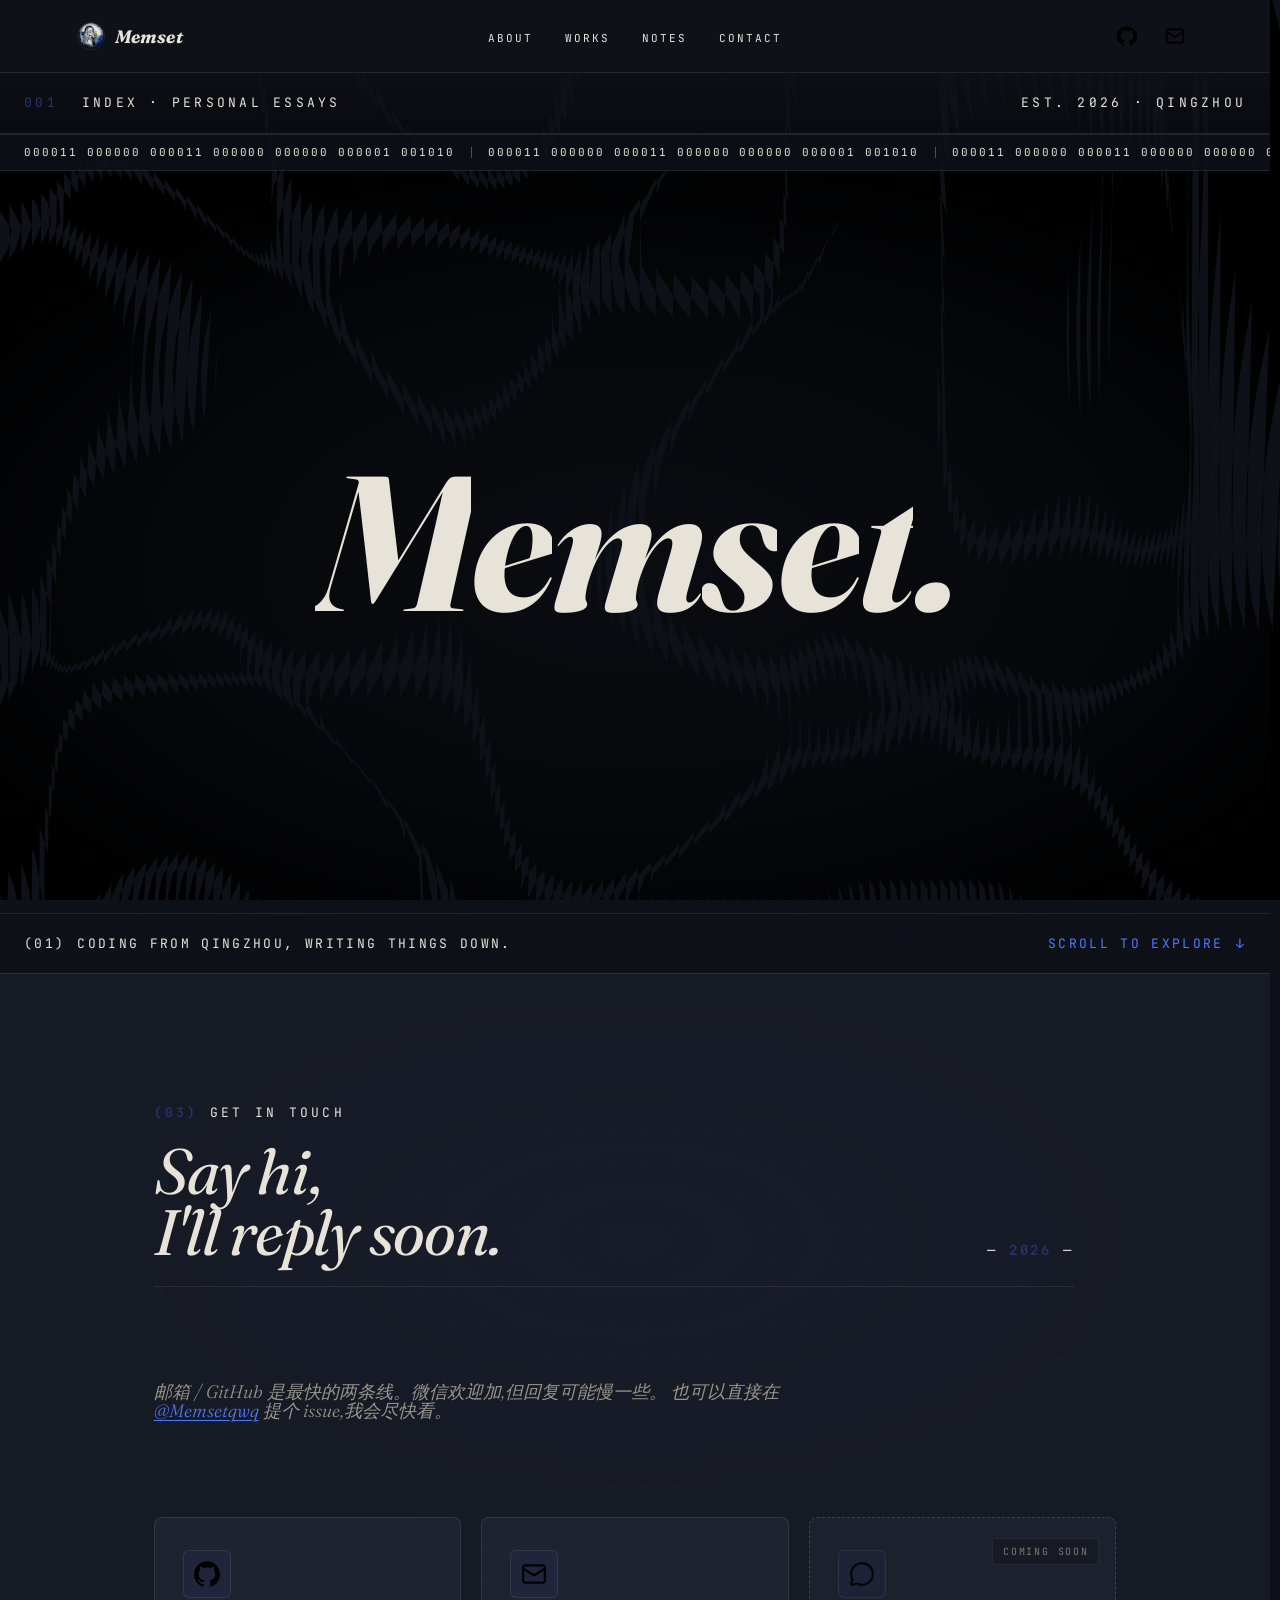
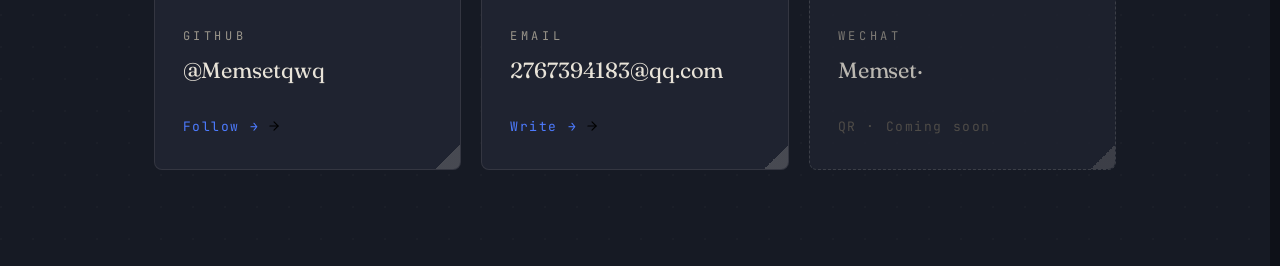
==== index.html @ d9d3acab "Deploy from blog-source: chore: 记录 v0.1.1 部署架构修复并触发 workflow Custom domain 'memset.qwq' 不是合法 TLD,临时移" ====
<!DOCTYPE html><html lang="zh-CN" data-theme="dark"> <head><meta charset="UTF-8"><meta name="viewport" content="width=device-width, initial-scale=1.0, viewport-fit=cover"><meta name="generator" content="Astro v5.18.2"><!-- 主标题 / 描述 --><title>Memset. — Coding from Qingzhou, writing things down.</title><meta name="description" content="Personal essays &#38; small experiments · Memset · est. 2026"><!-- Canonical --><link rel="canonical" href="https://memsetqwq.github.io/"><!-- Favicon --><link rel="icon" type="image/svg+xml" href="/favicon.svg"><!-- Open Graph --><meta property="og:type" content="website"><meta property="og:title" content="Memset. — Coding from Qingzhou, writing things down."><meta property="og:description" content="Personal essays &#38; small experiments · Memset · est. 2026"><meta property="og:url" content="https://memsetqwq.github.io/"><meta property="og:image" content="https://memsetqwq.github.io/og-image.png"><!-- Twitter --><meta name="twitter:card" content="summary_large_image"><meta name="twitter:title" content="Memset. — Coding from Qingzhou, writing things down."><meta name="twitter:description" content="Personal essays &#38; small experiments · Memset · est. 2026"><!-- 主题色(移动浏览器 UI)— Neo-Editorial 暖炭底 --><meta name="theme-color" content="#0E1118"><meta name="color-scheme" content="dark"><!-- View Transitions --><meta name="astro-view-transitions-enabled" content="true"><meta name="astro-view-transitions-fallback" content="animate"><script type="module" src="/_astro/ClientRouter.astro_astro_type_script_index_0_lang.CDGfc0hd.js"></script><!-- JSON-LD:个人身份 --><script type="application/ld+json">{"@context":"https://schema.org","@type":"Person","name":"Memset","url":"https://memsetqwq.github.io","sameAs":["https://github.com/Memsetqwq"]}</script><link rel="stylesheet" href="/_astro/index.C-U0Ouu6.css">
<style>.nav[data-astro-cid-dmqpwcec]{position:sticky;top:0;z-index:var(--z-nav);width:100%;background:var(--bg-deep);border-bottom:1px solid var(--line);transition:background var(--dur-base) var(--ease-out-quart)}.nav__container[data-astro-cid-dmqpwcec]{display:grid;grid-template-columns:1fr auto 1fr;align-items:center;height:4.5rem;padding:0 var(--gutter);gap:1rem}.nav__logo[data-astro-cid-dmqpwcec]{display:inline-flex;align-items:center;gap:.625rem;color:var(--text);transition:color var(--dur-fast)}.nav__logo[data-astro-cid-dmqpwcec]:hover{color:var(--accent)}.nav__logo-img[data-astro-cid-dmqpwcec]{display:block;width:1.75rem;height:1.75rem;border-radius:50%;object-fit:cover;border:1px solid var(--line);flex-shrink:0}.nav__logo-text[data-astro-cid-dmqpwcec]{font-family:var(--font-display);font-style:italic;font-weight:var(--fw-bold);font-size:1.125rem;letter-spacing:-.01em}.nav__menu[data-astro-cid-dmqpwcec]{justify-self:center}.nav__list[data-astro-cid-dmqpwcec]{display:flex;gap:2rem;list-style:none}.nav__link[data-astro-cid-dmqpwcec]{display:inline-flex;align-items:center;font-family:var(--font-mono);font-size:11px;letter-spacing:.18em;text-transform:uppercase;color:var(--text);position:relative;transition:color var(--dur-fast)}.nav__link[data-astro-cid-dmqpwcec]:after{content:"";position:absolute;bottom:-4px;left:0;width:0;height:1px;background:var(--accent);transition:width var(--dur-base) var(--ease-out-quart)}.nav__link[data-astro-cid-dmqpwcec]:hover{color:var(--accent)}.nav__link[data-astro-cid-dmqpwcec]:hover:after{width:100%}.nav__social[data-astro-cid-dmqpwcec]{justify-self:end;display:flex;gap:.75rem;align-items:center}.nav__social[data-astro-cid-dmqpwcec] a[data-astro-cid-dmqpwcec]{display:inline-flex;align-items:center;justify-content:center;width:2.25rem;height:2.25rem;border-radius:var(--radius);color:var(--text-dim);transition:color var(--dur-fast),background var(--dur-fast)}.nav__social[data-astro-cid-dmqpwcec] a[data-astro-cid-dmqpwcec]:hover{color:var(--accent);background:var(--accent-soft)}@media(max-width:720px){.nav__container[data-astro-cid-dmqpwcec]{grid-template-columns:auto 1fr auto;gap:.5rem}.nav__menu[data-astro-cid-dmqpwcec],.nav__logo-text[data-astro-cid-dmqpwcec]{display:none}}@keyframes astroFadeInOut{0%{opacity:1}to{opacity:0}}@keyframes astroFadeIn{0%{opacity:0;mix-blend-mode:plus-lighter}to{opacity:1;mix-blend-mode:plus-lighter}}@keyframes astroFadeOut{0%{opacity:1;mix-blend-mode:plus-lighter}to{opacity:0;mix-blend-mode:plus-lighter}}@keyframes astroSlideFromRight{0%{transform:translate(100%)}}@keyframes astroSlideFromLeft{0%{transform:translate(-100%)}}@keyframes astroSlideToRight{to{transform:translate(100%)}}@keyframes astroSlideToLeft{to{transform:translate(-100%)}}@media(prefers-reduced-motion){::view-transition-group(*),::view-transition-old(*),::view-transition-new(*){animation:none!important}[data-astro-transition-scope]{animation:none!important}}
</style>
<link rel="stylesheet" href="/_astro/index.shLUpzCK.css">
<style>.icon[data-astro-cid-patnjmll]{display:inline-block;vertical-align:middle;flex-shrink:0}
</style></head> <body> <div class="loader" id="loader" data-duration="3000" aria-hidden="true" data-astro-cid-7p2d43sv> <!-- 蓝色波浪盒(整块下扫,结束后 display:none) --> <div class="loader__wave-box" id="waveBox" data-astro-cid-7p2d43sv> <div class="loader__waves" data-astro-cid-7p2d43sv> <img src="/img/waves/wave-1.svg" alt="" data-astro-cid-7p2d43sv> <img src="/img/waves/wave-2.svg" alt="" data-astro-cid-7p2d43sv> <img src="/img/waves/wave-3.svg" alt="" data-astro-cid-7p2d43sv> <img src="/img/waves/wave-4.svg" alt="" data-astro-cid-7p2d43sv> <img src="/img/waves/wave-5.svg" id="shape" alt="" data-astro-cid-7p2d43sv> </div> </div> <!-- 中央文字(波浪盒之外,在视频上,2.5s 时淡出) --> <div class="loader__center" id="centerText" data-astro-cid-7p2d43sv> <h1 class="loader__brand" data-astro-cid-7p2d43sv>Memset.</h1> <p class="loader__tagline" data-astro-cid-7p2d43sv>
Personal essays & small experiments<br data-astro-cid-7p2d43sv>
Coding from Qingzhou · est 2026
</p> </div> <!-- P3RE 风格 logo(已移除) --> </div>  <script type="module">function t(){const e=document.getElementById("waveBox");if(!e)return;document.body.style.overflow="hidden";const n=()=>{e.style.display="none",document.body.style.overflow="",window.dispatchEvent(new CustomEvent("loader:wavebox-done"))};e.addEventListener("animationend",n,{once:!0}),setTimeout(()=>{e.style.display!=="none"&&n()},4e3)}document.readyState==="loading"?document.addEventListener("DOMContentLoaded",t):t();</script> <!-- 主体内容 -->  <header class="nav" data-astro-transition-persist="site-nav" data-astro-cid-dmqpwcec> <div class="nav__container" data-astro-cid-dmqpwcec> <!-- 左:头像小 Logo(替代原 M 字 SVG)— 保持原 1.75rem 尺寸 --> <a href="/" class="nav__logo" aria-label="Memset Home" data-astro-cid-dmqpwcec> <img src="/img/avatar.jpg" alt="" class="nav__logo-img" loading="eager" decoding="async" data-astro-cid-dmqpwcec> <span class="nav__logo-text" data-astro-cid-dmqpwcec>Memset</span> </a> <!-- 中:nav --> <nav class="nav__menu" aria-label="Primary" data-astro-cid-dmqpwcec> <ul class="nav__list" data-astro-cid-dmqpwcec> <li class="nav__item" data-astro-cid-dmqpwcec> <a href="/#about" class="nav__link" data-astro-cid-dmqpwcec> <span class="nav__link-text" data-astro-cid-dmqpwcec>About</span> </a> </li><li class="nav__item" data-astro-cid-dmqpwcec> <a href="/#works" class="nav__link" data-astro-cid-dmqpwcec> <span class="nav__link-text" data-astro-cid-dmqpwcec>Works</span> </a> </li><li class="nav__item" data-astro-cid-dmqpwcec> <a href="/#notes" class="nav__link" data-astro-cid-dmqpwcec> <span class="nav__link-text" data-astro-cid-dmqpwcec>Notes</span> </a> </li><li class="nav__item" data-astro-cid-dmqpwcec> <a href="/#contact" class="nav__link" data-astro-cid-dmqpwcec> <span class="nav__link-text" data-astro-cid-dmqpwcec>Contact</span> </a> </li> </ul> </nav> <!-- 右:Social --> <div class="nav__social" data-astro-cid-dmqpwcec> <a href="https://github.com/Memsetqwq" target="_blank" rel="noopener" aria-label="GitHub" data-astro-cid-dmqpwcec> <img src="/icons/brand/github.svg" width="20" height="20" alt class="icon " style="color: currentColor;" aria-hidden="true" role="presentation" data-astro-cid-patnjmll>  </a> <a href="mailto:2767394183@qq.com" aria-label="Email" data-astro-cid-dmqpwcec> <img src="/icons/brand/mail.svg" width="20" height="20" alt class="icon " style="color: currentColor;" aria-hidden="true" role="presentation" data-astro-cid-patnjmll>  </a> </div> </div> </header>  <main> <section id="home" class="hero" data-hero data-astro-cid-bbe6dxrz> <!-- 背景矢量波浪(反向版)— 固定在 z-index 0 层 --> <a-waves data-astro-cid-cmbyvb6d="true"> <svg class="js-svg" data-astro-cid-cmbyvb6d></svg> </a-waves>  <script type="module">class E{constructor(e=Math.random()){const s=new Uint8Array(256);for(let n=0;n<256;n++)s[n]=n;let t=Math.floor(e*1e9)||1;const i=()=>(t=Math.imul(t,1664525)+1013904223|0,(t>>>0)/4294967295);for(let n=255;n>0;n--){const o=Math.floor(i()*(n+1));[s[n],s[o]]=[s[o],s[n]]}this.perm=new Uint8Array(512);for(let n=0;n<512;n++)this.perm[n]=s[n&255]}perlin2(e,s){const t=Math.floor(e)&255,i=Math.floor(s)&255;e-=Math.floor(e),s-=Math.floor(s);const n=e*e*e*(e*(e*6-15)+10),o=s*s*s*(s*(s*6-15)+10),c=this.perm[t]+i,u=this.perm[t+1]+i,a=(b,x,m)=>{const y=b&7,M=y<4?x:m,f=y<4?m:x;return(y&1?-M:M)+(y&2?-2*f:2*f)},r=a(this.perm[c],e,s),h=a(this.perm[u],e-1,s),d=a(this.perm[c+1],e,s-1),l=a(this.perm[u+1],e-1,s-1),v=r+n*(h-r),w=d+n*(l-d);return v+o*(w-v)}}class L extends HTMLElement{svg;mouse;lines=[];paths=[];noise;bounding;connectedCallback(){this.svg=this.querySelector(".js-svg"),this.mouse={x:-10,y:0,lx:0,ly:0,sx:0,sy:0,v:0,vs:0,a:0,set:!1},this.lines=[],this.paths=[],this.noise=new E(Math.random()),this.setSize(),this.setLines(),this.bindEvents(),requestAnimationFrame(this.tick.bind(this))}bindEvents(){window.addEventListener("resize",this.onResize.bind(this)),window.addEventListener("mousemove",this.onMouseMove.bind(this)),this.addEventListener("touchmove",this.onTouchMove.bind(this))}onResize(){this.setSize(),this.setLines()}onMouseMove(e){this.updateMousePosition(e.clientX,e.clientY)}onTouchMove(e){e.preventDefault();const s=e.touches[0];this.updateMousePosition(s.clientX,s.clientY)}updateMousePosition(e,s){const{mouse:t}=this;t.x=e-this.bounding.left,t.y=s-this.bounding.top,t.set||(t.sx=t.x,t.sy=t.y,t.lx=t.x,t.ly=t.y,t.set=!0)}setSize(){this.bounding=this.getBoundingClientRect(),this.svg.style.width=`${this.bounding.width}px`,this.svg.style.height=`${this.bounding.height}px`}setLines(){const{width:e,height:s}=this.bounding;this.lines=[],this.paths.forEach(h=>h.remove()),this.paths=[];const t=10,i=32,n=e+200,o=s+30,c=Math.ceil(n/t),u=Math.ceil(o/i),a=(e-t*c)/2,r=(s-i*u)/2;for(let h=0;h<=c;h++){const d=[];for(let v=0;v<=u;v++)d.push({x:a+t*h,y:r+i*v,wave:{x:0,y:0},cursor:{x:0,y:0,vx:0,vy:0}});const l=document.createElementNS("http://www.w3.org/2000/svg","path");l.classList.add("a__line"),l.classList.add("js-line"),this.svg.appendChild(l),this.paths.push(l),this.lines.push(d)}}movePoints(e){const{lines:s,mouse:t,noise:i}=this;s.forEach(n=>{n.forEach(o=>{const c=i.perlin2((o.x+e*.0125)*.00133,(o.y+e*.005)*.001)*12;o.wave.x=Math.cos(c)*32,o.wave.y=Math.sin(c)*16;const u=o.x-t.sx,a=o.y-t.sy,r=Math.hypot(u,a),h=Math.max(175,t.vs);if(r<h){const d=1-r/h,l=Math.cos(r*.001)*d;o.cursor.vx+=Math.cos(t.a)*l*h*t.vs*65e-5,o.cursor.vy+=Math.sin(t.a)*l*h*t.vs*65e-5}o.cursor.vx+=(0-o.cursor.x)*.005,o.cursor.vy+=(0-o.cursor.y)*.005,o.cursor.vx*=.925,o.cursor.vy*=.925,o.cursor.x+=o.cursor.vx*2,o.cursor.y+=o.cursor.vy*2,o.cursor.x=Math.min(100,Math.max(-100,o.cursor.x)),o.cursor.y=Math.min(100,Math.max(-100,o.cursor.y))})})}moved(e,s=!0){const t={x:e.x+e.wave.x+(s?e.cursor.x:0),y:e.y+e.wave.y+(s?e.cursor.y:0)};return t.x=Math.round(t.x*10)/10,t.y=Math.round(t.y*10)/10,t}drawLines(){const{lines:e,paths:s}=this;e.forEach((t,i)=>{const n=this.moved(t[0],!1);let o=`M ${n.x} ${n.y}`;t.forEach((c,u)=>{const a=u===t.length-1,r=this.moved(c,!a);o+=` L ${r.x} ${r.y}`}),s[i].setAttribute("d",o)})}tick(e){const{mouse:s}=this;s.sx+=(s.x-s.sx)*.1,s.sy+=(s.y-s.sy)*.1;const t=s.x-s.lx,i=s.y-s.ly,n=Math.hypot(t,i);s.v=n,s.vs+=(n-s.vs)*.1,s.vs=Math.min(100,s.vs),s.lx=s.x,s.ly=s.y,s.a=Math.atan2(i,t),this.style.setProperty("--x",`${s.sx}px`),this.style.setProperty("--y",`${s.sy}px`),this.movePoints(e),this.drawLines(),requestAnimationFrame(this.tick.bind(this))}}customElements.get("a-waves")||customElements.define("a-waves",L);</script> <!-- 中央暗蒙版(可读性):从中央向外的径向渐变,中央文字区偏暗 --> <div class="hero__overlay" aria-hidden="true" data-astro-cid-bbe6dxrz></div> <!-- 顶部 hairline + 章节 eyebrow --> <div class="hero__top container" data-astro-cid-bbe6dxrz> <div class="hero__eyebrow mono" data-astro-cid-bbe6dxrz> <span class="hero__eyebrow-num" data-astro-cid-bbe6dxrz>001</span> <span class="hero__eyebrow-text" data-astro-cid-bbe6dxrz>Index · Personal essays</span> </div> <div class="hero__date mono" data-astro-cid-bbe6dxrz>est. 2026 · Qingzhou</div> </div> <!-- 莫尔斯码 marquee(横向无缝循环)— 内容宽度 ≥ 1440 viewport,避免割裂 --> <div class="hero__separator" aria-hidden="true" data-astro-cid-bbe6dxrz> <div class="hero__binaries" data-astro-cid-bbe6dxrz> <!-- 副本组 1(3 副本 × 7 字符莫尔斯码,内容宽 ≈ 1800px) --> <span class="hero__code" data-astro-cid-bbe6dxrz>000011 000000 000011 000000 000000 000001 001010</span> <span class="hero__stripes" data-astro-cid-bbe6dxrz></span> <span class="hero__code" data-astro-cid-bbe6dxrz>000011 000000 000011 000000 000000 000001 001010</span> <span class="hero__stripes" data-astro-cid-bbe6dxrz></span> <span class="hero__code" data-astro-cid-bbe6dxrz>000011 000000 000011 000000 000000 000001 001010</span> <span class="hero__stripes" data-astro-cid-bbe6dxrz></span> <!-- 副本组 2(完整重复)— translateX(-50%) 无缝循环 --> <span class="hero__code" data-astro-cid-bbe6dxrz>000011 000000 000011 000000 000000 000001 001010</span> <span class="hero__stripes" data-astro-cid-bbe6dxrz></span> <span class="hero__code" data-astro-cid-bbe6dxrz>000011 000000 000011 000000 000000 000001 001010</span> <span class="hero__stripes" data-astro-cid-bbe6dxrz></span> <span class="hero__code" data-astro-cid-bbe6dxrz>000011 000000 000011 000000 000000 000001 001010</span> </div> </div> <!-- 大标题(Fraunces italic + 字符切片入场) --> <h1 class="hero__title" data-astro-cid-bbe6dxrz> <span class="hero__word" data-astro-cid-bbe6dxrz> <span class="char" data-astro-cid-bbe6dxrz><span class="char__inner" data-astro-cid-bbe6dxrz>M</span></span> <span class="char" data-astro-cid-bbe6dxrz><span class="char__inner" data-astro-cid-bbe6dxrz>e</span></span> <span class="char" data-astro-cid-bbe6dxrz><span class="char__inner" data-astro-cid-bbe6dxrz>m</span></span> <span class="char" data-astro-cid-bbe6dxrz><span class="char__inner" data-astro-cid-bbe6dxrz>s</span></span> <span class="char" data-astro-cid-bbe6dxrz><span class="char__inner" data-astro-cid-bbe6dxrz>e</span></span> <span class="char" data-astro-cid-bbe6dxrz><span class="char__inner" data-astro-cid-bbe6dxrz>t</span></span> <span class="char" data-astro-cid-bbe6dxrz><span class="char__inner" data-astro-cid-bbe6dxrz>.</span></span> </span> </h1> <!-- 底部 hairline + meta --> <div class="hero__meta container" data-astro-cid-bbe6dxrz> <span class="hero__meta-item" data-astro-cid-bbe6dxrz> <span class="hero__meta-num" data-astro-cid-bbe6dxrz>(01)</span> <span class="hero__meta-text" data-astro-cid-bbe6dxrz>Coding from Qingzhou, writing things down.</span> </span> <span class="hero__meta-item hero__meta-item--end" data-astro-cid-bbe6dxrz>
Scroll to explore
<span class="hero__meta-arrow" aria-hidden="true" data-astro-cid-bbe6dxrz>↓</span> </span> </div> </section>  <section id="contact" class="contact section" data-astro-cid-jjagjrbk> <div class="container" data-astro-cid-jjagjrbk> <header class="contact__header" data-astro-cid-jjagjrbk> <div class="sec-title" data-astro-cid-jjagjrbk> <div class="sec-title__head" data-astro-cid-jjagjrbk> <p class="sec-title__eyebrow" data-astro-cid-jjagjrbk><em data-astro-cid-jjagjrbk>(03)</em> Get in touch</p> <h2 class="sec-title__heading" data-astro-cid-jjagjrbk>Say hi,<br data-astro-cid-jjagjrbk>I'll reply soon.</h2> </div> <p class="sec-title__no mono" data-astro-cid-jjagjrbk>— <strong data-astro-cid-jjagjrbk>2026</strong> —</p> </div> <p class="contact__lead lead" data-astro-cid-jjagjrbk>
邮箱 / GitHub 是最快的两条线。微信欢迎加,但回复可能慢一些。
        也可以直接在 <a href="https://github.com/Memsetqwq" target="_blank" rel="noopener" class="contact__inline-link" data-astro-cid-jjagjrbk>@Memsetqwq</a> 提个 issue,我会尽快看。
</p> </header> <ul class="contact__grid" role="list" data-astro-cid-jjagjrbk> <li class="contact-card " data-astro-cid-jjagjrbk> <div class="contact-card__icon" aria-hidden="true" data-astro-cid-jjagjrbk> <img src="/icons/brand/github.svg" width="26" height="26" alt class="icon " style="color: currentColor;" aria-hidden="true" role="presentation" data-astro-cid-patnjmll>  </div> <div class="contact-card__body" data-astro-cid-jjagjrbk> <p class="contact-card__label mono" data-astro-cid-jjagjrbk>GitHub</p> <p class="contact-card__value" data-astro-cid-jjagjrbk>@Memsetqwq</p> </div> <div class="contact-card__cta" data-astro-cid-jjagjrbk> <a href="https://github.com/Memsetqwq" target="_blank" rel="noopener" class="contact-card__link" data-astro-cid-jjagjrbk> <span data-astro-cid-jjagjrbk>Follow →</span> <img src="/icons/lucide/arrow-right.svg" width="14" height="14" alt class="icon " style="color: currentColor;" aria-hidden="true" role="presentation" data-astro-cid-patnjmll>  </a> </div>  <!-- 装饰:右下角小三角(角标感) --> <span class="contact-card__corner" aria-hidden="true" data-astro-cid-jjagjrbk></span> </li><li class="contact-card " data-astro-cid-jjagjrbk> <div class="contact-card__icon" aria-hidden="true" data-astro-cid-jjagjrbk> <img src="/icons/brand/mail.svg" width="26" height="26" alt class="icon " style="color: currentColor;" aria-hidden="true" role="presentation" data-astro-cid-patnjmll>  </div> <div class="contact-card__body" data-astro-cid-jjagjrbk> <p class="contact-card__label mono" data-astro-cid-jjagjrbk>Email</p> <p class="contact-card__value" data-astro-cid-jjagjrbk>2767394183@qq.com</p> </div> <div class="contact-card__cta" data-astro-cid-jjagjrbk> <a href="mailto:2767394183@qq.com" class="contact-card__link" data-astro-cid-jjagjrbk> <span data-astro-cid-jjagjrbk>Write →</span> <img src="/icons/lucide/arrow-right.svg" width="14" height="14" alt class="icon " style="color: currentColor;" aria-hidden="true" role="presentation" data-astro-cid-patnjmll>  </a> </div>  <!-- 装饰:右下角小三角(角标感) --> <span class="contact-card__corner" aria-hidden="true" data-astro-cid-jjagjrbk></span> </li><li class="contact-card contact-card--placeholder" data-astro-cid-jjagjrbk> <div class="contact-card__icon" aria-hidden="true" data-astro-cid-jjagjrbk> <img src="/icons/lucide/message-circle.svg" width="26" height="26" alt class="icon " style="color: currentColor;" aria-hidden="true" role="presentation" data-astro-cid-patnjmll>  </div> <div class="contact-card__body" data-astro-cid-jjagjrbk> <p class="contact-card__label mono" data-astro-cid-jjagjrbk>WeChat</p> <p class="contact-card__value" data-astro-cid-jjagjrbk>Memset·</p> </div> <div class="contact-card__cta" data-astro-cid-jjagjrbk> <span class="contact-card__link contact-card__link--disabled" data-astro-cid-jjagjrbk> QR · Coming soon </span> </div> <div class="contact-card__placeholder-tag mono" data-astro-cid-jjagjrbk>Coming soon</div> <!-- 装饰:右下角小三角(角标感) --> <span class="contact-card__corner" aria-hidden="true" data-astro-cid-jjagjrbk></span> </li> </ul> </div> </section>  </main>  </body></html>
---- _astro/index.C-U0Ouu6.css ----
@import"https://fonts.googleapis.com/css2?family=Fraunces:ital,opsz,wght@0,9..144,300..700;1,9..144,300..700&family=Inter:wght@300..700&family=JetBrains+Mono:wght@400;700&display=swap";:root{--bg-deep: #0E1118;--bg: #161A24;--bg-elevated: #1F2330;--bg-glass: rgba(22, 26, 36, .65);--text: #E8E3D8;--text-dim: #9A958A;--text-muted: #5F5A52;--text-invert: #0E1118;--accent: #2A3270;--accent-soft: rgba(42, 50, 112, .18);--accent-glow: rgba(42, 50, 112, .4);--accent-warm: #4D7BFF;--accent-warm-soft: rgba(77, 123, 255, .16);--line: rgba(232, 227, 216, .1);--line-strong: rgba(232, 227, 216, .2);--line-accent: rgba(42, 50, 112, .45);--state-ok: #6EE7B7;--state-warn: #4D7BFF;--state-err: #E07A7A;--font-display: "Fraunces", "Noto Serif SC", Georgia, serif;--font-body: "Inter", "Noto Sans SC", system-ui, -apple-system, "Helvetica Neue", sans-serif;--font-mono: "JetBrains Mono", ui-monospace, "Consolas", monospace;--features-display: "ss01" 1;--features-mono: "calt" 0, "zero" 1;--fs-xs: .75rem;--fs-sm: .875rem;--fs-base: 1rem;--fs-lg: 1.125rem;--fs-xl: 1.5rem;--fs-2xl: 2rem;--fs-3xl: 2.75rem;--fs-4xl: clamp(2.5rem, 5vw, 4rem);--fs-hero: clamp(4.5rem, 9vw, 9rem);--lh-tight: .85;--lh-snug: 1.05;--lh-base: 1.55;--lh-loose: 1.75;--fw-light: 300;--fw-regular: 400;--fw-medium: 500;--fw-semibold: 600;--fw-bold: 700;--fw-black: 900;--space-1: 4px;--space-2: 8px;--space-3: 16px;--space-4: 24px;--space-5: 40px;--space-6: 64px;--space-7: 96px;--space-8: 128px;--space-9: 192px;--radius-sm: 4px;--radius-md: 6px;--radius-lg: 8px;--radius: var(--radius-md);--ease-out-expo: cubic-bezier(.16, 1, .3, 1);--ease-out-quart: cubic-bezier(.25, 1, .5, 1);--ease-in-out-quart: cubic-bezier(.76, 0, .24, 1);--ease-out-back: cubic-bezier(.34, 1.56, .64, 1);--dur-fast: .18s;--dur-base: .36s;--dur-slow: .72s;--z-bg: 0;--z-noise: 1;--z-base: 2;--z-card: 10;--z-nav: 100;--z-modal: 200;--z-loader: 9999;--container-max: 1440px;--gutter: clamp(24px, 6vw, 80px);--wave-bg: #0E1118;--wave-stroke: #E8E3D8}@media(prefers-reduced-motion:reduce){:root{--dur-fast: 0ms;--dur-base: 0ms;--dur-slow: 0ms}}*,*:before,*:after{box-sizing:border-box}*{margin:0;padding:0}html{-moz-text-size-adjust:none;-webkit-text-size-adjust:none;text-size-adjust:none;scroll-behavior:auto;-webkit-font-smoothing:antialiased;-moz-osx-font-smoothing:grayscale;overflow-x:hidden;overflow-y:scroll;scrollbar-gutter:stable}body{min-height:100vh;line-height:1.5;font-family:var(--font-body);text-rendering:optimizeLegibility}img,picture,video,canvas,svg{display:block;max-width:100%;height:auto}input,button,textarea,select{font:inherit;color:inherit}button{background:none;border:none;cursor:pointer;padding:0}a{color:inherit;text-decoration:none}p,h1,h2,h3,h4,h5,h6{overflow-wrap:break-word}ul,ol{list-style:none}dl,dd{margin:0}#root,#__next{isolation:isolate}:focus-visible{outline:2px solid var(--accent);outline-offset:4px}:focus:not(:focus-visible){outline:none}h1,h2,h3,h4,h5,h6{font-family:var(--font-display);font-weight:var(--fw-regular);letter-spacing:-.02em;line-height:var(--lh-snug);text-rendering:optimizeLegibility;-webkit-font-smoothing:antialiased;font-feature-settings:"ss01" 1;color:var(--text)}h1{font-size:var(--fs-hero);font-weight:var(--fw-bold);font-style:italic;line-height:1.05;letter-spacing:-.025em}h2{font-size:var(--fs-3xl);font-weight:var(--fw-regular);letter-spacing:-.015em;line-height:var(--lh-snug)}h3{font-size:var(--fs-2xl);font-weight:var(--fw-regular)}h4{font-size:var(--fs-sm);font-family:var(--font-mono);text-transform:uppercase;letter-spacing:.15em;color:var(--text-dim);font-weight:var(--fw-regular)}p{font-family:var(--font-body);font-size:var(--fs-base);line-height:var(--lh-loose);font-weight:var(--fw-regular);color:var(--text)}.mono,code,kbd,samp{font-family:var(--font-mono);font-feature-settings:"calt" 0,"zero" 1;letter-spacing:.02em;font-variant-numeric:tabular-nums}code{font-size:.9em;background:var(--accent-soft);padding:.1em .4em;border-radius:var(--radius-sm);color:var(--accent)}.bilingual{display:inline-flex;align-items:baseline;gap:.6em;font-family:var(--font-mono);font-size:var(--fs-xs);text-transform:uppercase;letter-spacing:.2em;color:var(--text-dim)}.bilingual em{font-style:normal;color:var(--accent);font-weight:var(--fw-regular)}.tnum{font-variant-numeric:tabular-nums;font-feature-settings:"tnum" 1}.lead{font-family:var(--font-display);font-style:italic;font-weight:var(--fw-light);font-size:var(--fs-lg);line-height:var(--lh-snug);color:var(--text-dim);max-width:60ch}html{background-color:var(--bg-deep)}body{background:var(--bg-deep);color:var(--text);font-family:var(--font-body);position:relative;overflow-x:hidden;min-height:100vh}.container{width:100%;max-width:var(--container-max);margin-inline:auto;padding-inline:var(--gutter)}.section{position:relative;z-index:var(--z-base);padding-block:var(--space-8) var(--space-7);padding-inline:var(--gutter);border-top:1px solid var(--line)}.sec-title{display:grid;grid-template-columns:1fr auto;align-items:end;gap:var(--space-5);margin-bottom:var(--space-7);padding-bottom:var(--space-4);border-bottom:1px solid var(--line)}.sec-title__head{display:flex;flex-direction:column;gap:var(--space-3)}.sec-title__eyebrow{font-family:var(--font-mono);font-size:.8125rem;color:var(--text);letter-spacing:.25em;text-transform:uppercase}.sec-title__eyebrow em{font-style:normal;color:var(--accent);font-weight:var(--fw-semibold)}.sec-title__heading{font-family:var(--font-display);font-style:italic;font-weight:var(--fw-regular);font-size:clamp(2.25rem,5vw,4rem);line-height:.95;letter-spacing:-.02em;color:var(--text)}.sec-title__no{font-family:var(--font-mono);font-size:var(--fs-sm);color:var(--text);letter-spacing:.2em;white-space:nowrap;font-feature-settings:"tnum" 1,"zero" 1}.sec-title__no strong{color:var(--accent);font-weight:var(--fw-semibold)}.flex{display:flex}.flex-col{display:flex;flex-direction:column}.items-center{align-items:center}.items-end{align-items:flex-end}.justify-between{justify-content:space-between}.gap-2{gap:var(--space-2)}.gap-3{gap:var(--space-3)}.gap-4{gap:var(--space-4)}.gap-5{gap:var(--space-5)}.gap-6{gap:var(--space-6)}.text-dim{color:var(--text-dim)}.text-muted{color:var(--text-muted)}.text-accent{color:var(--accent)}.text-warm{color:var(--accent-warm)}.font-mono{font-family:var(--font-mono)}.font-display{font-family:var(--font-display)}.uppercase{text-transform:uppercase}[data-reveal]{opacity:0}@media(max-width:860px){:root{--gutter: clamp(16px, 5vw, 32px)}.section{padding-block:var(--space-6) var(--space-5)}.sec-title{grid-template-columns:1fr;gap:var(--space-3)}}*{scrollbar-width:thin;scrollbar-color:var(--accent) var(--bg-deep)}*::-webkit-scrollbar{width:6px;height:6px}*::-webkit-scrollbar-track{background:var(--bg-deep)}*::-webkit-scrollbar-thumb{background:var(--accent)}*::-webkit-scrollbar-thumb:hover{background:var(--text)}::selection{background:var(--accent);color:var(--text-invert)}.loader[data-astro-cid-7p2d43sv]{position:fixed;inset:0;z-index:var(--z-loader);pointer-events:none}.loader__wave-box[data-astro-cid-7p2d43sv]{position:absolute;inset:0;display:flex;justify-content:center;height:120vh;width:100%;background-color:var(--accent);transform:translateY(-10vh);animation:down 2s ease-out .5s forwards;z-index:2}@keyframes down{0%{transform:translateY(-10vh)}to{transform:translateY(110vh)}}.loader__waves[data-astro-cid-7p2d43sv]{display:block;position:absolute;bottom:120vh;width:100%;height:100%;pointer-events:none}.loader__waves[data-astro-cid-7p2d43sv] img[data-astro-cid-7p2d43sv]{position:absolute;left:0;width:100%;display:block}#shape[data-astro-cid-7p2d43sv]{position:absolute;left:0;bottom:-1vw}.loader__waves[data-astro-cid-7p2d43sv] img[data-astro-cid-7p2d43sv]:nth-child(1){opacity:.8;bottom:-.1vw;animation:move-1 5s infinite}.loader__waves[data-astro-cid-7p2d43sv] img[data-astro-cid-7p2d43sv]:nth-child(2){opacity:.7;bottom:.5vw;animation:move-2 4s infinite}.loader__waves[data-astro-cid-7p2d43sv] img[data-astro-cid-7p2d43sv]:nth-child(3){bottom:.3vw;opacity:.6;animation:move-3 3.5s infinite}.loader__waves[data-astro-cid-7p2d43sv] img[data-astro-cid-7p2d43sv]:nth-child(4){bottom:.1vw;opacity:.5;animation:move-4 3s infinite}@keyframes move-1{50%{transform:translateY(35px)}}@keyframes move-2{50%{transform:translateY(25px)}}@keyframes move-3{50%{transform:translateY(20px)}}@keyframes move-4{50%{transform:translateY(20px)}}.loader__center[data-astro-cid-7p2d43sv]{position:absolute;left:50%;top:50%;transform:translate(-50%,-50%);text-align:center;z-index:1;width:90%;max-width:720px;color:var(--text);animation:out 1s 2.5s forwards;pointer-events:none}.loader__brand[data-astro-cid-7p2d43sv]{font-family:var(--font-display);font-style:italic;font-size:clamp(2.5rem,8vw,6rem);font-weight:var(--fw-bold);letter-spacing:-.02em;color:var(--text);margin:0 0 var(--space-3) 0;line-height:1}.loader__tagline[data-astro-cid-7p2d43sv]{font-family:var(--font-mono);font-size:var(--fs-sm);line-height:1.7;color:var(--text);opacity:.85;margin:0;letter-spacing:.1em;text-transform:uppercase}@keyframes out{to{opacity:0;visibility:hidden}}@media(prefers-reduced-motion:reduce){.loader__wave-box[data-astro-cid-7p2d43sv]{animation:none!important;transform:translateY(110vh);display:none}.loader__center[data-astro-cid-7p2d43sv]{animation:none!important;opacity:0;visibility:hidden}}.astro-route-announcer{position:absolute;left:0;top:0;clip:rect(0 0 0 0);clip-path:inset(50%);overflow:hidden;white-space:nowrap;width:1px;height:1px}
---- _astro/index.shLUpzCK.css ----
a-waves[data-astro-cid-cmbyvb6d]{--x: -.5rem;--y: 50%;position:fixed;inset:0;margin:0;padding:0;width:100%;height:100%;overflow:hidden;z-index:0}a-waves[data-astro-cid-cmbyvb6d]:before{position:absolute;top:0;left:0;width:.5rem;height:.5rem;background:var(--text);border-radius:50%;transform:translate3d(calc(var(--x) - 50%),calc(var(--y) - 50%),0);will-change:transform;content:"";z-index:2}a-waves[data-astro-cid-cmbyvb6d] svg[data-astro-cid-cmbyvb6d]{display:block;width:100%;height:100%;position:relative;z-index:1}a-waves[data-astro-cid-cmbyvb6d] svg[data-astro-cid-cmbyvb6d] path[data-astro-cid-cmbyvb6d]{fill:none;stroke:var(--text);stroke-width:1px}@media(prefers-reduced-motion:reduce){a-waves[data-astro-cid-cmbyvb6d]:before{display:none}}.hero[data-astro-cid-bbe6dxrz]{position:relative;min-height:100svh;display:flex;flex-direction:column;overflow:hidden;color:var(--text);isolation:isolate}.hero__overlay[data-astro-cid-bbe6dxrz]{position:absolute;inset:0;z-index:1;pointer-events:none;background:radial-gradient(ellipse 85% 65% at 50% 55%,#0e1118b8,#0e111873 40%,#0e111800 75%)}.hero__top[data-astro-cid-bbe6dxrz],.hero__separator[data-astro-cid-bbe6dxrz],.hero__title[data-astro-cid-bbe6dxrz],.hero__meta[data-astro-cid-bbe6dxrz]{position:relative;z-index:2}.hero__top[data-astro-cid-bbe6dxrz]{display:flex;justify-content:space-between;align-items:center;padding:1.25rem 1.5rem;border-bottom:1px solid var(--line);background:linear-gradient(to bottom,#0e1118d9,#0e111899)}.hero__eyebrow[data-astro-cid-bbe6dxrz]{display:inline-flex;align-items:center;gap:1.5rem;font-size:.8125rem;letter-spacing:.25em;text-transform:uppercase;color:var(--text)}.hero__eyebrow-num[data-astro-cid-bbe6dxrz]{color:var(--accent);font-feature-settings:"tnum" 1}.hero__date[data-astro-cid-bbe6dxrz]{font-size:.8125rem;letter-spacing:.25em;text-transform:uppercase;color:var(--text)}.hero__separator[data-astro-cid-bbe6dxrz]{display:flex;align-items:center;width:100%;padding:.75rem 1.5rem;border-top:1px solid var(--line);border-bottom:1px solid var(--line);font-family:var(--font-mono);font-size:.6875rem;letter-spacing:.18em;line-height:1;gap:1rem;overflow:hidden;background:#0e1118e0}.hero__binaries[data-astro-cid-bbe6dxrz]{display:flex;gap:1rem;white-space:nowrap;animation:scroll-x 32s linear infinite;will-change:transform}.hero__code[data-astro-cid-bbe6dxrz]{color:var(--text);font-feature-settings:"tnum" 1}.hero__stripes[data-astro-cid-bbe6dxrz]{flex-shrink:0;width:1px;height:1em;background:var(--text-dim);opacity:.5}@keyframes scroll-x{0%{transform:translate(0)}to{transform:translate(-50%)}}.hero__title[data-astro-cid-bbe6dxrz]{flex:1;display:flex;align-items:center;justify-content:center;flex-wrap:wrap;margin:0;padding:1rem 1.5rem;cursor:default;font-family:var(--font-display);font-weight:var(--fw-bold);font-style:italic;font-size:min(15vw,16rem);line-height:1.05;letter-spacing:-.025em;color:var(--text);text-align:center}.hero__word[data-astro-cid-bbe6dxrz]{position:relative;display:inline-flex;margin:0 .05em}.hero__title[data-astro-cid-bbe6dxrz] .char[data-astro-cid-bbe6dxrz]{display:inline-block;line-height:1;overflow:hidden;will-change:transform}.hero__title[data-astro-cid-bbe6dxrz] .char__inner[data-astro-cid-bbe6dxrz]{display:inline-block;color:transparent;animation:char-in .9s cubic-bezier(.25,1,.5,1) both}@keyframes char-in{0%{transform:translateY(105%);color:transparent}to{transform:translateY(0);color:var(--text)}}.hero__meta[data-astro-cid-bbe6dxrz]{display:flex;justify-content:space-between;align-items:center;padding:1.25rem 1.5rem;border-top:1px solid var(--line);font-family:var(--font-mono);font-size:.8125rem;letter-spacing:.18em;text-transform:uppercase;color:var(--text);margin-top:auto;background:linear-gradient(to top,#0e1118d9,#0e111899)}.hero__meta-item[data-astro-cid-bbe6dxrz]{display:inline-flex;align-items:center;gap:.75rem;color:var(--text)}.hero__meta-item--end[data-astro-cid-bbe6dxrz]{color:var(--accent-warm)}.hero__meta-num[data-astro-cid-bbe6dxrz]{color:var(--text)}.hero__meta-arrow[data-astro-cid-bbe6dxrz]{display:inline-block;animation:bounce 1.4s ease-in-out infinite}@keyframes bounce{0%,to{transform:translateY(0)}50%{transform:translateY(4px)}}.hero__title[data-astro-cid-bbe6dxrz] .char__inner[data-astro-cid-bbe6dxrz]{animation-delay:.4s}.hero__title[data-astro-cid-bbe6dxrz] .char[data-astro-cid-bbe6dxrz]:nth-child(2) .char__inner[data-astro-cid-bbe6dxrz]{animation-delay:.45s}.hero__title[data-astro-cid-bbe6dxrz] .char[data-astro-cid-bbe6dxrz]:nth-child(3) .char__inner[data-astro-cid-bbe6dxrz]{animation-delay:.5s}.hero__title[data-astro-cid-bbe6dxrz] .char[data-astro-cid-bbe6dxrz]:nth-child(4) .char__inner[data-astro-cid-bbe6dxrz]{animation-delay:.55s}.hero__title[data-astro-cid-bbe6dxrz] .char[data-astro-cid-bbe6dxrz]:nth-child(5) .char__inner[data-astro-cid-bbe6dxrz]{animation-delay:.6s}.hero__title[data-astro-cid-bbe6dxrz] .char[data-astro-cid-bbe6dxrz]:nth-child(6) .char__inner[data-astro-cid-bbe6dxrz]{animation-delay:.65s}.hero__title[data-astro-cid-bbe6dxrz] .char[data-astro-cid-bbe6dxrz]:nth-child(7) .char__inner[data-astro-cid-bbe6dxrz]{animation-delay:.7s}@media(max-width:860px){.hero__title[data-astro-cid-bbe6dxrz]{font-size:calc(31vw - .75rem);padding:1rem}.hero__top[data-astro-cid-bbe6dxrz]{flex-direction:column;align-items:flex-start;gap:.5rem;padding:1rem}.hero__meta[data-astro-cid-bbe6dxrz]{padding:.75rem 1rem;flex-direction:column;align-items:flex-start;gap:.5rem}.hero__separator[data-astro-cid-bbe6dxrz]{padding:.75rem 1rem}}@media(prefers-reduced-motion:reduce){.hero__title[data-astro-cid-bbe6dxrz] .char__inner[data-astro-cid-bbe6dxrz]{animation:none;color:var(--text)}.hero__binaries[data-astro-cid-bbe6dxrz],.hero__meta-arrow[data-astro-cid-bbe6dxrz]{animation:none}}.contact[data-astro-cid-jjagjrbk]{background:radial-gradient(ellipse 70% 50% at 50% 30%,#2a327014,#2a327000 70%),var(--bg);color:var(--text);position:relative;overflow:hidden}.contact[data-astro-cid-jjagjrbk]:before{content:"";position:absolute;inset:0;background-image:radial-gradient(circle at 1px 1px,rgba(232,227,216,.04) 1px,transparent 0);background-size:32px 32px;pointer-events:none;opacity:.6}.contact[data-astro-cid-jjagjrbk]>.container[data-astro-cid-jjagjrbk]{position:relative;z-index:1}.contact__header[data-astro-cid-jjagjrbk]{margin-bottom:var(--space-7);max-width:920px}.contact__lead[data-astro-cid-jjagjrbk]{margin-top:var(--space-5);max-width:65ch}.contact__inline-link[data-astro-cid-jjagjrbk]{color:var(--accent-warm);text-decoration:underline;text-decoration-thickness:1px;text-underline-offset:3px;transition:color var(--dur-fast)}.contact__inline-link[data-astro-cid-jjagjrbk]:hover{color:var(--text)}.contact__grid[data-astro-cid-jjagjrbk]{list-style:none;display:grid;grid-template-columns:repeat(3,1fr);gap:1.25rem}@media(max-width:860px){.contact__grid[data-astro-cid-jjagjrbk]{grid-template-columns:1fr;gap:1rem}}.contact-card[data-astro-cid-jjagjrbk]{position:relative;display:flex;flex-direction:column;gap:1.75rem;padding:2rem 1.75rem;background:var(--bg-elevated);border:1px solid var(--line);border-radius:var(--radius-lg);overflow:hidden;transition:border-color var(--dur-base) var(--ease-out-quart),transform var(--dur-base) var(--ease-out-quart),box-shadow var(--dur-base) var(--ease-out-quart)}.contact-card[data-astro-cid-jjagjrbk]:before{content:"";position:absolute;top:0;left:0;right:0;height:2px;background:linear-gradient(90deg,transparent 0%,var(--accent) 50%,transparent 100%);opacity:0;transition:opacity var(--dur-base) var(--ease-out-quart)}.contact-card[data-astro-cid-jjagjrbk]:hover{border-color:var(--line-accent);transform:translateY(-4px);box-shadow:0 1px #0003,0 12px 32px -8px #2a327040,0 4px 12px -4px #0000004d}.contact-card[data-astro-cid-jjagjrbk]:hover:before{opacity:1}.contact-card--placeholder[data-astro-cid-jjagjrbk]{border-style:dashed;border-color:var(--line-strong);opacity:.78}.contact-card--placeholder[data-astro-cid-jjagjrbk]:hover{transform:none;border-color:var(--line-accent);box-shadow:none}.contact-card--placeholder[data-astro-cid-jjagjrbk]:before{display:none}.contact-card__icon[data-astro-cid-jjagjrbk]{display:inline-flex;align-items:center;justify-content:center;width:3rem;height:3rem;background:var(--accent-soft);border:1px solid var(--line);border-radius:var(--radius);color:var(--accent);transition:transform var(--dur-base) var(--ease-out-back),background var(--dur-fast)}.contact-card[data-astro-cid-jjagjrbk]:hover .contact-card__icon[data-astro-cid-jjagjrbk]{transform:rotate(-3deg) scale(1.05);background:#2a327047}.contact-card__body[data-astro-cid-jjagjrbk]{display:flex;flex-direction:column;gap:.625rem;flex:1}.contact-card__label[data-astro-cid-jjagjrbk]{font-size:.75rem;letter-spacing:.3em;text-transform:uppercase;color:var(--text-dim)}.contact-card__value[data-astro-cid-jjagjrbk]{font-family:var(--font-display);font-size:1.375rem;font-weight:var(--fw-regular);color:var(--text);line-height:1.25;letter-spacing:-.005em;word-break:break-all}.contact-card__cta[data-astro-cid-jjagjrbk]{margin-top:auto}.contact-card__link[data-astro-cid-jjagjrbk]{display:inline-flex;align-items:center;gap:.5rem;font-family:var(--font-mono);font-size:.8125rem;letter-spacing:.12em;color:var(--accent-warm);transition:gap var(--dur-fast)}.contact-card__link[data-astro-cid-jjagjrbk]:hover{gap:.75rem}.contact-card__link--disabled[data-astro-cid-jjagjrbk]{color:var(--text-muted);cursor:not-allowed}.contact-card__placeholder-tag[data-astro-cid-jjagjrbk]{position:absolute;top:1.25rem;right:1rem;padding:.3rem .6rem;background:var(--bg);border:1px solid var(--line);border-radius:var(--radius-sm);color:var(--text-dim);font-size:10px;letter-spacing:.18em;text-transform:uppercase}.contact-card__corner[data-astro-cid-jjagjrbk]{position:absolute;bottom:0;right:0;width:24px;height:24px;background:linear-gradient(135deg,transparent 50%,var(--line-strong) 50%)}@media(prefers-reduced-motion:reduce){.contact-card[data-astro-cid-jjagjrbk],.contact-card[data-astro-cid-jjagjrbk]:hover,.contact-card__icon[data-astro-cid-jjagjrbk],.contact-card[data-astro-cid-jjagjrbk]:hover .contact-card__icon[data-astro-cid-jjagjrbk]{transition:none;transform:none}}
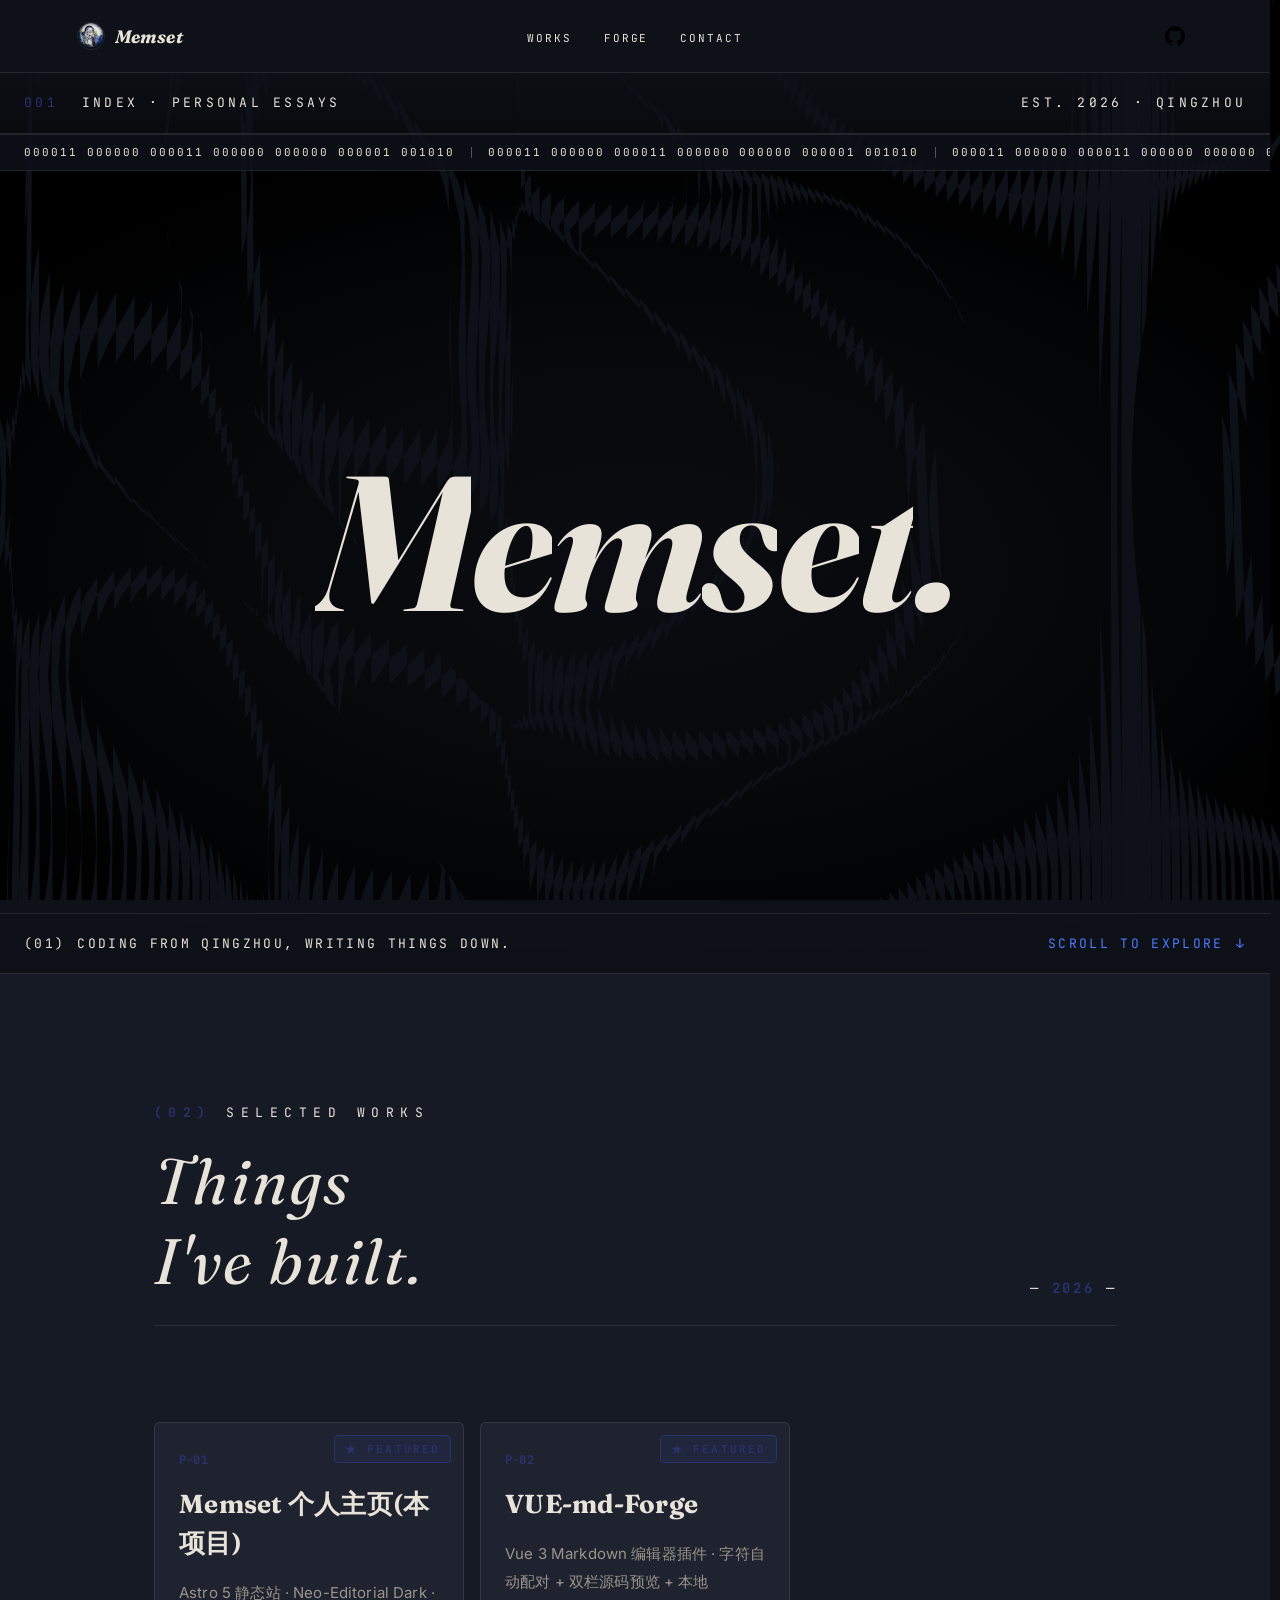
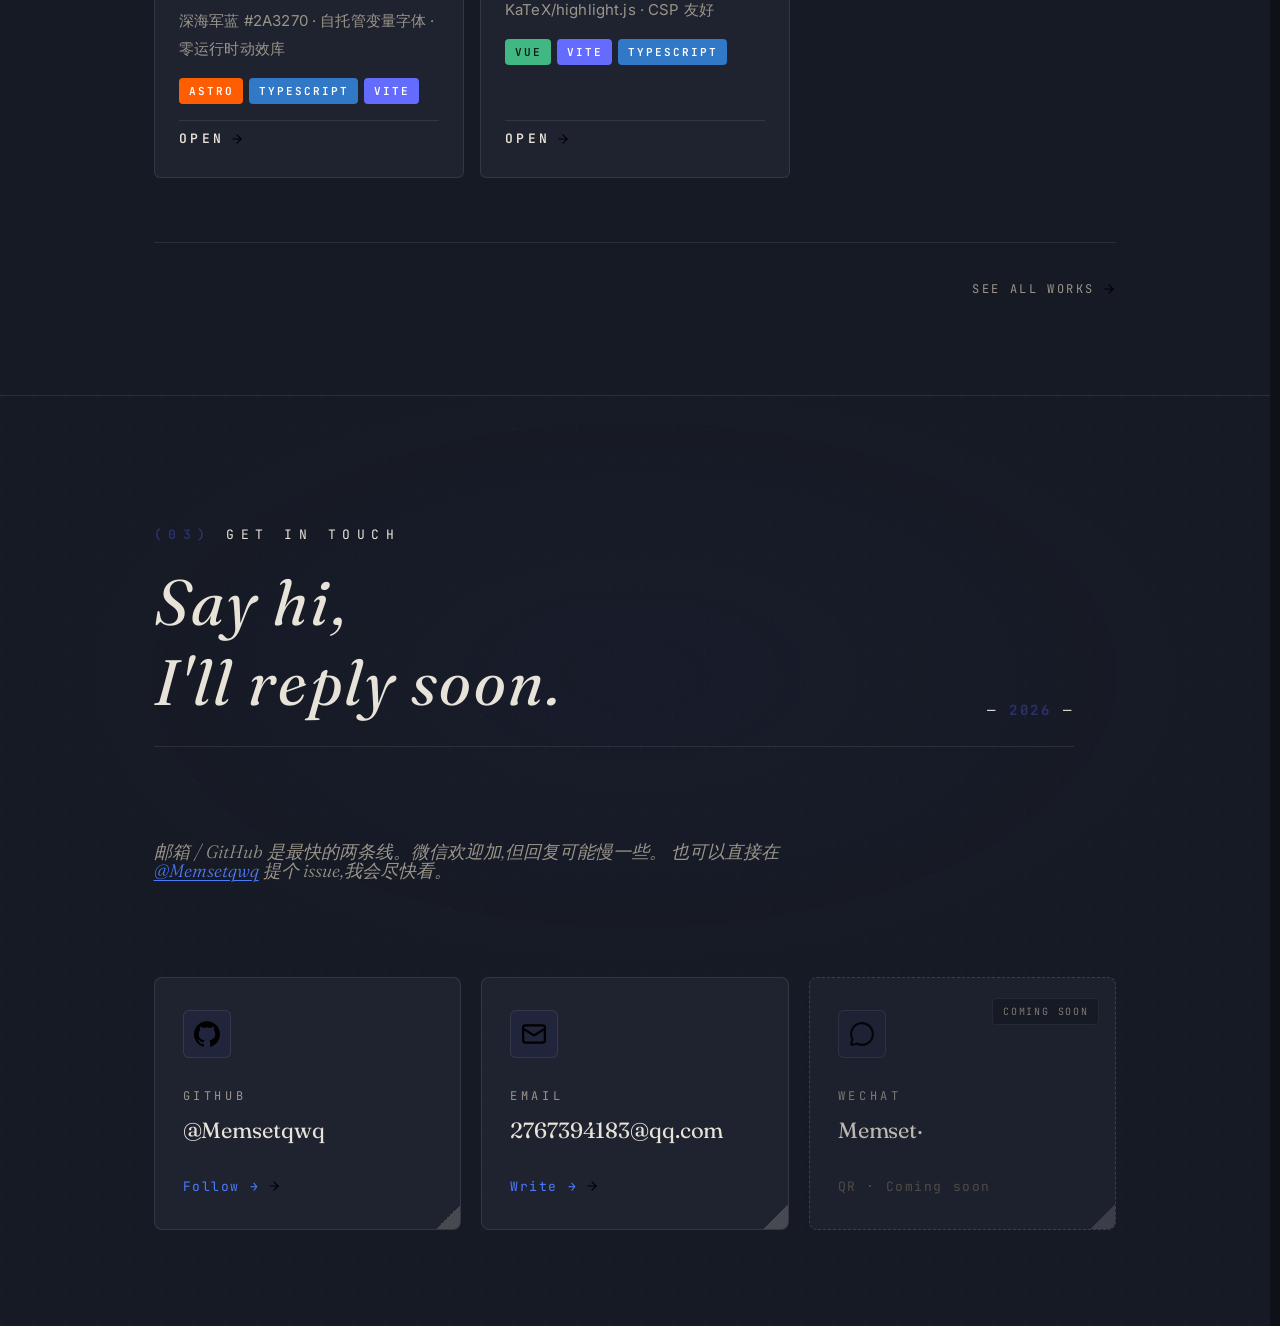
==== commit d6676c4c: "Deploy from blog-source: ci: 显式 npm run build:lib — npm 不自动触发 file: 依赖的 prepare hook 之前依赖 vue-md-for" ====
--- a/index.html
+++ b/index.html
@@ -1,14 +1,32 @@
-<!DOCTYPE html><html lang="zh-CN" data-theme="dark"> <head><meta charset="UTF-8"><meta name="viewport" content="width=device-width, initial-scale=1.0, viewport-fit=cover"><meta name="generator" content="Astro v5.18.2"><!-- 主标题 / 描述 --><title>Memset. — Coding from Qingzhou, writing things down.</title><meta name="description" content="Personal essays &#38; small experiments · Memset · est. 2026"><!-- Canonical --><link rel="canonical" href="https://memsetqwq.github.io/"><!-- Favicon --><link rel="icon" type="image/svg+xml" href="/favicon.svg"><!-- Open Graph --><meta property="og:type" content="website"><meta property="og:title" content="Memset. — Coding from Qingzhou, writing things down."><meta property="og:description" content="Personal essays &#38; small experiments · Memset · est. 2026"><meta property="og:url" content="https://memsetqwq.github.io/"><meta property="og:image" content="https://memsetqwq.github.io/og-image.png"><!-- Twitter --><meta name="twitter:card" content="summary_large_image"><meta name="twitter:title" content="Memset. — Coding from Qingzhou, writing things down."><meta name="twitter:description" content="Personal essays &#38; small experiments · Memset · est. 2026"><!-- 主题色(移动浏览器 UI)— Neo-Editorial 暖炭底 --><meta name="theme-color" content="#0E1118"><meta name="color-scheme" content="dark"><!-- View Transitions --><meta name="astro-view-transitions-enabled" content="true"><meta name="astro-view-transitions-fallback" content="animate"><script type="module" src="/_astro/ClientRouter.astro_astro_type_script_index_0_lang.CDGfc0hd.js"></script><!-- JSON-LD:个人身份 --><script type="application/ld+json">{"@context":"https://schema.org","@type":"Person","name":"Memset","url":"https://memsetqwq.github.io","sameAs":["https://github.com/Memsetqwq"]}</script><link rel="stylesheet" href="/_astro/index.C-U0Ouu6.css">
-<style>.nav[data-astro-cid-dmqpwcec]{position:sticky;top:0;z-index:var(--z-nav);width:100%;background:var(--bg-deep);border-bottom:1px solid var(--line);transition:background var(--dur-base) var(--ease-out-quart)}.nav__container[data-astro-cid-dmqpwcec]{display:grid;grid-template-columns:1fr auto 1fr;align-items:center;height:4.5rem;padding:0 var(--gutter);gap:1rem}.nav__logo[data-astro-cid-dmqpwcec]{display:inline-flex;align-items:center;gap:.625rem;color:var(--text);transition:color var(--dur-fast)}.nav__logo[data-astro-cid-dmqpwcec]:hover{color:var(--accent)}.nav__logo-img[data-astro-cid-dmqpwcec]{display:block;width:1.75rem;height:1.75rem;border-radius:50%;object-fit:cover;border:1px solid var(--line);flex-shrink:0}.nav__logo-text[data-astro-cid-dmqpwcec]{font-family:var(--font-display);font-style:italic;font-weight:var(--fw-bold);font-size:1.125rem;letter-spacing:-.01em}.nav__menu[data-astro-cid-dmqpwcec]{justify-self:center}.nav__list[data-astro-cid-dmqpwcec]{display:flex;gap:2rem;list-style:none}.nav__link[data-astro-cid-dmqpwcec]{display:inline-flex;align-items:center;font-family:var(--font-mono);font-size:11px;letter-spacing:.18em;text-transform:uppercase;color:var(--text);position:relative;transition:color var(--dur-fast)}.nav__link[data-astro-cid-dmqpwcec]:after{content:"";position:absolute;bottom:-4px;left:0;width:0;height:1px;background:var(--accent);transition:width var(--dur-base) var(--ease-out-quart)}.nav__link[data-astro-cid-dmqpwcec]:hover{color:var(--accent)}.nav__link[data-astro-cid-dmqpwcec]:hover:after{width:100%}.nav__social[data-astro-cid-dmqpwcec]{justify-self:end;display:flex;gap:.75rem;align-items:center}.nav__social[data-astro-cid-dmqpwcec] a[data-astro-cid-dmqpwcec]{display:inline-flex;align-items:center;justify-content:center;width:2.25rem;height:2.25rem;border-radius:var(--radius);color:var(--text-dim);transition:color var(--dur-fast),background var(--dur-fast)}.nav__social[data-astro-cid-dmqpwcec] a[data-astro-cid-dmqpwcec]:hover{color:var(--accent);background:var(--accent-soft)}@media(max-width:720px){.nav__container[data-astro-cid-dmqpwcec]{grid-template-columns:auto 1fr auto;gap:.5rem}.nav__menu[data-astro-cid-dmqpwcec],.nav__logo-text[data-astro-cid-dmqpwcec]{display:none}}@keyframes astroFadeInOut{0%{opacity:1}to{opacity:0}}@keyframes astroFadeIn{0%{opacity:0;mix-blend-mode:plus-lighter}to{opacity:1;mix-blend-mode:plus-lighter}}@keyframes astroFadeOut{0%{opacity:1;mix-blend-mode:plus-lighter}to{opacity:0;mix-blend-mode:plus-lighter}}@keyframes astroSlideFromRight{0%{transform:translate(100%)}}@keyframes astroSlideFromLeft{0%{transform:translate(-100%)}}@keyframes astroSlideToRight{to{transform:translate(100%)}}@keyframes astroSlideToLeft{to{transform:translate(-100%)}}@media(prefers-reduced-motion){::view-transition-group(*),::view-transition-old(*),::view-transition-new(*){animation:none!important}[data-astro-transition-scope]{animation:none!important}}
+<!DOCTYPE html><html lang="zh-CN" data-theme="dark"> <head><meta charset="UTF-8"><meta name="viewport" content="width=device-width, initial-scale=1.0, viewport-fit=cover"><meta name="generator" content="Astro v5.18.2"><!-- 重新加载时强制回到顶部(覆盖浏览器 scroll restoration)
+         is:inline:同步执行,必须在内容渲染前完成,避免滚动位置闪烁
+         - scrollRestoration = 'manual':禁用浏览器自动恢复滚动位置
+         - window.scrollTo(top:0):同步滚到顶部(在 HTML 解析前执行,避免 FOUC)
+         - 'instant' behavior:立即滚,不被 CSS scroll-behavior: smooth 干扰
+         - pageshow 兜底:处理 bfcache + 普通刷新 / 浏览器后退 --><script>
+      if ('scrollRestoration' in history) history.scrollRestoration = 'manual';
+      window.scrollTo({ top: 0, left: 0, behavior: 'instant' });
+
+      // 兜底:处理 bfcache(从缓存恢复时也会触发 pageshow)
+      // + 浏览器后退 / 刷新等所有"恢复页面"的场景
+      window.addEventListener('pageshow', function () {
+        window.scrollTo({ top: 0, left: 0, behavior: 'instant' });
+      });
+    </script><!-- 主标题 / 描述 --><title>Memset. — Coding from Qingzhou, writing things down.</title><meta name="description" content="Personal essays &#38; small experiments · Memset · est. 2026"><!-- Canonical --><link rel="canonical" href="https://memsetqwq.github.io/"><!-- Favicon — 头像 PNG 多尺寸 --><link rel="icon" type="image/png" sizes="32x32" href="/favicon-32.png"><link rel="icon" type="image/png" sizes="16x16" href="/favicon-16.png"><link rel="apple-touch-icon" sizes="180x180" href="/apple-touch-icon.png"><!-- Open Graph --><meta property="og:type" content="website"><meta property="og:title" content="Memset. — Coding from Qingzhou, writing things down."><meta property="og:description" content="Personal essays &#38; small experiments · Memset · est. 2026"><meta property="og:url" content="https://memsetqwq.github.io/"><meta property="og:image" content="https://memsetqwq.github.io/og-image.png"><!-- Twitter --><meta name="twitter:card" content="summary_large_image"><meta name="twitter:title" content="Memset. — Coding from Qingzhou, writing things down."><meta name="twitter:description" content="Personal essays &#38; small experiments · Memset · est. 2026"><!-- 主题色(移动浏览器 UI)— Neo-Editorial 暖炭底 --><meta name="theme-color" content="#0E1118"><meta name="color-scheme" content="dark"><!-- View Transitions --><meta name="astro-view-transitions-enabled" content="true"><meta name="astro-view-transitions-fallback" content="animate"><script type="module" src="/_astro/ClientRouter.astro_astro_type_script_index_0_lang.CDGfc0hd.js"></script><!-- JSON-LD:个人身份 --><script type="application/ld+json">{"@context":"https://schema.org","@type":"Person","name":"Memset","url":"https://memsetqwq.github.io","sameAs":["https://github.com/Memsetqwq"]}</script><link rel="stylesheet" href="/_astro/forge.COxvXy3U.css">
+<style>.nav[data-astro-cid-dmqpwcec]{position:sticky;top:0;z-index:var(--z-nav);width:100%;background:var(--bg-deep);border-bottom:1px solid var(--line);transition:background var(--dur-base) var(--ease-out-quart)}.nav__container[data-astro-cid-dmqpwcec]{display:grid;grid-template-columns:1fr auto 1fr;align-items:center;height:4.5rem;padding:0 var(--gutter);gap:1rem}.nav__logo[data-astro-cid-dmqpwcec]{display:inline-flex;align-items:center;gap:.625rem;color:var(--text);transition:color var(--dur-fast)}.nav__logo[data-astro-cid-dmqpwcec]:hover{color:var(--accent)}.nav__logo-img[data-astro-cid-dmqpwcec]{display:block;width:1.75rem;height:1.75rem;border-radius:50%;object-fit:cover;border:1px solid var(--line);flex-shrink:0}.nav__logo-text[data-astro-cid-dmqpwcec]{font-family:var(--font-display);font-style:italic;font-weight:var(--fw-bold);font-size:1.125rem;letter-spacing:-.01em}.nav__menu[data-astro-cid-dmqpwcec]{justify-self:center}.nav__list[data-astro-cid-dmqpwcec]{display:flex;gap:2rem;list-style:none}.nav__link[data-astro-cid-dmqpwcec]{display:inline-flex;align-items:center;font-family:var(--font-mono);font-size:11px;letter-spacing:.18em;text-transform:uppercase;color:var(--text);position:relative;transition:color var(--dur-fast)}.nav__link[data-astro-cid-dmqpwcec]:after{content:"";position:absolute;bottom:-4px;left:0;width:0;height:1px;background:var(--accent);transition:width var(--dur-base) var(--ease-out-quart)}.nav__link[data-astro-cid-dmqpwcec]:hover{color:var(--accent)}.nav__link[data-astro-cid-dmqpwcec]:hover:after{width:100%}.nav__social[data-astro-cid-dmqpwcec]{justify-self:end;display:flex;gap:.75rem;align-items:center}.nav__social-link[data-astro-cid-dmqpwcec]{display:inline-flex;align-items:center;justify-content:center;width:2.25rem;height:2.25rem;border-radius:var(--radius);color:#fff;transition:color var(--dur-fast),background var(--dur-fast),border-color var(--dur-fast);border:1px solid transparent}.nav__social-link[data-astro-cid-dmqpwcec]:hover{color:var(--accent);background:var(--accent-soft);border-color:var(--accent)}@media(max-width:720px){.nav__container[data-astro-cid-dmqpwcec]{grid-template-columns:auto 1fr auto;gap:.5rem}.nav__menu[data-astro-cid-dmqpwcec],.nav__logo-text[data-astro-cid-dmqpwcec]{display:none}}@keyframes astroFadeInOut{0%{opacity:1}to{opacity:0}}@keyframes astroFadeIn{0%{opacity:0;mix-blend-mode:plus-lighter}to{opacity:1;mix-blend-mode:plus-lighter}}@keyframes astroFadeOut{0%{opacity:1;mix-blend-mode:plus-lighter}to{opacity:0;mix-blend-mode:plus-lighter}}@keyframes astroSlideFromRight{0%{transform:translate(100%)}}@keyframes astroSlideFromLeft{0%{transform:translate(-100%)}}@keyframes astroSlideToRight{to{transform:translate(100%)}}@keyframes astroSlideToLeft{to{transform:translate(-100%)}}@media(prefers-reduced-motion){::view-transition-group(*),::view-transition-old(*),::view-transition-new(*){animation:none!important}[data-astro-transition-scope]{animation:none!important}}
 </style>
-<link rel="stylesheet" href="/_astro/index.shLUpzCK.css">
+<link rel="stylesheet" href="/_astro/index.BjcgtY5N.css">
 <style>.icon[data-astro-cid-patnjmll]{display:inline-block;vertical-align:middle;flex-shrink:0}
 </style></head> <body> <div class="loader" id="loader" data-duration="3000" aria-hidden="true" data-astro-cid-7p2d43sv> <!-- 蓝色波浪盒(整块下扫,结束后 display:none) --> <div class="loader__wave-box" id="waveBox" data-astro-cid-7p2d43sv> <div class="loader__waves" data-astro-cid-7p2d43sv> <img src="/img/waves/wave-1.svg" alt="" data-astro-cid-7p2d43sv> <img src="/img/waves/wave-2.svg" alt="" data-astro-cid-7p2d43sv> <img src="/img/waves/wave-3.svg" alt="" data-astro-cid-7p2d43sv> <img src="/img/waves/wave-4.svg" alt="" data-astro-cid-7p2d43sv> <img src="/img/waves/wave-5.svg" id="shape" alt="" data-astro-cid-7p2d43sv> </div> </div> <!-- 中央文字(波浪盒之外,在视频上,2.5s 时淡出) --> <div class="loader__center" id="centerText" data-astro-cid-7p2d43sv> <h1 class="loader__brand" data-astro-cid-7p2d43sv>Memset.</h1> <p class="loader__tagline" data-astro-cid-7p2d43sv>
 Personal essays & small experiments<br data-astro-cid-7p2d43sv>
 Coding from Qingzhou · est 2026
-</p> </div> <!-- P3RE 风格 logo(已移除) --> </div>  <script type="module">function t(){const e=document.getElementById("waveBox");if(!e)return;document.body.style.overflow="hidden";const n=()=>{e.style.display="none",document.body.style.overflow="",window.dispatchEvent(new CustomEvent("loader:wavebox-done"))};e.addEventListener("animationend",n,{once:!0}),setTimeout(()=>{e.style.display!=="none"&&n()},4e3)}document.readyState==="loading"?document.addEventListener("DOMContentLoaded",t):t();</script> <!-- 主体内容 -->  <header class="nav" data-astro-transition-persist="site-nav" data-astro-cid-dmqpwcec> <div class="nav__container" data-astro-cid-dmqpwcec> <!-- 左:头像小 Logo(替代原 M 字 SVG)— 保持原 1.75rem 尺寸 --> <a href="/" class="nav__logo" aria-label="Memset Home" data-astro-cid-dmqpwcec> <img src="/img/avatar.jpg" alt="" class="nav__logo-img" loading="eager" decoding="async" data-astro-cid-dmqpwcec> <span class="nav__logo-text" data-astro-cid-dmqpwcec>Memset</span> </a> <!-- 中:nav --> <nav class="nav__menu" aria-label="Primary" data-astro-cid-dmqpwcec> <ul class="nav__list" data-astro-cid-dmqpwcec> <li class="nav__item" data-astro-cid-dmqpwcec> <a href="/#about" class="nav__link" data-astro-cid-dmqpwcec> <span class="nav__link-text" data-astro-cid-dmqpwcec>About</span> </a> </li><li class="nav__item" data-astro-cid-dmqpwcec> <a href="/#works" class="nav__link" data-astro-cid-dmqpwcec> <span class="nav__link-text" data-astro-cid-dmqpwcec>Works</span> </a> </li><li class="nav__item" data-astro-cid-dmqpwcec> <a href="/#notes" class="nav__link" data-astro-cid-dmqpwcec> <span class="nav__link-text" data-astro-cid-dmqpwcec>Notes</span> </a> </li><li class="nav__item" data-astro-cid-dmqpwcec> <a href="/#contact" class="nav__link" data-astro-cid-dmqpwcec> <span class="nav__link-text" data-astro-cid-dmqpwcec>Contact</span> </a> </li> </ul> </nav> <!-- 右:Social --> <div class="nav__social" data-astro-cid-dmqpwcec> <a href="https://github.com/Memsetqwq" target="_blank" rel="noopener" aria-label="GitHub" data-astro-cid-dmqpwcec> <img src="/icons/brand/github.svg" width="20" height="20" alt class="icon " style="color: currentColor;" aria-hidden="true" role="presentation" data-astro-cid-patnjmll>  </a> <a href="mailto:2767394183@qq.com" aria-label="Email" data-astro-cid-dmqpwcec> <img src="/icons/brand/mail.svg" width="20" height="20" alt class="icon " style="color: currentColor;" aria-hidden="true" role="presentation" data-astro-cid-patnjmll>  </a> </div> </div> </header>  <main> <section id="home" class="hero" data-hero data-astro-cid-bbe6dxrz> <!-- 背景矢量波浪(反向版)— 固定在 z-index 0 层 --> <a-waves data-astro-cid-cmbyvb6d="true"> <svg class="js-svg" data-astro-cid-cmbyvb6d></svg> </a-waves>  <script type="module">class E{constructor(e=Math.random()){const s=new Uint8Array(256);for(let n=0;n<256;n++)s[n]=n;let t=Math.floor(e*1e9)||1;const i=()=>(t=Math.imul(t,1664525)+1013904223|0,(t>>>0)/4294967295);for(let n=255;n>0;n--){const o=Math.floor(i()*(n+1));[s[n],s[o]]=[s[o],s[n]]}this.perm=new Uint8Array(512);for(let n=0;n<512;n++)this.perm[n]=s[n&255]}perlin2(e,s){const t=Math.floor(e)&255,i=Math.floor(s)&255;e-=Math.floor(e),s-=Math.floor(s);const n=e*e*e*(e*(e*6-15)+10),o=s*s*s*(s*(s*6-15)+10),c=this.perm[t]+i,u=this.perm[t+1]+i,a=(b,x,m)=>{const y=b&7,M=y<4?x:m,f=y<4?m:x;return(y&1?-M:M)+(y&2?-2*f:2*f)},r=a(this.perm[c],e,s),h=a(this.perm[u],e-1,s),d=a(this.perm[c+1],e,s-1),l=a(this.perm[u+1],e-1,s-1),v=r+n*(h-r),w=d+n*(l-d);return v+o*(w-v)}}class L extends HTMLElement{svg;mouse;lines=[];paths=[];noise;bounding;connectedCallback(){this.svg=this.querySelector(".js-svg"),this.mouse={x:-10,y:0,lx:0,ly:0,sx:0,sy:0,v:0,vs:0,a:0,set:!1},this.lines=[],this.paths=[],this.noise=new E(Math.random()),this.setSize(),this.setLines(),this.bindEvents(),requestAnimationFrame(this.tick.bind(this))}bindEvents(){window.addEventListener("resize",this.onResize.bind(this)),window.addEventListener("mousemove",this.onMouseMove.bind(this)),this.addEventListener("touchmove",this.onTouchMove.bind(this))}onResize(){this.setSize(),this.setLines()}onMouseMove(e){this.updateMousePosition(e.clientX,e.clientY)}onTouchMove(e){e.preventDefault();const s=e.touches[0];this.updateMousePosition(s.clientX,s.clientY)}updateMousePosition(e,s){const{mouse:t}=this;t.x=e-this.bounding.left,t.y=s-this.bounding.top,t.set||(t.sx=t.x,t.sy=t.y,t.lx=t.x,t.ly=t.y,t.set=!0)}setSize(){this.bounding=this.getBoundingClientRect(),this.svg.style.width=`${this.bounding.width}px`,this.svg.style.height=`${this.bounding.height}px`}setLines(){const{width:e,height:s}=this.bounding;this.lines=[],this.paths.forEach(h=>h.remove()),this.paths=[];const t=10,i=32,n=e+200,o=s+30,c=Math.ceil(n/t),u=Math.ceil(o/i),a=(e-t*c)/2,r=(s-i*u)/2;for(let h=0;h<=c;h++){const d=[];for(let v=0;v<=u;v++)d.push({x:a+t*h,y:r+i*v,wave:{x:0,y:0},cursor:{x:0,y:0,vx:0,vy:0}});const l=document.createElementNS("http://www.w3.org/2000/svg","path");l.classList.add("a__line"),l.classList.add("js-line"),this.svg.appendChild(l),this.paths.push(l),this.lines.push(d)}}movePoints(e){const{lines:s,mouse:t,noise:i}=this;s.forEach(n=>{n.forEach(o=>{const c=i.perlin2((o.x+e*.0125)*.00133,(o.y+e*.005)*.001)*12;o.wave.x=Math.cos(c)*32,o.wave.y=Math.sin(c)*16;const u=o.x-t.sx,a=o.y-t.sy,r=Math.hypot(u,a),h=Math.max(175,t.vs);if(r<h){const d=1-r/h,l=Math.cos(r*.001)*d;o.cursor.vx+=Math.cos(t.a)*l*h*t.vs*65e-5,o.cursor.vy+=Math.sin(t.a)*l*h*t.vs*65e-5}o.cursor.vx+=(0-o.cursor.x)*.005,o.cursor.vy+=(0-o.cursor.y)*.005,o.cursor.vx*=.925,o.cursor.vy*=.925,o.cursor.x+=o.cursor.vx*2,o.cursor.y+=o.cursor.vy*2,o.cursor.x=Math.min(100,Math.max(-100,o.cursor.x)),o.cursor.y=Math.min(100,Math.max(-100,o.cursor.y))})})}moved(e,s=!0){const t={x:e.x+e.wave.x+(s?e.cursor.x:0),y:e.y+e.wave.y+(s?e.cursor.y:0)};return t.x=Math.round(t.x*10)/10,t.y=Math.round(t.y*10)/10,t}drawLines(){const{lines:e,paths:s}=this;e.forEach((t,i)=>{const n=this.moved(t[0],!1);let o=`M ${n.x} ${n.y}`;t.forEach((c,u)=>{const a=u===t.length-1,r=this.moved(c,!a);o+=` L ${r.x} ${r.y}`}),s[i].setAttribute("d",o)})}tick(e){const{mouse:s}=this;s.sx+=(s.x-s.sx)*.1,s.sy+=(s.y-s.sy)*.1;const t=s.x-s.lx,i=s.y-s.ly,n=Math.hypot(t,i);s.v=n,s.vs+=(n-s.vs)*.1,s.vs=Math.min(100,s.vs),s.lx=s.x,s.ly=s.y,s.a=Math.atan2(i,t),this.style.setProperty("--x",`${s.sx}px`),this.style.setProperty("--y",`${s.sy}px`),this.movePoints(e),this.drawLines(),requestAnimationFrame(this.tick.bind(this))}}customElements.get("a-waves")||customElements.define("a-waves",L);</script> <!-- 中央暗蒙版(可读性):从中央向外的径向渐变,中央文字区偏暗 --> <div class="hero__overlay" aria-hidden="true" data-astro-cid-bbe6dxrz></div> <!-- 顶部 hairline + 章节 eyebrow --> <div class="hero__top container" data-astro-cid-bbe6dxrz> <div class="hero__eyebrow mono" data-astro-cid-bbe6dxrz> <span class="hero__eyebrow-num" data-astro-cid-bbe6dxrz>001</span> <span class="hero__eyebrow-text" data-astro-cid-bbe6dxrz>Index · Personal essays</span> </div> <div class="hero__date mono" data-astro-cid-bbe6dxrz>est. 2026 · Qingzhou</div> </div> <!-- 莫尔斯码 marquee(横向无缝循环)— 内容宽度 ≥ 1440 viewport,避免割裂 --> <div class="hero__separator" aria-hidden="true" data-astro-cid-bbe6dxrz> <div class="hero__binaries" data-astro-cid-bbe6dxrz> <!-- 副本组 1(3 副本 × 7 字符莫尔斯码,内容宽 ≈ 1800px) --> <span class="hero__code" data-astro-cid-bbe6dxrz>000011 000000 000011 000000 000000 000001 001010</span> <span class="hero__stripes" data-astro-cid-bbe6dxrz></span> <span class="hero__code" data-astro-cid-bbe6dxrz>000011 000000 000011 000000 000000 000001 001010</span> <span class="hero__stripes" data-astro-cid-bbe6dxrz></span> <span class="hero__code" data-astro-cid-bbe6dxrz>000011 000000 000011 000000 000000 000001 001010</span> <span class="hero__stripes" data-astro-cid-bbe6dxrz></span> <!-- 副本组 2(完整重复)— translateX(-50%) 无缝循环 --> <span class="hero__code" data-astro-cid-bbe6dxrz>000011 000000 000011 000000 000000 000001 001010</span> <span class="hero__stripes" data-astro-cid-bbe6dxrz></span> <span class="hero__code" data-astro-cid-bbe6dxrz>000011 000000 000011 000000 000000 000001 001010</span> <span class="hero__stripes" data-astro-cid-bbe6dxrz></span> <span class="hero__code" data-astro-cid-bbe6dxrz>000011 000000 000011 000000 000000 000001 001010</span> </div> </div> <!-- 大标题(Fraunces italic + 字符切片入场) --> <h1 class="hero__title" data-astro-cid-bbe6dxrz> <span class="hero__word" data-astro-cid-bbe6dxrz> <span class="char" data-astro-cid-bbe6dxrz><span class="char__inner" data-astro-cid-bbe6dxrz>M</span></span> <span class="char" data-astro-cid-bbe6dxrz><span class="char__inner" data-astro-cid-bbe6dxrz>e</span></span> <span class="char" data-astro-cid-bbe6dxrz><span class="char__inner" data-astro-cid-bbe6dxrz>m</span></span> <span class="char" data-astro-cid-bbe6dxrz><span class="char__inner" data-astro-cid-bbe6dxrz>s</span></span> <span class="char" data-astro-cid-bbe6dxrz><span class="char__inner" data-astro-cid-bbe6dxrz>e</span></span> <span class="char" data-astro-cid-bbe6dxrz><span class="char__inner" data-astro-cid-bbe6dxrz>t</span></span> <span class="char" data-astro-cid-bbe6dxrz><span class="char__inner" data-astro-cid-bbe6dxrz>.</span></span> </span> </h1> <!-- 底部 hairline + meta --> <div class="hero__meta container" data-astro-cid-bbe6dxrz> <span class="hero__meta-item" data-astro-cid-bbe6dxrz> <span class="hero__meta-num" data-astro-cid-bbe6dxrz>(01)</span> <span class="hero__meta-text" data-astro-cid-bbe6dxrz>Coding from Qingzhou, writing things down.</span> </span> <span class="hero__meta-item hero__meta-item--end" data-astro-cid-bbe6dxrz>
+</p> </div> <!-- P3RE 风格 logo(已移除) --> </div>  <script type="module">function o(){const e=document.getElementById("waveBox"),t=document.getElementById("centerText");if(!e||!t)return;document.body.style.overflow="hidden",e.addEventListener("animationend",()=>{e.style.display="none"},{once:!0});const n=()=>{document.body.style.overflow!==""&&(document.body.style.overflow=""),window.dispatchEvent(new CustomEvent("loader:done"))};t.addEventListener("animationend",n,{once:!0}),setTimeout(()=>{document.body.style.overflow==="hidden"&&n()},4200)}document.readyState==="loading"?document.addEventListener("DOMContentLoaded",o):o();</script> <!-- 主体内容 -->  <header class="nav" data-astro-transition-persist="site-nav" data-astro-cid-dmqpwcec> <div class="nav__container" data-astro-cid-dmqpwcec> <!-- 左:头像小 Logo(替代原 M 字 SVG)— 保持原 1.75rem 尺寸 --> <a href="/" class="nav__logo" aria-label="Memset Home" data-astro-cid-dmqpwcec> <img src="/img/avatar.jpg" alt="" class="nav__logo-img" loading="eager" decoding="async" data-astro-cid-dmqpwcec> <span class="nav__logo-text" data-astro-cid-dmqpwcec>Memset</span> </a> <!-- 中:nav --> <nav class="nav__menu" aria-label="Primary" data-astro-cid-dmqpwcec> <ul class="nav__list" data-astro-cid-dmqpwcec> <li class="nav__item" data-astro-cid-dmqpwcec> <a href="/projects" class="nav__link" data-astro-cid-dmqpwcec> <span class="nav__link-text" data-astro-cid-dmqpwcec>Works</span> </a> </li><li class="nav__item" data-astro-cid-dmqpwcec> <a href="/forge" class="nav__link" data-astro-cid-dmqpwcec> <span class="nav__link-text" data-astro-cid-dmqpwcec>Forge</span> </a> </li><li class="nav__item" data-astro-cid-dmqpwcec> <a href="/#contact" class="nav__link" data-astro-cid-dmqpwcec> <span class="nav__link-text" data-astro-cid-dmqpwcec>Contact</span> </a> </li> </ul> </nav> <!-- 右:Social(只剩 GitHub,删除 Email)— GitHub 配色白色 --> <div class="nav__social" data-astro-cid-dmqpwcec> <a href="https://github.com/Memsetqwq" target="_blank" rel="noopener" aria-label="GitHub" class="nav__social-link" data-astro-cid-dmqpwcec> <img src="/icons/brand/github.svg" width="20" height="20" alt class="icon " style="color: currentColor;" aria-hidden="true" role="presentation" data-astro-cid-patnjmll>  </a> </div> </div> </header>  <main data-astro-cid-j7pv25f6> <section id="home" class="hero" data-hero data-astro-cid-bbe6dxrz> <!-- 背景矢量波浪(反向版)— 固定在 z-index 0 层 --> <a-waves data-astro-cid-cmbyvb6d="true"> <svg class="js-svg" data-astro-cid-cmbyvb6d></svg> </a-waves>  <script type="module">class E{constructor(e=Math.random()){const s=new Uint8Array(256);for(let n=0;n<256;n++)s[n]=n;let t=Math.floor(e*1e9)||1;const i=()=>(t=Math.imul(t,1664525)+1013904223|0,(t>>>0)/4294967295);for(let n=255;n>0;n--){const o=Math.floor(i()*(n+1));[s[n],s[o]]=[s[o],s[n]]}this.perm=new Uint8Array(512);for(let n=0;n<512;n++)this.perm[n]=s[n&255]}perlin2(e,s){const t=Math.floor(e)&255,i=Math.floor(s)&255;e-=Math.floor(e),s-=Math.floor(s);const n=e*e*e*(e*(e*6-15)+10),o=s*s*s*(s*(s*6-15)+10),c=this.perm[t]+i,u=this.perm[t+1]+i,a=(b,x,m)=>{const y=b&7,M=y<4?x:m,f=y<4?m:x;return(y&1?-M:M)+(y&2?-2*f:2*f)},r=a(this.perm[c],e,s),h=a(this.perm[u],e-1,s),d=a(this.perm[c+1],e,s-1),l=a(this.perm[u+1],e-1,s-1),v=r+n*(h-r),w=d+n*(l-d);return v+o*(w-v)}}class L extends HTMLElement{svg;mouse;lines=[];paths=[];noise;bounding;connectedCallback(){this.svg=this.querySelector(".js-svg"),this.mouse={x:-10,y:0,lx:0,ly:0,sx:0,sy:0,v:0,vs:0,a:0,set:!1},this.lines=[],this.paths=[],this.noise=new E(Math.random()),this.setSize(),this.setLines(),this.bindEvents(),requestAnimationFrame(this.tick.bind(this))}bindEvents(){window.addEventListener("resize",this.onResize.bind(this)),window.addEventListener("mousemove",this.onMouseMove.bind(this)),this.addEventListener("touchmove",this.onTouchMove.bind(this))}onResize(){this.setSize(),this.setLines()}onMouseMove(e){this.updateMousePosition(e.clientX,e.clientY)}onTouchMove(e){e.preventDefault();const s=e.touches[0];this.updateMousePosition(s.clientX,s.clientY)}updateMousePosition(e,s){const{mouse:t}=this;t.x=e-this.bounding.left,t.y=s-this.bounding.top,t.set||(t.sx=t.x,t.sy=t.y,t.lx=t.x,t.ly=t.y,t.set=!0)}setSize(){this.bounding=this.getBoundingClientRect(),this.svg.style.width=`${this.bounding.width}px`,this.svg.style.height=`${this.bounding.height}px`}setLines(){const{width:e,height:s}=this.bounding;this.lines=[],this.paths.forEach(h=>h.remove()),this.paths=[];const t=10,i=32,n=e+200,o=s+30,c=Math.ceil(n/t),u=Math.ceil(o/i),a=(e-t*c)/2,r=(s-i*u)/2;for(let h=0;h<=c;h++){const d=[];for(let v=0;v<=u;v++)d.push({x:a+t*h,y:r+i*v,wave:{x:0,y:0},cursor:{x:0,y:0,vx:0,vy:0}});const l=document.createElementNS("http://www.w3.org/2000/svg","path");l.classList.add("a__line"),l.classList.add("js-line"),this.svg.appendChild(l),this.paths.push(l),this.lines.push(d)}}movePoints(e){const{lines:s,mouse:t,noise:i}=this;s.forEach(n=>{n.forEach(o=>{const c=i.perlin2((o.x+e*.0125)*.00133,(o.y+e*.005)*.001)*12;o.wave.x=Math.cos(c)*32,o.wave.y=Math.sin(c)*16;const u=o.x-t.sx,a=o.y-t.sy,r=Math.hypot(u,a),h=Math.max(175,t.vs);if(r<h){const d=1-r/h,l=Math.cos(r*.001)*d;o.cursor.vx+=Math.cos(t.a)*l*h*t.vs*65e-5,o.cursor.vy+=Math.sin(t.a)*l*h*t.vs*65e-5}o.cursor.vx+=(0-o.cursor.x)*.005,o.cursor.vy+=(0-o.cursor.y)*.005,o.cursor.vx*=.925,o.cursor.vy*=.925,o.cursor.x+=o.cursor.vx*2,o.cursor.y+=o.cursor.vy*2,o.cursor.x=Math.min(100,Math.max(-100,o.cursor.x)),o.cursor.y=Math.min(100,Math.max(-100,o.cursor.y))})})}moved(e,s=!0){const t={x:e.x+e.wave.x+(s?e.cursor.x:0),y:e.y+e.wave.y+(s?e.cursor.y:0)};return t.x=Math.round(t.x*10)/10,t.y=Math.round(t.y*10)/10,t}drawLines(){const{lines:e,paths:s}=this;e.forEach((t,i)=>{const n=this.moved(t[0],!1);let o=`M ${n.x} ${n.y}`;t.forEach((c,u)=>{const a=u===t.length-1,r=this.moved(c,!a);o+=` L ${r.x} ${r.y}`}),s[i].setAttribute("d",o)})}tick(e){const{mouse:s}=this;s.sx+=(s.x-s.sx)*.1,s.sy+=(s.y-s.sy)*.1;const t=s.x-s.lx,i=s.y-s.ly,n=Math.hypot(t,i);s.v=n,s.vs+=(n-s.vs)*.1,s.vs=Math.min(100,s.vs),s.lx=s.x,s.ly=s.y,s.a=Math.atan2(i,t),this.style.setProperty("--x",`${s.sx}px`),this.style.setProperty("--y",`${s.sy}px`),this.movePoints(e),this.drawLines(),requestAnimationFrame(this.tick.bind(this))}}customElements.get("a-waves")||customElements.define("a-waves",L);</script> <!-- 中央暗蒙版(可读性):从中央向外的径向渐变,中央文字区偏暗 --> <div class="hero__overlay" aria-hidden="true" data-astro-cid-bbe6dxrz></div> <!-- 顶部 hairline + 章节 eyebrow --> <div class="hero__top container" data-astro-cid-bbe6dxrz> <div class="hero__eyebrow mono" data-astro-cid-bbe6dxrz> <span class="hero__eyebrow-num" data-astro-cid-bbe6dxrz>001</span> <span class="hero__eyebrow-text" data-astro-cid-bbe6dxrz>Index · Personal essays</span> </div> <div class="hero__date mono" data-astro-cid-bbe6dxrz>est. 2026 · Qingzhou</div> </div> <!-- 莫尔斯码 marquee(横向无缝循环)— 内容宽度 ≥ 1440 viewport,避免割裂 --> <div class="hero__separator" aria-hidden="true" data-astro-cid-bbe6dxrz> <div class="hero__binaries" data-astro-cid-bbe6dxrz> <!-- 副本组 1(3 副本 × 7 字符莫尔斯码,内容宽 ≈ 1800px) --> <span class="hero__code" data-astro-cid-bbe6dxrz>000011 000000 000011 000000 000000 000001 001010</span> <span class="hero__stripes" data-astro-cid-bbe6dxrz></span> <span class="hero__code" data-astro-cid-bbe6dxrz>000011 000000 000011 000000 000000 000001 001010</span> <span class="hero__stripes" data-astro-cid-bbe6dxrz></span> <span class="hero__code" data-astro-cid-bbe6dxrz>000011 000000 000011 000000 000000 000001 001010</span> <span class="hero__stripes" data-astro-cid-bbe6dxrz></span> <!-- 副本组 2(完整重复)— translateX(-50%) 无缝循环 --> <span class="hero__code" data-astro-cid-bbe6dxrz>000011 000000 000011 000000 000000 000001 001010</span> <span class="hero__stripes" data-astro-cid-bbe6dxrz></span> <span class="hero__code" data-astro-cid-bbe6dxrz>000011 000000 000011 000000 000000 000001 001010</span> <span class="hero__stripes" data-astro-cid-bbe6dxrz></span> <span class="hero__code" data-astro-cid-bbe6dxrz>000011 000000 000011 000000 000000 000001 001010</span> </div> </div> <!-- 大标题(Fraunces italic + 字符切片入场) --> <h1 class="hero__title" data-astro-cid-bbe6dxrz> <span class="hero__word" data-astro-cid-bbe6dxrz> <span class="char" data-astro-cid-bbe6dxrz><span class="char__inner" data-astro-cid-bbe6dxrz>M</span></span> <span class="char" data-astro-cid-bbe6dxrz><span class="char__inner" data-astro-cid-bbe6dxrz>e</span></span> <span class="char" data-astro-cid-bbe6dxrz><span class="char__inner" data-astro-cid-bbe6dxrz>m</span></span> <span class="char" data-astro-cid-bbe6dxrz><span class="char__inner" data-astro-cid-bbe6dxrz>s</span></span> <span class="char" data-astro-cid-bbe6dxrz><span class="char__inner" data-astro-cid-bbe6dxrz>e</span></span> <span class="char" data-astro-cid-bbe6dxrz><span class="char__inner" data-astro-cid-bbe6dxrz>t</span></span> <span class="char" data-astro-cid-bbe6dxrz><span class="char__inner" data-astro-cid-bbe6dxrz>.</span></span> </span> </h1> <!-- 底部 hairline + meta --> <div class="hero__meta container" data-astro-cid-bbe6dxrz> <span class="hero__meta-item" data-astro-cid-bbe6dxrz> <span class="hero__meta-num" data-astro-cid-bbe6dxrz>(01)</span> <span class="hero__meta-text" data-astro-cid-bbe6dxrz>Coding from Qingzhou, writing things down.</span> </span> <span class="hero__meta-item hero__meta-item--end" data-astro-cid-bbe6dxrz>
 Scroll to explore
-<span class="hero__meta-arrow" aria-hidden="true" data-astro-cid-bbe6dxrz>↓</span> </span> </div> </section>  <section id="contact" class="contact section" data-astro-cid-jjagjrbk> <div class="container" data-astro-cid-jjagjrbk> <header class="contact__header" data-astro-cid-jjagjrbk> <div class="sec-title" data-astro-cid-jjagjrbk> <div class="sec-title__head" data-astro-cid-jjagjrbk> <p class="sec-title__eyebrow" data-astro-cid-jjagjrbk><em data-astro-cid-jjagjrbk>(03)</em> Get in touch</p> <h2 class="sec-title__heading" data-astro-cid-jjagjrbk>Say hi,<br data-astro-cid-jjagjrbk>I'll reply soon.</h2> </div> <p class="sec-title__no mono" data-astro-cid-jjagjrbk>— <strong data-astro-cid-jjagjrbk>2026</strong> —</p> </div> <p class="contact__lead lead" data-astro-cid-jjagjrbk>
+<span class="hero__meta-arrow" aria-hidden="true" data-astro-cid-bbe6dxrz>↓</span> </span> </div> </section>  <script type="module">function t(){const e=document.querySelector(".hero[data-hero]");!e||e.dataset.revealed==="true"||(e.dataset.revealed="true")}function r(){const e=document.querySelector(".hero[data-hero]");if(e){if(window.matchMedia("(prefers-reduced-motion: reduce)").matches){t();return}window.addEventListener("loader:done",t,{once:!0}),setTimeout(()=>{e.dataset.revealed!=="true"&&t()},5e3)}}document.readyState==="loading"?document.addEventListener("DOMContentLoaded",r):r();document.addEventListener("astro:page-load",r);</script> <!-- v0.2:Works 预览 — 复用 /projects 页的 .archive__card 样式 --> <section class="works-preview section" id="works" data-astro-cid-j7pv25f6> <div class="container" data-astro-cid-j7pv25f6> <header class="sec-title" data-astro-cid-j7pv25f6> <div class="sec-title__head" data-astro-cid-j7pv25f6> <p class="sec-title__eyebrow" data-astro-cid-j7pv25f6><em data-astro-cid-j7pv25f6>(02)</em> Selected works</p> <h2 class="sec-title__heading" data-astro-cid-j7pv25f6>Things<br data-astro-cid-j7pv25f6>I've <em data-astro-cid-j7pv25f6>built.</em></h2> </div> <p class="sec-title__no mono" data-astro-cid-j7pv25f6>— <strong data-astro-cid-j7pv25f6>2026</strong> —</p> </header> <ul class="works-preview__grid" role="list" data-astro-cid-j7pv25f6> <li data-astro-cid-j7pv25f6> <a class="archive__card" href="/projects/p-03-this-site" data-tags="Astro,TypeScript,Vite" data-astro-cid-j7pv25f6> <div class="archive__meta-head" data-astro-cid-j7pv25f6> <span class="archive__no mono" data-astro-cid-j7pv25f6>P-01</span> </div> <h3 class="archive__card-title" data-astro-cid-j7pv25f6>Memset 个人主页(本项目)</h3> <p class="archive__summary" data-astro-cid-j7pv25f6>Astro 5 静态站 · Neo-Editorial Dark · 深海军蓝 #2A3270 · 自托管变量字体 · 零运行时动效库</p> <ul class="archive__tags-list" data-astro-cid-j7pv25f6> <li class="archive__tag-chip mono" data-tag="astro" data-astro-cid-j7pv25f6>Astro</li><li class="archive__tag-chip mono" data-tag="typescript" data-astro-cid-j7pv25f6>TypeScript</li><li class="archive__tag-chip mono" data-tag="vite" data-astro-cid-j7pv25f6>Vite</li> </ul> <div class="archive__card-foot mono" data-astro-cid-j7pv25f6> <span class="archive__card-link" data-astro-cid-j7pv25f6>
+Open
+<img src="/icons/lucide/arrow-right.svg" width="14" height="14" alt class="icon " style="color: currentColor;" aria-hidden="true" role="presentation" data-astro-cid-patnjmll>  </span> </div> <span class="archive__badge mono" data-astro-cid-j7pv25f6>★ Featured</span> </a> </li><li data-astro-cid-j7pv25f6> <a class="archive__card" href="/projects/p-04-vue-md-forge" data-tags="Vue,Vite,TypeScript,Markdown,KaTeX,highlight.js" data-astro-cid-j7pv25f6> <div class="archive__meta-head" data-astro-cid-j7pv25f6> <span class="archive__no mono" data-astro-cid-j7pv25f6>P-02</span> </div> <h3 class="archive__card-title" data-astro-cid-j7pv25f6>VUE-md-Forge</h3> <p class="archive__summary" data-astro-cid-j7pv25f6>Vue 3 Markdown 编辑器插件 · 字符自动配对 + 双栏源码预览 + 本地 KaTeX/highlight.js · CSP 友好</p> <ul class="archive__tags-list" data-astro-cid-j7pv25f6> <li class="archive__tag-chip mono" data-tag="vue" data-astro-cid-j7pv25f6>Vue</li><li class="archive__tag-chip mono" data-tag="vite" data-astro-cid-j7pv25f6>Vite</li><li class="archive__tag-chip mono" data-tag="typescript" data-astro-cid-j7pv25f6>TypeScript</li> </ul> <div class="archive__card-foot mono" data-astro-cid-j7pv25f6> <span class="archive__card-link" data-astro-cid-j7pv25f6>
+Open
+<img src="/icons/lucide/arrow-right.svg" width="14" height="14" alt class="icon " style="color: currentColor;" aria-hidden="true" role="presentation" data-astro-cid-patnjmll>  </span> </div> <span class="archive__badge mono" data-astro-cid-j7pv25f6>★ Featured</span> </a> </li> </ul> <footer class="works-preview__foot" data-astro-cid-j7pv25f6> <a href="/projects" class="works-preview__link mono" data-astro-cid-j7pv25f6> <span data-astro-cid-j7pv25f6>See all works</span> <img src="/icons/lucide/arrow-right.svg" width="14" height="14" alt class="icon " style="color: currentColor;" aria-hidden="true" role="presentation" data-astro-cid-patnjmll>  </a> </footer> </div> </section> <section id="contact" class="contact section" data-astro-cid-jjagjrbk> <div class="container" data-astro-cid-jjagjrbk> <header class="contact__header" data-astro-cid-jjagjrbk> <div class="sec-title" data-astro-cid-jjagjrbk> <div class="sec-title__head" data-astro-cid-jjagjrbk> <p class="sec-title__eyebrow" data-astro-cid-jjagjrbk><em data-astro-cid-jjagjrbk>(03)</em> Get in touch</p> <h2 class="sec-title__heading" data-astro-cid-jjagjrbk>Say hi,<br data-astro-cid-jjagjrbk>I'll reply soon.</h2> </div> <p class="sec-title__no mono" data-astro-cid-jjagjrbk>— <strong data-astro-cid-jjagjrbk>2026</strong> —</p> </div> <p class="contact__lead lead" data-astro-cid-jjagjrbk>
 邮箱 / GitHub 是最快的两条线。微信欢迎加,但回复可能慢一些。
         也可以直接在 <a href="https://github.com/Memsetqwq" target="_blank" rel="noopener" class="contact__inline-link" data-astro-cid-jjagjrbk>@Memsetqwq</a> 提个 issue,我会尽快看。
-</p> </header> <ul class="contact__grid" role="list" data-astro-cid-jjagjrbk> <li class="contact-card " data-astro-cid-jjagjrbk> <div class="contact-card__icon" aria-hidden="true" data-astro-cid-jjagjrbk> <img src="/icons/brand/github.svg" width="26" height="26" alt class="icon " style="color: currentColor;" aria-hidden="true" role="presentation" data-astro-cid-patnjmll>  </div> <div class="contact-card__body" data-astro-cid-jjagjrbk> <p class="contact-card__label mono" data-astro-cid-jjagjrbk>GitHub</p> <p class="contact-card__value" data-astro-cid-jjagjrbk>@Memsetqwq</p> </div> <div class="contact-card__cta" data-astro-cid-jjagjrbk> <a href="https://github.com/Memsetqwq" target="_blank" rel="noopener" class="contact-card__link" data-astro-cid-jjagjrbk> <span data-astro-cid-jjagjrbk>Follow →</span> <img src="/icons/lucide/arrow-right.svg" width="14" height="14" alt class="icon " style="color: currentColor;" aria-hidden="true" role="presentation" data-astro-cid-patnjmll>  </a> </div>  <!-- 装饰:右下角小三角(角标感) --> <span class="contact-card__corner" aria-hidden="true" data-astro-cid-jjagjrbk></span> </li><li class="contact-card " data-astro-cid-jjagjrbk> <div class="contact-card__icon" aria-hidden="true" data-astro-cid-jjagjrbk> <img src="/icons/brand/mail.svg" width="26" height="26" alt class="icon " style="color: currentColor;" aria-hidden="true" role="presentation" data-astro-cid-patnjmll>  </div> <div class="contact-card__body" data-astro-cid-jjagjrbk> <p class="contact-card__label mono" data-astro-cid-jjagjrbk>Email</p> <p class="contact-card__value" data-astro-cid-jjagjrbk>2767394183@qq.com</p> </div> <div class="contact-card__cta" data-astro-cid-jjagjrbk> <a href="mailto:2767394183@qq.com" class="contact-card__link" data-astro-cid-jjagjrbk> <span data-astro-cid-jjagjrbk>Write →</span> <img src="/icons/lucide/arrow-right.svg" width="14" height="14" alt class="icon " style="color: currentColor;" aria-hidden="true" role="presentation" data-astro-cid-patnjmll>  </a> </div>  <!-- 装饰:右下角小三角(角标感) --> <span class="contact-card__corner" aria-hidden="true" data-astro-cid-jjagjrbk></span> </li><li class="contact-card contact-card--placeholder" data-astro-cid-jjagjrbk> <div class="contact-card__icon" aria-hidden="true" data-astro-cid-jjagjrbk> <img src="/icons/lucide/message-circle.svg" width="26" height="26" alt class="icon " style="color: currentColor;" aria-hidden="true" role="presentation" data-astro-cid-patnjmll>  </div> <div class="contact-card__body" data-astro-cid-jjagjrbk> <p class="contact-card__label mono" data-astro-cid-jjagjrbk>WeChat</p> <p class="contact-card__value" data-astro-cid-jjagjrbk>Memset·</p> </div> <div class="contact-card__cta" data-astro-cid-jjagjrbk> <span class="contact-card__link contact-card__link--disabled" data-astro-cid-jjagjrbk> QR · Coming soon </span> </div> <div class="contact-card__placeholder-tag mono" data-astro-cid-jjagjrbk>Coming soon</div> <!-- 装饰:右下角小三角(角标感) --> <span class="contact-card__corner" aria-hidden="true" data-astro-cid-jjagjrbk></span> </li> </ul> </div> </section>  </main>  </body></html>+</p> </header> <ul class="contact__grid" role="list" data-astro-cid-jjagjrbk> <li class="contact-card " data-astro-cid-jjagjrbk> <div class="contact-card__icon" aria-hidden="true" data-astro-cid-jjagjrbk> <img src="/icons/brand/github.svg" width="26" height="26" alt class="icon " style="color: currentColor;" aria-hidden="true" role="presentation" data-astro-cid-patnjmll>  </div> <div class="contact-card__body" data-astro-cid-jjagjrbk> <p class="contact-card__label mono" data-astro-cid-jjagjrbk>GitHub</p> <p class="contact-card__value" data-astro-cid-jjagjrbk>@Memsetqwq</p> </div> <div class="contact-card__cta" data-astro-cid-jjagjrbk> <a href="https://github.com/Memsetqwq" target="_blank" rel="noopener" class="contact-card__link" data-astro-cid-jjagjrbk> <span data-astro-cid-jjagjrbk>Follow →</span> <img src="/icons/lucide/arrow-right.svg" width="14" height="14" alt class="icon " style="color: currentColor;" aria-hidden="true" role="presentation" data-astro-cid-patnjmll>  </a> </div>  <!-- 装饰:右下角小三角(角标感) --> <span class="contact-card__corner" aria-hidden="true" data-astro-cid-jjagjrbk></span> </li><li class="contact-card " data-astro-cid-jjagjrbk> <div class="contact-card__icon" aria-hidden="true" data-astro-cid-jjagjrbk> <img src="/icons/brand/mail.svg" width="26" height="26" alt class="icon " style="color: currentColor;" aria-hidden="true" role="presentation" data-astro-cid-patnjmll>  </div> <div class="contact-card__body" data-astro-cid-jjagjrbk> <p class="contact-card__label mono" data-astro-cid-jjagjrbk>Email</p> <p class="contact-card__value" data-astro-cid-jjagjrbk>2767394183@qq.com</p> </div> <div class="contact-card__cta" data-astro-cid-jjagjrbk> <a href="mailto:2767394183@qq.com" class="contact-card__link" data-astro-cid-jjagjrbk> <span data-astro-cid-jjagjrbk>Write →</span> <img src="/icons/lucide/arrow-right.svg" width="14" height="14" alt class="icon " style="color: currentColor;" aria-hidden="true" role="presentation" data-astro-cid-patnjmll>  </a> </div>  <!-- 装饰:右下角小三角(角标感) --> <span class="contact-card__corner" aria-hidden="true" data-astro-cid-jjagjrbk></span> </li><li class="contact-card contact-card--placeholder" data-astro-cid-jjagjrbk> <div class="contact-card__icon" aria-hidden="true" data-astro-cid-jjagjrbk> <img src="/icons/lucide/message-circle.svg" width="26" height="26" alt class="icon " style="color: currentColor;" aria-hidden="true" role="presentation" data-astro-cid-patnjmll>  </div> <div class="contact-card__body" data-astro-cid-jjagjrbk> <p class="contact-card__label mono" data-astro-cid-jjagjrbk>WeChat</p> <p class="contact-card__value" data-astro-cid-jjagjrbk>Memset·</p> </div> <div class="contact-card__cta" data-astro-cid-jjagjrbk> <span class="contact-card__link contact-card__link--disabled" data-astro-cid-jjagjrbk> QR · Coming soon </span> </div> <div class="contact-card__placeholder-tag mono" data-astro-cid-jjagjrbk>Coming soon</div> <!-- 装饰:右下角小三角(角标感) --> <span class="contact-card__corner" aria-hidden="true" data-astro-cid-jjagjrbk></span> </li> </ul> </div> </section>  </main>  </body></html>  <script type="module">function o(){const r=document.querySelectorAll(".works-preview .archive__card");r.length===0||window.matchMedia("(prefers-reduced-motion: reduce)").matches||r.forEach(e=>{if(e._tiltBound)return;e._tiltBound=!0;let t=0;e.addEventListener("mousemove",i=>{t&&cancelAnimationFrame(t),t=requestAnimationFrame(()=>{const n=e.getBoundingClientRect(),s=(i.clientX-n.left)/n.width,a=(i.clientY-n.top)/n.height,d=(s-.5)*12,l=(.5-a)*10;e.style.transform=`perspective(1200px) rotateX(${l.toFixed(2)}deg) rotateY(${d.toFixed(2)}deg) translateY(-4px) translateZ(8px)`,e.style.setProperty("--mx",`${(s*100).toFixed(1)}%`),e.style.setProperty("--my",`${(a*100).toFixed(1)}%`)})}),e.addEventListener("mouseleave",()=>{t&&cancelAnimationFrame(t),e.style.transform="",e.style.removeProperty("--mx"),e.style.removeProperty("--my")})})}document.readyState==="loading"?document.addEventListener("DOMContentLoaded",o):o();document.addEventListener("astro:page-load",o);</script>
--- a/_astro/forge.COxvXy3U.css
+++ b/_astro/forge.COxvXy3U.css
@@ -0,0 +1 @@
+@import"https://fonts.googleapis.com/css2?family=Fraunces:ital,opsz,wght@0,9..144,300..700;1,9..144,300..700&family=Inter:wght@300..700&family=JetBrains+Mono:wght@400;700&display=swap";:root{--bg-deep: #0E1118;--bg: #161A24;--bg-elevated: #1F2330;--bg-glass: rgba(22, 26, 36, .65);--text: #E8E3D8;--text-dim: #9A958A;--text-muted: #5F5A52;--text-invert: #0E1118;--accent: #2A3270;--accent-soft: rgba(42, 50, 112, .18);--accent-glow: rgba(42, 50, 112, .4);--accent-warm: #4D7BFF;--accent-warm-soft: rgba(77, 123, 255, .16);--line: rgba(232, 227, 216, .1);--line-strong: rgba(232, 227, 216, .2);--line-accent: rgba(42, 50, 112, .45);--state-ok: #6EE7B7;--state-warn: #4D7BFF;--state-err: #E07A7A;--font-display: "Fraunces", "Noto Serif SC", Georgia, serif;--font-body: "Inter", "Noto Sans SC", system-ui, -apple-system, "Helvetica Neue", sans-serif;--font-mono: "JetBrains Mono", ui-monospace, "Consolas", monospace;--features-display: "ss01" 1;--features-mono: "calt" 0, "zero" 1;--fs-xs: .75rem;--fs-sm: .875rem;--fs-base: 1rem;--fs-lg: 1.125rem;--fs-xl: 1.5rem;--fs-2xl: 2rem;--fs-3xl: 2.75rem;--fs-4xl: clamp(2.5rem, 5vw, 4rem);--fs-hero: clamp(4.5rem, 9vw, 9rem);--lh-tight: .85;--lh-snug: 1.05;--lh-base: 1.55;--lh-loose: 1.75;--fw-light: 300;--fw-regular: 400;--fw-medium: 500;--fw-semibold: 600;--fw-bold: 700;--fw-black: 900;--space-1: 4px;--space-2: 8px;--space-3: 16px;--space-4: 24px;--space-5: 40px;--space-6: 64px;--space-7: 96px;--space-8: 128px;--space-9: 192px;--radius-sm: 4px;--radius-md: 6px;--radius-lg: 8px;--radius: var(--radius-md);--ease-out-expo: cubic-bezier(.16, 1, .3, 1);--ease-out-quart: cubic-bezier(.25, 1, .5, 1);--ease-in-out-quart: cubic-bezier(.76, 0, .24, 1);--ease-out-back: cubic-bezier(.34, 1.56, .64, 1);--dur-fast: .18s;--dur-base: .36s;--dur-slow: .72s;--z-bg: 0;--z-noise: 1;--z-base: 2;--z-card: 10;--z-nav: 100;--z-modal: 200;--z-loader: 9999;--container-max: 1440px;--gutter: clamp(24px, 6vw, 80px);--wave-bg: #0E1118;--wave-stroke: #E8E3D8}@media(prefers-reduced-motion:reduce){:root{--dur-fast: 0ms;--dur-base: 0ms;--dur-slow: 0ms}}*,*:before,*:after{box-sizing:border-box}*{margin:0;padding:0}html{-moz-text-size-adjust:none;-webkit-text-size-adjust:none;text-size-adjust:none;scroll-behavior:auto;-webkit-font-smoothing:antialiased;-moz-osx-font-smoothing:grayscale;overflow-x:hidden;overflow-y:scroll;scrollbar-gutter:stable}body{min-height:100vh;line-height:1.5;font-family:var(--font-body);text-rendering:optimizeLegibility}img,picture,video,canvas,svg{display:block;max-width:100%;height:auto}input,button,textarea,select{font:inherit;color:inherit}button{background:none;border:none;cursor:pointer;padding:0}a{color:inherit;text-decoration:none}p,h1,h2,h3,h4,h5,h6{overflow-wrap:break-word}ul,ol{list-style:none}dl,dd{margin:0}#root,#__next{isolation:isolate}:focus-visible{outline:2px solid var(--accent);outline-offset:4px}:focus:not(:focus-visible){outline:none}h1,h2,h3,h4,h5,h6{font-family:var(--font-display);font-weight:var(--fw-regular);letter-spacing:-.02em;line-height:var(--lh-snug);text-rendering:optimizeLegibility;-webkit-font-smoothing:antialiased;font-feature-settings:"ss01" 1;color:var(--text)}h1{font-size:var(--fs-hero);font-weight:var(--fw-bold);font-style:italic;line-height:1.05;letter-spacing:-.025em}h2{font-size:var(--fs-3xl);font-weight:var(--fw-regular);letter-spacing:-.015em;line-height:var(--lh-snug)}h3{font-size:var(--fs-2xl);font-weight:var(--fw-regular)}h4{font-size:var(--fs-sm);font-family:var(--font-mono);text-transform:uppercase;letter-spacing:.15em;color:var(--text-dim);font-weight:var(--fw-regular)}p{font-family:var(--font-body);font-size:var(--fs-base);line-height:var(--lh-loose);font-weight:var(--fw-regular);color:var(--text)}.mono,code,kbd,samp{font-family:var(--font-mono);font-feature-settings:"calt" 0,"zero" 1;letter-spacing:.02em;font-variant-numeric:tabular-nums}code{font-size:.9em;background:var(--accent-soft);padding:.1em .4em;border-radius:var(--radius-sm);color:var(--accent)}.bilingual{display:inline-flex;align-items:baseline;gap:.6em;font-family:var(--font-mono);font-size:var(--fs-xs);text-transform:uppercase;letter-spacing:.2em;color:var(--text-dim)}.bilingual em{font-style:normal;color:var(--accent);font-weight:var(--fw-regular)}.tnum{font-variant-numeric:tabular-nums;font-feature-settings:"tnum" 1}.lead{font-family:var(--font-display);font-style:italic;font-weight:var(--fw-light);font-size:var(--fs-lg);line-height:var(--lh-snug);color:var(--text-dim);max-width:60ch}html{background-color:var(--bg-deep)}body{background:var(--bg-deep);color:var(--text);font-family:var(--font-body);position:relative;overflow-x:hidden;min-height:100vh}.container{width:100%;max-width:var(--container-max);margin-inline:auto;padding-inline:var(--gutter)}.section{position:relative;z-index:var(--z-base);padding-block:var(--space-8) var(--space-7);padding-inline:var(--gutter);border-top:1px solid var(--line)}.sec-title{display:grid;grid-template-columns:1fr auto;align-items:end;gap:var(--space-5);margin-bottom:var(--space-7);padding-bottom:var(--space-4);border-bottom:1px solid var(--line)}.sec-title__head{display:flex;flex-direction:column;gap:var(--space-3)}.sec-title__eyebrow{font-family:var(--font-mono);font-size:.8125rem;color:var(--text);letter-spacing:.5em;text-transform:uppercase}.sec-title__eyebrow em{font-style:normal;color:var(--accent);font-weight:var(--fw-semibold)}.sec-title__heading{font-family:var(--font-display);font-style:italic;font-weight:var(--fw-regular);font-size:clamp(2.25rem,5vw,4rem);line-height:1.25;letter-spacing:.04em;color:var(--text)}.sec-title__no{font-family:var(--font-mono);font-size:var(--fs-sm);color:var(--text);letter-spacing:.2em;white-space:nowrap;font-feature-settings:"tnum" 1,"zero" 1}.sec-title__no strong{color:var(--accent);font-weight:var(--fw-semibold)}.flex{display:flex}.flex-col{display:flex;flex-direction:column}.items-center{align-items:center}.items-end{align-items:flex-end}.justify-between{justify-content:space-between}.gap-2{gap:var(--space-2)}.gap-3{gap:var(--space-3)}.gap-4{gap:var(--space-4)}.gap-5{gap:var(--space-5)}.gap-6{gap:var(--space-6)}.text-dim{color:var(--text-dim)}.text-muted{color:var(--text-muted)}.text-accent{color:var(--accent)}.text-warm{color:var(--accent-warm)}.font-mono{font-family:var(--font-mono)}.font-display{font-family:var(--font-display)}.uppercase{text-transform:uppercase}[data-reveal]{opacity:0}@media(max-width:860px){:root{--gutter: clamp(16px, 5vw, 32px)}.section{padding-block:var(--space-6) var(--space-5)}.sec-title{grid-template-columns:1fr;gap:var(--space-3)}}*{scrollbar-width:thin;scrollbar-color:var(--accent) var(--bg-deep)}*::-webkit-scrollbar{width:6px;height:6px}*::-webkit-scrollbar-track{background:var(--bg-deep)}*::-webkit-scrollbar-thumb{background:var(--accent)}*::-webkit-scrollbar-thumb:hover{background:var(--text)}::selection{background:var(--accent);color:var(--text-invert)}.loader[data-astro-cid-7p2d43sv]{position:fixed;inset:0;z-index:var(--z-loader);pointer-events:none}.loader__wave-box[data-astro-cid-7p2d43sv]{position:absolute;inset:0;display:flex;justify-content:center;height:120vh;width:100%;background-color:var(--accent);transform:translateY(-10vh);animation:down 2s ease-out .5s forwards;z-index:2}@keyframes down{0%{transform:translateY(-10vh)}to{transform:translateY(110vh)}}.loader__waves[data-astro-cid-7p2d43sv]{display:block;position:absolute;bottom:120vh;width:100%;height:100%;pointer-events:none}.loader__waves[data-astro-cid-7p2d43sv] img[data-astro-cid-7p2d43sv]{position:absolute;left:0;width:100%;display:block}#shape[data-astro-cid-7p2d43sv]{position:absolute;left:0;bottom:-1vw}.loader__waves[data-astro-cid-7p2d43sv] img[data-astro-cid-7p2d43sv]:nth-child(1){opacity:.8;bottom:-.1vw;animation:move-1 5s infinite}.loader__waves[data-astro-cid-7p2d43sv] img[data-astro-cid-7p2d43sv]:nth-child(2){opacity:.7;bottom:.5vw;animation:move-2 4s infinite}.loader__waves[data-astro-cid-7p2d43sv] img[data-astro-cid-7p2d43sv]:nth-child(3){bottom:.3vw;opacity:.6;animation:move-3 3.5s infinite}.loader__waves[data-astro-cid-7p2d43sv] img[data-astro-cid-7p2d43sv]:nth-child(4){bottom:.1vw;opacity:.5;animation:move-4 3s infinite}@keyframes move-1{50%{transform:translateY(35px)}}@keyframes move-2{50%{transform:translateY(25px)}}@keyframes move-3{50%{transform:translateY(20px)}}@keyframes move-4{50%{transform:translateY(20px)}}.loader__center[data-astro-cid-7p2d43sv]{position:absolute;left:50%;top:50%;transform:translate(-50%,-50%);text-align:center;z-index:1;width:90%;max-width:720px;color:var(--text);animation:out 1s 2.5s forwards;pointer-events:none}.loader__brand[data-astro-cid-7p2d43sv]{font-family:var(--font-display);font-style:italic;font-size:clamp(2.5rem,8vw,6rem);font-weight:var(--fw-bold);letter-spacing:-.02em;color:var(--text);margin:0 0 var(--space-3) 0;line-height:1}.loader__tagline[data-astro-cid-7p2d43sv]{font-family:var(--font-mono);font-size:var(--fs-sm);line-height:1.7;color:var(--text);opacity:.85;margin:0;letter-spacing:.1em;text-transform:uppercase}@keyframes out{to{opacity:0;visibility:hidden}}@media(prefers-reduced-motion:reduce){.loader__wave-box[data-astro-cid-7p2d43sv]{animation:none!important;transform:translateY(110vh);display:none}.loader__center[data-astro-cid-7p2d43sv]{animation:none!important;opacity:0;visibility:hidden}}.astro-route-announcer{position:absolute;left:0;top:0;clip:rect(0 0 0 0);clip-path:inset(50%);overflow:hidden;white-space:nowrap;width:1px;height:1px}
--- a/_astro/index.BjcgtY5N.css
+++ b/_astro/index.BjcgtY5N.css
@@ -0,0 +1 @@
+a-waves[data-astro-cid-cmbyvb6d]{--x: -.5rem;--y: 50%;position:fixed;inset:0;margin:0;padding:0;width:100%;height:100%;overflow:hidden;z-index:0}a-waves[data-astro-cid-cmbyvb6d]:before{position:absolute;top:0;left:0;width:.5rem;height:.5rem;background:var(--text);border-radius:50%;transform:translate3d(calc(var(--x) - 50%),calc(var(--y) - 50%),0);will-change:transform;content:"";z-index:2}a-waves[data-astro-cid-cmbyvb6d] svg[data-astro-cid-cmbyvb6d]{display:block;width:100%;height:100%;position:relative;z-index:1}a-waves[data-astro-cid-cmbyvb6d] svg[data-astro-cid-cmbyvb6d] path[data-astro-cid-cmbyvb6d]{fill:none;stroke:var(--text);stroke-width:1px}@media(prefers-reduced-motion:reduce){a-waves[data-astro-cid-cmbyvb6d]:before{display:none}}.hero[data-astro-cid-bbe6dxrz]{position:relative;min-height:100svh;display:flex;flex-direction:column;overflow:hidden;color:var(--text);isolation:isolate}.hero__overlay[data-astro-cid-bbe6dxrz]{position:absolute;inset:0;z-index:1;pointer-events:none;background:radial-gradient(ellipse 85% 65% at 50% 55%,#0e1118b8,#0e111873 40%,#0e111800 75%)}.hero__top[data-astro-cid-bbe6dxrz],.hero__separator[data-astro-cid-bbe6dxrz],.hero__title[data-astro-cid-bbe6dxrz],.hero__meta[data-astro-cid-bbe6dxrz]{position:relative;z-index:2}.hero__top[data-astro-cid-bbe6dxrz]{display:flex;justify-content:space-between;align-items:center;padding:1.25rem 1.5rem;border-bottom:1px solid var(--line);background:linear-gradient(to bottom,#0e1118d9,#0e111899)}.hero__eyebrow[data-astro-cid-bbe6dxrz]{display:inline-flex;align-items:center;gap:1.5rem;font-size:.8125rem;letter-spacing:.25em;text-transform:uppercase;color:var(--text)}.hero__eyebrow-num[data-astro-cid-bbe6dxrz]{color:var(--accent);font-feature-settings:"tnum" 1}.hero__date[data-astro-cid-bbe6dxrz]{font-size:.8125rem;letter-spacing:.25em;text-transform:uppercase;color:var(--text)}.hero__separator[data-astro-cid-bbe6dxrz]{display:flex;align-items:center;width:100%;padding:.75rem 1.5rem;border-top:1px solid var(--line);border-bottom:1px solid var(--line);font-family:var(--font-mono);font-size:.6875rem;letter-spacing:.18em;line-height:1;gap:1rem;overflow:hidden;background:#0e1118e0}.hero__binaries[data-astro-cid-bbe6dxrz]{display:flex;gap:1rem;white-space:nowrap;animation:scroll-x 32s linear infinite;will-change:transform}.hero__code[data-astro-cid-bbe6dxrz]{color:var(--text);font-feature-settings:"tnum" 1}.hero__stripes[data-astro-cid-bbe6dxrz]{flex-shrink:0;width:1px;height:1em;background:var(--text-dim);opacity:.5}@keyframes scroll-x{0%{transform:translate(0)}to{transform:translate(-50%)}}.hero__title[data-astro-cid-bbe6dxrz]{flex:1;display:flex;align-items:center;justify-content:center;flex-wrap:wrap;margin:0;padding:1rem 1.5rem;cursor:default;font-family:var(--font-display);font-weight:var(--fw-bold);font-style:italic;font-size:min(15vw,16rem);line-height:1.05;letter-spacing:-.025em;color:var(--text);text-align:center}.hero__word[data-astro-cid-bbe6dxrz]{position:relative;display:inline-flex;margin:0 .05em}.hero__title[data-astro-cid-bbe6dxrz] .char[data-astro-cid-bbe6dxrz]{display:inline-block;line-height:1;overflow:hidden;will-change:transform}.hero__title[data-astro-cid-bbe6dxrz] .char__inner[data-astro-cid-bbe6dxrz]{display:inline-block;color:transparent}.hero[data-astro-cid-bbe6dxrz]:not([data-revealed=true]) .hero__title[data-astro-cid-bbe6dxrz] .char__inner[data-astro-cid-bbe6dxrz]{opacity:0;transform:translateY(105%)}.hero[data-astro-cid-bbe6dxrz][data-revealed=true] .hero__title[data-astro-cid-bbe6dxrz] .char__inner[data-astro-cid-bbe6dxrz]{animation:char-in .9s cubic-bezier(.25,1,.5,1) both}@keyframes char-in{0%{transform:translateY(105%);opacity:0;color:transparent}to{transform:translateY(0);opacity:1;color:var(--text)}}.hero__meta[data-astro-cid-bbe6dxrz]{display:flex;justify-content:space-between;align-items:center;padding:1.25rem 1.5rem;border-top:1px solid var(--line);font-family:var(--font-mono);font-size:.8125rem;letter-spacing:.18em;text-transform:uppercase;color:var(--text);margin-top:auto;background:linear-gradient(to top,#0e1118d9,#0e111899)}.hero__meta-item[data-astro-cid-bbe6dxrz]{display:inline-flex;align-items:center;gap:.75rem;color:var(--text)}.hero__meta-item--end[data-astro-cid-bbe6dxrz]{color:var(--accent-warm)}.hero__meta-num[data-astro-cid-bbe6dxrz]{color:var(--text)}.hero__meta-arrow[data-astro-cid-bbe6dxrz]{display:inline-block;animation:bounce 1.4s ease-in-out infinite}@keyframes bounce{0%,to{transform:translateY(0)}50%{transform:translateY(4px)}}.hero[data-astro-cid-bbe6dxrz][data-revealed=true] .hero__title[data-astro-cid-bbe6dxrz] .char__inner[data-astro-cid-bbe6dxrz]{animation-delay:0s}.hero[data-astro-cid-bbe6dxrz][data-revealed=true] .hero__title[data-astro-cid-bbe6dxrz] .char[data-astro-cid-bbe6dxrz]:nth-child(2) .char__inner[data-astro-cid-bbe6dxrz]{animation-delay:.05s}.hero[data-astro-cid-bbe6dxrz][data-revealed=true] .hero__title[data-astro-cid-bbe6dxrz] .char[data-astro-cid-bbe6dxrz]:nth-child(3) .char__inner[data-astro-cid-bbe6dxrz]{animation-delay:.1s}.hero[data-astro-cid-bbe6dxrz][data-revealed=true] .hero__title[data-astro-cid-bbe6dxrz] .char[data-astro-cid-bbe6dxrz]:nth-child(4) .char__inner[data-astro-cid-bbe6dxrz]{animation-delay:.15s}.hero[data-astro-cid-bbe6dxrz][data-revealed=true] .hero__title[data-astro-cid-bbe6dxrz] .char[data-astro-cid-bbe6dxrz]:nth-child(5) .char__inner[data-astro-cid-bbe6dxrz]{animation-delay:.2s}.hero[data-astro-cid-bbe6dxrz][data-revealed=true] .hero__title[data-astro-cid-bbe6dxrz] .char[data-astro-cid-bbe6dxrz]:nth-child(6) .char__inner[data-astro-cid-bbe6dxrz]{animation-delay:.25s}.hero[data-astro-cid-bbe6dxrz][data-revealed=true] .hero__title[data-astro-cid-bbe6dxrz] .char[data-astro-cid-bbe6dxrz]:nth-child(7) .char__inner[data-astro-cid-bbe6dxrz]{animation-delay:.3s}@media(max-width:860px){.hero__title[data-astro-cid-bbe6dxrz]{font-size:calc(31vw - .75rem);padding:1rem}.hero__top[data-astro-cid-bbe6dxrz]{flex-direction:column;align-items:flex-start;gap:.5rem;padding:1rem}.hero__meta[data-astro-cid-bbe6dxrz]{padding:.75rem 1rem;flex-direction:column;align-items:flex-start;gap:.5rem}.hero__separator[data-astro-cid-bbe6dxrz]{padding:.75rem 1rem}}@media(prefers-reduced-motion:reduce){.hero[data-astro-cid-bbe6dxrz]:not([data-revealed=true]) .hero__title[data-astro-cid-bbe6dxrz] .char__inner[data-astro-cid-bbe6dxrz]{opacity:1;transform:none}.hero__title[data-astro-cid-bbe6dxrz] .char__inner[data-astro-cid-bbe6dxrz]{animation:none;color:var(--text)}.hero__binaries[data-astro-cid-bbe6dxrz],.hero__meta-arrow[data-astro-cid-bbe6dxrz]{animation:none}}.contact[data-astro-cid-jjagjrbk]{background:radial-gradient(ellipse 70% 50% at 50% 30%,#2a327014,#2a327000 70%),var(--bg);color:var(--text);position:relative;overflow:hidden}.contact[data-astro-cid-jjagjrbk]:before{content:"";position:absolute;inset:0;background-image:radial-gradient(circle at 1px 1px,rgba(232,227,216,.04) 1px,transparent 0);background-size:32px 32px;pointer-events:none;opacity:.6}.contact[data-astro-cid-jjagjrbk]>.container[data-astro-cid-jjagjrbk]{position:relative;z-index:1}.contact__header[data-astro-cid-jjagjrbk]{margin-bottom:var(--space-7);max-width:920px}.contact__lead[data-astro-cid-jjagjrbk]{margin-top:var(--space-5);max-width:65ch}.contact__inline-link[data-astro-cid-jjagjrbk]{color:var(--accent-warm);text-decoration:underline;text-decoration-thickness:1px;text-underline-offset:3px;transition:color var(--dur-fast)}.contact__inline-link[data-astro-cid-jjagjrbk]:hover{color:var(--text)}.contact__grid[data-astro-cid-jjagjrbk]{list-style:none;display:grid;grid-template-columns:repeat(3,1fr);gap:1.25rem}@media(max-width:860px){.contact__grid[data-astro-cid-jjagjrbk]{grid-template-columns:1fr;gap:1rem}}.contact-card[data-astro-cid-jjagjrbk]{position:relative;display:flex;flex-direction:column;gap:1.75rem;padding:2rem 1.75rem;background:var(--bg-elevated);border:1px solid var(--line);border-radius:var(--radius-lg);overflow:hidden;transition:border-color var(--dur-base) var(--ease-out-quart),transform var(--dur-base) var(--ease-out-quart),box-shadow var(--dur-base) var(--ease-out-quart)}.contact-card[data-astro-cid-jjagjrbk]:before{content:"";position:absolute;top:0;left:0;right:0;height:2px;background:linear-gradient(90deg,transparent 0%,var(--accent) 50%,transparent 100%);opacity:0;transition:opacity var(--dur-base) var(--ease-out-quart)}.contact-card[data-astro-cid-jjagjrbk]:hover{border-color:var(--line-accent);transform:translateY(-4px);box-shadow:0 1px #0003,0 12px 32px -8px #2a327040,0 4px 12px -4px #0000004d}.contact-card[data-astro-cid-jjagjrbk]:hover:before{opacity:1}.contact-card--placeholder[data-astro-cid-jjagjrbk]{border-style:dashed;border-color:var(--line-strong);opacity:.78}.contact-card--placeholder[data-astro-cid-jjagjrbk]:hover{transform:none;border-color:var(--line-accent);box-shadow:none}.contact-card--placeholder[data-astro-cid-jjagjrbk]:before{display:none}.contact-card__icon[data-astro-cid-jjagjrbk]{display:inline-flex;align-items:center;justify-content:center;width:3rem;height:3rem;background:var(--accent-soft);border:1px solid var(--line);border-radius:var(--radius);color:var(--accent);transition:transform var(--dur-base) var(--ease-out-back),background var(--dur-fast)}.contact-card[data-astro-cid-jjagjrbk]:hover .contact-card__icon[data-astro-cid-jjagjrbk]{transform:rotate(-3deg) scale(1.05);background:#2a327047}.contact-card__body[data-astro-cid-jjagjrbk]{display:flex;flex-direction:column;gap:.625rem;flex:1}.contact-card__label[data-astro-cid-jjagjrbk]{font-size:.75rem;letter-spacing:.3em;text-transform:uppercase;color:var(--text-dim)}.contact-card__value[data-astro-cid-jjagjrbk]{font-family:var(--font-display);font-size:1.375rem;font-weight:var(--fw-regular);color:var(--text);line-height:1.25;letter-spacing:-.005em;word-break:break-all}.contact-card__cta[data-astro-cid-jjagjrbk]{margin-top:auto}.contact-card__link[data-astro-cid-jjagjrbk]{display:inline-flex;align-items:center;gap:.5rem;font-family:var(--font-mono);font-size:.8125rem;letter-spacing:.12em;color:var(--accent-warm);transition:gap var(--dur-fast)}.contact-card__link[data-astro-cid-jjagjrbk]:hover{gap:.75rem}.contact-card__link--disabled[data-astro-cid-jjagjrbk]{color:var(--text-muted);cursor:not-allowed}.contact-card__placeholder-tag[data-astro-cid-jjagjrbk]{position:absolute;top:1.25rem;right:1rem;padding:.3rem .6rem;background:var(--bg);border:1px solid var(--line);border-radius:var(--radius-sm);color:var(--text-dim);font-size:10px;letter-spacing:.18em;text-transform:uppercase}.contact-card__corner[data-astro-cid-jjagjrbk]{position:absolute;bottom:0;right:0;width:24px;height:24px;background:linear-gradient(135deg,transparent 50%,var(--line-strong) 50%)}@media(prefers-reduced-motion:reduce){.contact-card[data-astro-cid-jjagjrbk],.contact-card[data-astro-cid-jjagjrbk]:hover,.contact-card__icon[data-astro-cid-jjagjrbk],.contact-card[data-astro-cid-jjagjrbk]:hover .contact-card__icon[data-astro-cid-jjagjrbk]{transition:none;transform:none}}.works-preview[data-astro-cid-j7pv25f6]{background:var(--bg);border-top:1px solid var(--line)}.works-preview__grid[data-astro-cid-j7pv25f6]{display:grid;grid-template-columns:repeat(3,1fr);gap:1rem;margin:var(--space-7) 0 var(--space-6);list-style:none;padding:0}.works-preview__grid[data-astro-cid-j7pv25f6]>li[data-astro-cid-j7pv25f6]{display:flex}.works-preview__grid[data-astro-cid-j7pv25f6]>li[data-astro-cid-j7pv25f6]>.archive__card[data-astro-cid-j7pv25f6]{width:100%}.works-preview__foot[data-astro-cid-j7pv25f6]{padding-top:2rem;border-top:1px solid var(--line);text-align:right}.works-preview__link[data-astro-cid-j7pv25f6]{display:inline-flex;align-items:center;gap:.5rem;font-size:var(--fs-xs);letter-spacing:.2em;text-transform:uppercase;color:var(--text-dim);text-decoration:none;transition:color var(--dur-fast),gap var(--dur-fast)}.works-preview__link[data-astro-cid-j7pv25f6]:hover{color:var(--accent);gap:.75rem}.works-preview[data-astro-cid-j7pv25f6]{perspective:1200px}.works-preview[data-astro-cid-j7pv25f6] .archive__card{position:relative;display:flex;flex-direction:column;gap:1rem;padding:1.75rem 1.5rem;background:var(--bg-elevated);border:1px solid var(--line);border-radius:var(--radius);color:inherit;text-decoration:none;overflow:hidden;transform-style:preserve-3d;transition:border-color .4s var(--ease-out-quart),transform .5s var(--ease-out-quart),box-shadow .5s var(--ease-out-quart);will-change:transform}.works-preview[data-astro-cid-j7pv25f6] .archive__card:before{content:"";position:absolute;inset:0;background:radial-gradient(400px circle at var(--mx, 50%) var(--my, 50%),rgba(184,168,232,.08),transparent 60%);opacity:0;transition:opacity .4s var(--ease-out-quart);pointer-events:none;z-index:1}.works-preview[data-astro-cid-j7pv25f6] .archive__card:hover{border-color:var(--accent);box-shadow:0 24px 60px -20px #00000080,0 0 0 1px #b8a8e826 inset}.works-preview[data-astro-cid-j7pv25f6] .archive__card:hover:before{opacity:1}.works-preview[data-astro-cid-j7pv25f6] .archive__card>*{position:relative;z-index:2}.works-preview[data-astro-cid-j7pv25f6] .archive__meta-head{display:flex;justify-content:space-between;align-items:center;font-size:.75rem;color:var(--text-dim);letter-spacing:.25em;text-transform:uppercase}.works-preview[data-astro-cid-j7pv25f6] .archive__no{color:var(--accent);font-weight:var(--fw-bold)}.works-preview[data-astro-cid-j7pv25f6] .archive__card-title{margin:0;font-family:var(--font-display);font-size:1.625rem;font-weight:var(--fw-bold);color:var(--text);line-height:1.5;letter-spacing:.01em;display:-webkit-box;-webkit-line-clamp:2;-webkit-box-orient:vertical;overflow:hidden;text-overflow:ellipsis}.works-preview[data-astro-cid-j7pv25f6] .archive__summary{margin:0;font-size:.9375rem;color:var(--text-dim);line-height:1.85;letter-spacing:.01em}.works-preview[data-astro-cid-j7pv25f6] .archive__tags-list{display:flex;flex-wrap:wrap;gap:.375rem;list-style:none;padding:0;margin:0}.works-preview[data-astro-cid-j7pv25f6] .archive__tag-chip{font-size:.6875rem;padding:.3rem .6rem;border-radius:var(--radius-sm);letter-spacing:.18em;text-transform:uppercase;font-weight:var(--fw-semibold);background:#4a5568;color:#fff}.works-preview[data-astro-cid-j7pv25f6] .archive__tag-chip[data-tag=vue]{background:#41b883;color:#0a1f15}.works-preview[data-astro-cid-j7pv25f6] .archive__tag-chip[data-tag=typescript]{background:#3178c6;color:#fff}.works-preview[data-astro-cid-j7pv25f6] .archive__tag-chip[data-tag=javascript]{background:#f1e05a;color:#1a1300}.works-preview[data-astro-cid-j7pv25f6] .archive__tag-chip[data-tag=vite]{background:#646cff;color:#fff}.works-preview[data-astro-cid-j7pv25f6] .archive__tag-chip[data-tag=astro]{background:#ff5d01;color:#fff}.works-preview[data-astro-cid-j7pv25f6] .archive__tag-chip[data-tag=markdown]{background:#083fa1;color:#fff}.works-preview[data-astro-cid-j7pv25f6] .archive__tag-chip[data-tag=python]{background:#3572a5;color:#fff}.works-preview[data-astro-cid-j7pv25f6] .archive__tag-chip[data-tag=css]{background:#563d7c;color:#fff}.works-preview[data-astro-cid-j7pv25f6] .archive__tag-chip[data-tag=html]{background:#e34c26;color:#fff}.works-preview[data-astro-cid-j7pv25f6] .archive__tag-chip[data-tag=shell]{background:#89e051;color:#0a1f0a}.works-preview[data-astro-cid-j7pv25f6] .archive__tag-chip[data-tag=katex]{background:#6c1f80;color:#fff}.works-preview[data-astro-cid-j7pv25f6] .archive__tag-chip[data-tag="highlight.js"]{background:#f7a41d;color:#1a1300}.works-preview[data-astro-cid-j7pv25f6] .archive__card-foot{margin-top:auto;padding-top:.5rem;border-top:1px solid var(--line);display:flex;gap:.5rem;font-size:.8125rem;color:var(--text);letter-spacing:.25em;text-transform:uppercase;font-weight:var(--fw-semibold)}.works-preview[data-astro-cid-j7pv25f6] .archive__card-link{display:inline-flex;align-items:center;gap:.375rem;transition:color var(--dur-fast),gap var(--dur-fast)}.works-preview[data-astro-cid-j7pv25f6] .archive__card:hover .archive__card-link{color:var(--accent);gap:.6rem}.works-preview[data-astro-cid-j7pv25f6] .archive__badge{position:absolute;top:.75rem;right:.75rem;padding:.3rem .6rem;background:var(--accent-soft);color:var(--accent);border:1px solid var(--accent);border-radius:var(--radius-sm);font-size:.6875rem;letter-spacing:.2em;text-transform:uppercase;font-weight:var(--fw-semibold);z-index:3}@media(max-width:860px){.works-preview__grid[data-astro-cid-j7pv25f6]{grid-template-columns:1fr}}@media(prefers-reduced-motion:reduce){.works-preview[data-astro-cid-j7pv25f6]{perspective:none}.works-preview[data-astro-cid-j7pv25f6] .archive__card,.works-preview[data-astro-cid-j7pv25f6] .archive__card:hover{transform:none!important}.works-preview[data-astro-cid-j7pv25f6] .archive__card:before{display:none}}
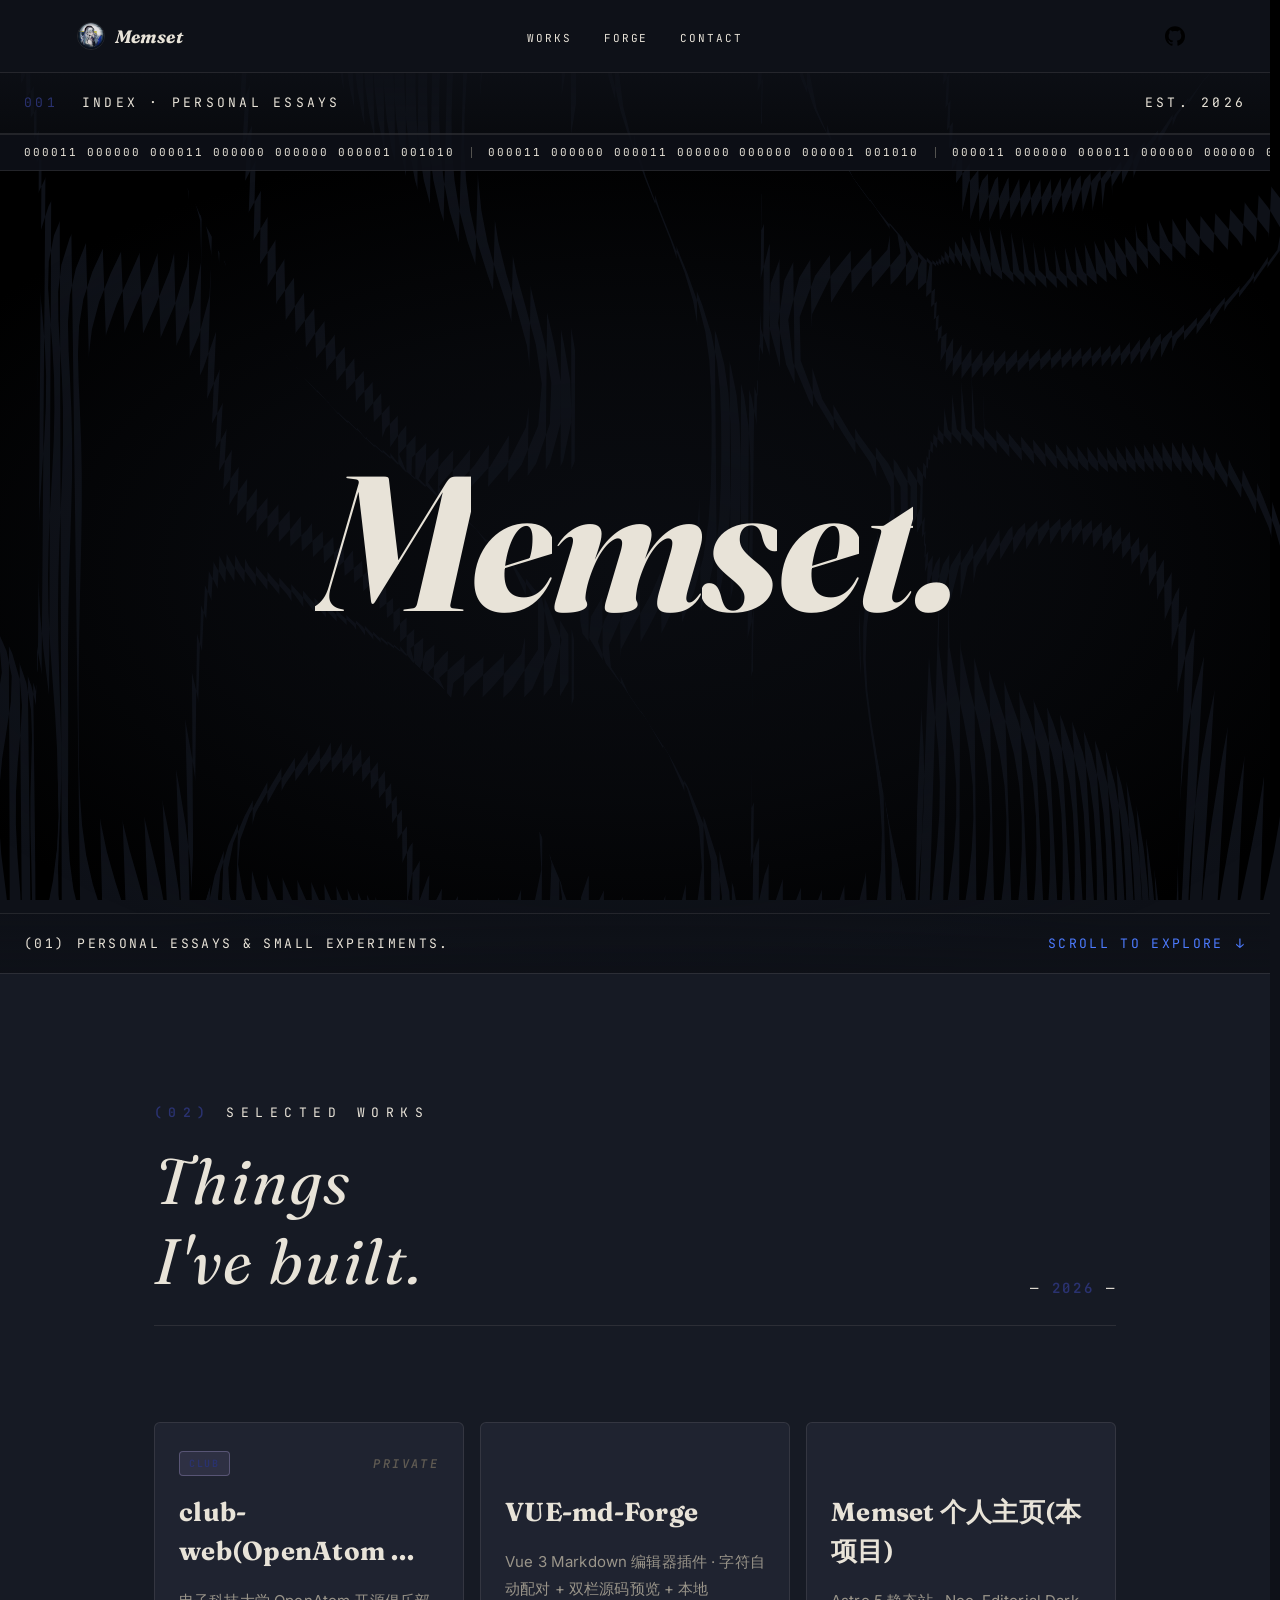
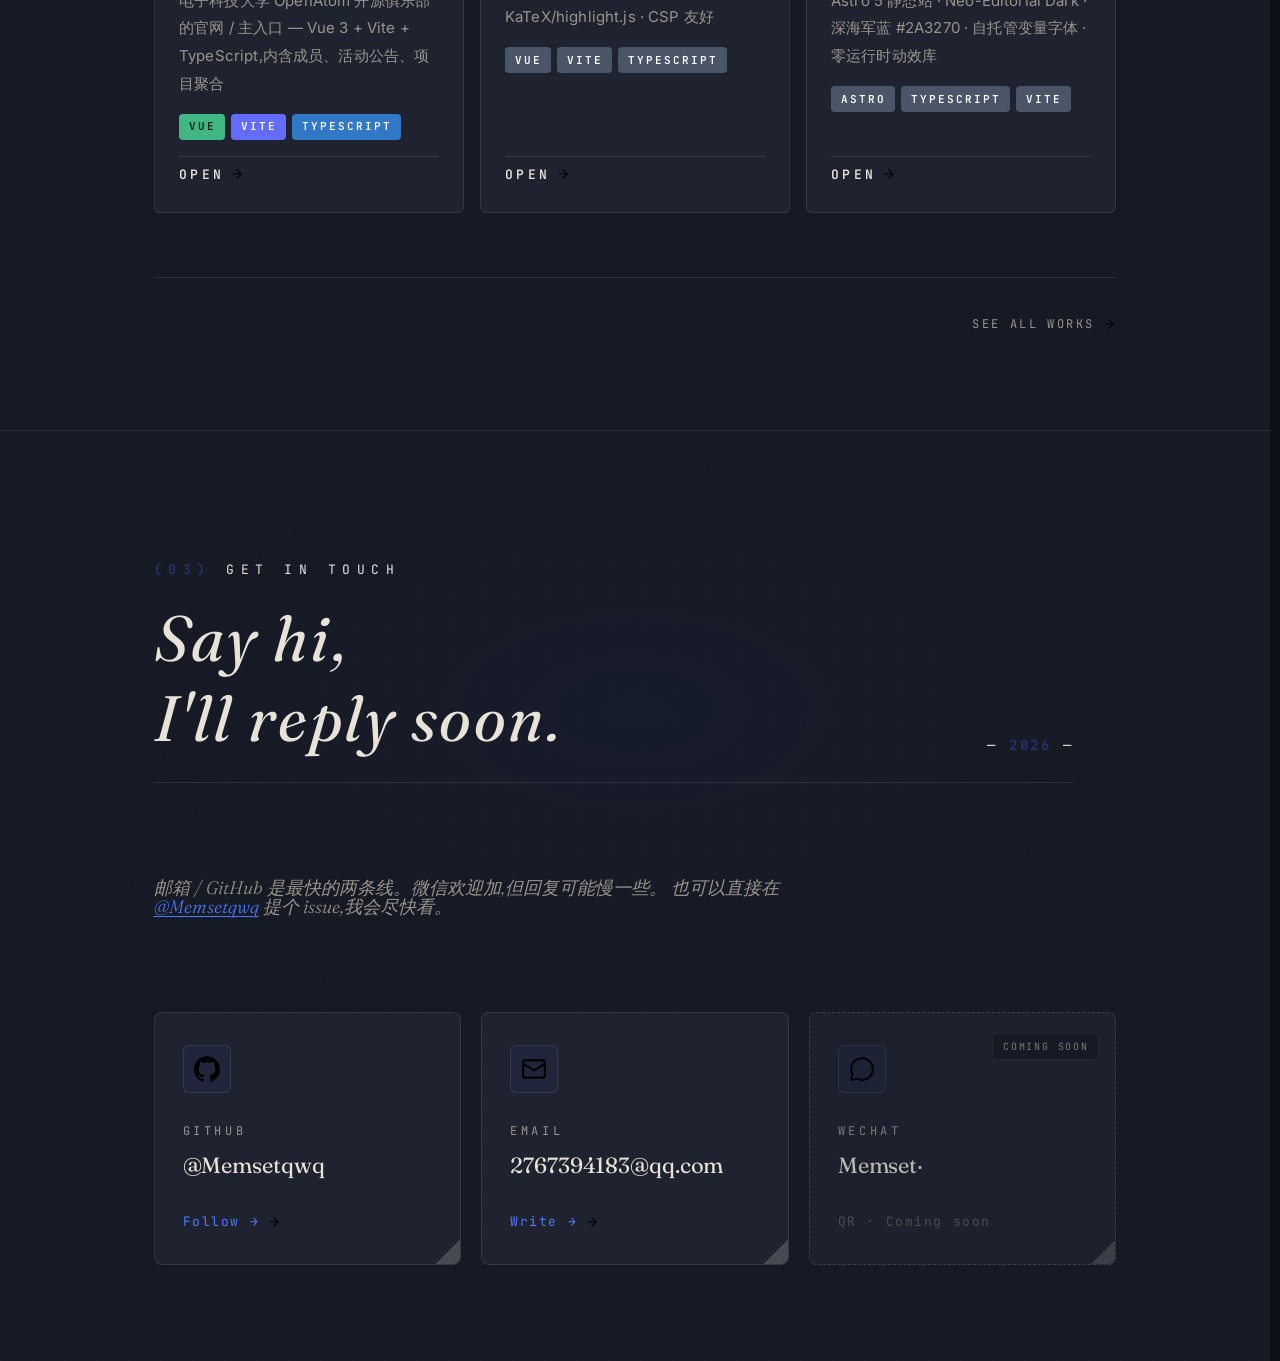
==== commit 40db1b6c: "Deploy from blog-source: Merge dev: v0.3 数据层 + README 重写到 main 把 dev 上的 8 个 commit 合到 main: - bab317" ====
--- a/index.html
+++ b/index.html
@@ -12,21 +12,17 @@
       window.addEventListener('pageshow', function () {
         window.scrollTo({ top: 0, left: 0, behavior: 'instant' });
       });
-    </script><!-- 主标题 / 描述 --><title>Memset. — Coding from Qingzhou, writing things down.</title><meta name="description" content="Personal essays &#38; small experiments · Memset · est. 2026"><!-- Canonical --><link rel="canonical" href="https://memsetqwq.github.io/"><!-- Favicon — 头像 PNG 多尺寸 --><link rel="icon" type="image/png" sizes="32x32" href="/favicon-32.png"><link rel="icon" type="image/png" sizes="16x16" href="/favicon-16.png"><link rel="apple-touch-icon" sizes="180x180" href="/apple-touch-icon.png"><!-- Open Graph --><meta property="og:type" content="website"><meta property="og:title" content="Memset. — Coding from Qingzhou, writing things down."><meta property="og:description" content="Personal essays &#38; small experiments · Memset · est. 2026"><meta property="og:url" content="https://memsetqwq.github.io/"><meta property="og:image" content="https://memsetqwq.github.io/og-image.png"><!-- Twitter --><meta name="twitter:card" content="summary_large_image"><meta name="twitter:title" content="Memset. — Coding from Qingzhou, writing things down."><meta name="twitter:description" content="Personal essays &#38; small experiments · Memset · est. 2026"><!-- 主题色(移动浏览器 UI)— Neo-Editorial 暖炭底 --><meta name="theme-color" content="#0E1118"><meta name="color-scheme" content="dark"><!-- View Transitions --><meta name="astro-view-transitions-enabled" content="true"><meta name="astro-view-transitions-fallback" content="animate"><script type="module" src="/_astro/ClientRouter.astro_astro_type_script_index_0_lang.CDGfc0hd.js"></script><!-- JSON-LD:个人身份 --><script type="application/ld+json">{"@context":"https://schema.org","@type":"Person","name":"Memset","url":"https://memsetqwq.github.io","sameAs":["https://github.com/Memsetqwq"]}</script><link rel="stylesheet" href="/_astro/forge.COxvXy3U.css">
+    </script><!-- 主标题 / 描述 --><title>Memset · 个人随笔与小实验</title><meta name="description" content="个人随笔与小实验 · Memset · est. 2026"><!-- Canonical --><link rel="canonical" href="https://memsetqwq.github.io/"><!-- Favicon — 头像 PNG 多尺寸 --><link rel="icon" type="image/png" sizes="32x32" href="/favicon-32.png"><link rel="icon" type="image/png" sizes="16x16" href="/favicon-16.png"><link rel="apple-touch-icon" sizes="180x180" href="/apple-touch-icon.png"><!-- Open Graph --><meta property="og:type" content="website"><meta property="og:title" content="Memset · 个人随笔与小实验"><meta property="og:description" content="个人随笔与小实验 · Memset · est. 2026"><meta property="og:url" content="https://memsetqwq.github.io/"><meta property="og:image" content="https://memsetqwq.github.io/og-image.png"><!-- Twitter --><meta name="twitter:card" content="summary_large_image"><meta name="twitter:title" content="Memset · 个人随笔与小实验"><meta name="twitter:description" content="个人随笔与小实验 · Memset · est. 2026"><!-- 主题色(移动浏览器 UI)— Neo-Editorial 暖炭底 --><meta name="theme-color" content="#0E1118"><meta name="color-scheme" content="dark"><!-- View Transitions --><meta name="astro-view-transitions-enabled" content="true"><meta name="astro-view-transitions-fallback" content="animate"><script type="module" src="/_astro/ClientRouter.astro_astro_type_script_index_0_lang.CDGfc0hd.js"></script><!-- JSON-LD:个人身份 --><script type="application/ld+json">{"@context":"https://schema.org","@type":"Person","name":"Memset","url":"https://memsetqwq.github.io","sameAs":["https://github.com/Memsetqwq"]}</script><link rel="stylesheet" href="/_astro/forge.COxvXy3U.css">
 <style>.nav[data-astro-cid-dmqpwcec]{position:sticky;top:0;z-index:var(--z-nav);width:100%;background:var(--bg-deep);border-bottom:1px solid var(--line);transition:background var(--dur-base) var(--ease-out-quart)}.nav__container[data-astro-cid-dmqpwcec]{display:grid;grid-template-columns:1fr auto 1fr;align-items:center;height:4.5rem;padding:0 var(--gutter);gap:1rem}.nav__logo[data-astro-cid-dmqpwcec]{display:inline-flex;align-items:center;gap:.625rem;color:var(--text);transition:color var(--dur-fast)}.nav__logo[data-astro-cid-dmqpwcec]:hover{color:var(--accent)}.nav__logo-img[data-astro-cid-dmqpwcec]{display:block;width:1.75rem;height:1.75rem;border-radius:50%;object-fit:cover;border:1px solid var(--line);flex-shrink:0}.nav__logo-text[data-astro-cid-dmqpwcec]{font-family:var(--font-display);font-style:italic;font-weight:var(--fw-bold);font-size:1.125rem;letter-spacing:-.01em}.nav__menu[data-astro-cid-dmqpwcec]{justify-self:center}.nav__list[data-astro-cid-dmqpwcec]{display:flex;gap:2rem;list-style:none}.nav__link[data-astro-cid-dmqpwcec]{display:inline-flex;align-items:center;font-family:var(--font-mono);font-size:11px;letter-spacing:.18em;text-transform:uppercase;color:var(--text);position:relative;transition:color var(--dur-fast)}.nav__link[data-astro-cid-dmqpwcec]:after{content:"";position:absolute;bottom:-4px;left:0;width:0;height:1px;background:var(--accent);transition:width var(--dur-base) var(--ease-out-quart)}.nav__link[data-astro-cid-dmqpwcec]:hover{color:var(--accent)}.nav__link[data-astro-cid-dmqpwcec]:hover:after{width:100%}.nav__social[data-astro-cid-dmqpwcec]{justify-self:end;display:flex;gap:.75rem;align-items:center}.nav__social-link[data-astro-cid-dmqpwcec]{display:inline-flex;align-items:center;justify-content:center;width:2.25rem;height:2.25rem;border-radius:var(--radius);color:#fff;transition:color var(--dur-fast),background var(--dur-fast),border-color var(--dur-fast);border:1px solid transparent}.nav__social-link[data-astro-cid-dmqpwcec]:hover{color:var(--accent);background:var(--accent-soft);border-color:var(--accent)}@media(max-width:720px){.nav__container[data-astro-cid-dmqpwcec]{grid-template-columns:auto 1fr auto;gap:.5rem}.nav__menu[data-astro-cid-dmqpwcec],.nav__logo-text[data-astro-cid-dmqpwcec]{display:none}}@keyframes astroFadeInOut{0%{opacity:1}to{opacity:0}}@keyframes astroFadeIn{0%{opacity:0;mix-blend-mode:plus-lighter}to{opacity:1;mix-blend-mode:plus-lighter}}@keyframes astroFadeOut{0%{opacity:1;mix-blend-mode:plus-lighter}to{opacity:0;mix-blend-mode:plus-lighter}}@keyframes astroSlideFromRight{0%{transform:translate(100%)}}@keyframes astroSlideFromLeft{0%{transform:translate(-100%)}}@keyframes astroSlideToRight{to{transform:translate(100%)}}@keyframes astroSlideToLeft{to{transform:translate(-100%)}}@media(prefers-reduced-motion){::view-transition-group(*),::view-transition-old(*),::view-transition-new(*){animation:none!important}[data-astro-transition-scope]{animation:none!important}}
 </style>
-<link rel="stylesheet" href="/_astro/index.BjcgtY5N.css">
+<link rel="stylesheet" href="/_astro/index.eyC_8sDC.css">
 <style>.icon[data-astro-cid-patnjmll]{display:inline-block;vertical-align:middle;flex-shrink:0}
 </style></head> <body> <div class="loader" id="loader" data-duration="3000" aria-hidden="true" data-astro-cid-7p2d43sv> <!-- 蓝色波浪盒(整块下扫,结束后 display:none) --> <div class="loader__wave-box" id="waveBox" data-astro-cid-7p2d43sv> <div class="loader__waves" data-astro-cid-7p2d43sv> <img src="/img/waves/wave-1.svg" alt="" data-astro-cid-7p2d43sv> <img src="/img/waves/wave-2.svg" alt="" data-astro-cid-7p2d43sv> <img src="/img/waves/wave-3.svg" alt="" data-astro-cid-7p2d43sv> <img src="/img/waves/wave-4.svg" alt="" data-astro-cid-7p2d43sv> <img src="/img/waves/wave-5.svg" id="shape" alt="" data-astro-cid-7p2d43sv> </div> </div> <!-- 中央文字(波浪盒之外,在视频上,2.5s 时淡出) --> <div class="loader__center" id="centerText" data-astro-cid-7p2d43sv> <h1 class="loader__brand" data-astro-cid-7p2d43sv>Memset.</h1> <p class="loader__tagline" data-astro-cid-7p2d43sv>
 Personal essays & small experiments<br data-astro-cid-7p2d43sv>
-Coding from Qingzhou · est 2026
-</p> </div> <!-- P3RE 风格 logo(已移除) --> </div>  <script type="module">function o(){const e=document.getElementById("waveBox"),t=document.getElementById("centerText");if(!e||!t)return;document.body.style.overflow="hidden",e.addEventListener("animationend",()=>{e.style.display="none"},{once:!0});const n=()=>{document.body.style.overflow!==""&&(document.body.style.overflow=""),window.dispatchEvent(new CustomEvent("loader:done"))};t.addEventListener("animationend",n,{once:!0}),setTimeout(()=>{document.body.style.overflow==="hidden"&&n()},4200)}document.readyState==="loading"?document.addEventListener("DOMContentLoaded",o):o();</script> <!-- 主体内容 -->  <header class="nav" data-astro-transition-persist="site-nav" data-astro-cid-dmqpwcec> <div class="nav__container" data-astro-cid-dmqpwcec> <!-- 左:头像小 Logo(替代原 M 字 SVG)— 保持原 1.75rem 尺寸 --> <a href="/" class="nav__logo" aria-label="Memset Home" data-astro-cid-dmqpwcec> <img src="/img/avatar.jpg" alt="" class="nav__logo-img" loading="eager" decoding="async" data-astro-cid-dmqpwcec> <span class="nav__logo-text" data-astro-cid-dmqpwcec>Memset</span> </a> <!-- 中:nav --> <nav class="nav__menu" aria-label="Primary" data-astro-cid-dmqpwcec> <ul class="nav__list" data-astro-cid-dmqpwcec> <li class="nav__item" data-astro-cid-dmqpwcec> <a href="/projects" class="nav__link" data-astro-cid-dmqpwcec> <span class="nav__link-text" data-astro-cid-dmqpwcec>Works</span> </a> </li><li class="nav__item" data-astro-cid-dmqpwcec> <a href="/forge" class="nav__link" data-astro-cid-dmqpwcec> <span class="nav__link-text" data-astro-cid-dmqpwcec>Forge</span> </a> </li><li class="nav__item" data-astro-cid-dmqpwcec> <a href="/#contact" class="nav__link" data-astro-cid-dmqpwcec> <span class="nav__link-text" data-astro-cid-dmqpwcec>Contact</span> </a> </li> </ul> </nav> <!-- 右:Social(只剩 GitHub,删除 Email)— GitHub 配色白色 --> <div class="nav__social" data-astro-cid-dmqpwcec> <a href="https://github.com/Memsetqwq" target="_blank" rel="noopener" aria-label="GitHub" class="nav__social-link" data-astro-cid-dmqpwcec> <img src="/icons/brand/github.svg" width="20" height="20" alt class="icon " style="color: currentColor;" aria-hidden="true" role="presentation" data-astro-cid-patnjmll>  </a> </div> </div> </header>  <main data-astro-cid-j7pv25f6> <section id="home" class="hero" data-hero data-astro-cid-bbe6dxrz> <!-- 背景矢量波浪(反向版)— 固定在 z-index 0 层 --> <a-waves data-astro-cid-cmbyvb6d="true"> <svg class="js-svg" data-astro-cid-cmbyvb6d></svg> </a-waves>  <script type="module">class E{constructor(e=Math.random()){const s=new Uint8Array(256);for(let n=0;n<256;n++)s[n]=n;let t=Math.floor(e*1e9)||1;const i=()=>(t=Math.imul(t,1664525)+1013904223|0,(t>>>0)/4294967295);for(let n=255;n>0;n--){const o=Math.floor(i()*(n+1));[s[n],s[o]]=[s[o],s[n]]}this.perm=new Uint8Array(512);for(let n=0;n<512;n++)this.perm[n]=s[n&255]}perlin2(e,s){const t=Math.floor(e)&255,i=Math.floor(s)&255;e-=Math.floor(e),s-=Math.floor(s);const n=e*e*e*(e*(e*6-15)+10),o=s*s*s*(s*(s*6-15)+10),c=this.perm[t]+i,u=this.perm[t+1]+i,a=(b,x,m)=>{const y=b&7,M=y<4?x:m,f=y<4?m:x;return(y&1?-M:M)+(y&2?-2*f:2*f)},r=a(this.perm[c],e,s),h=a(this.perm[u],e-1,s),d=a(this.perm[c+1],e,s-1),l=a(this.perm[u+1],e-1,s-1),v=r+n*(h-r),w=d+n*(l-d);return v+o*(w-v)}}class L extends HTMLElement{svg;mouse;lines=[];paths=[];noise;bounding;connectedCallback(){this.svg=this.querySelector(".js-svg"),this.mouse={x:-10,y:0,lx:0,ly:0,sx:0,sy:0,v:0,vs:0,a:0,set:!1},this.lines=[],this.paths=[],this.noise=new E(Math.random()),this.setSize(),this.setLines(),this.bindEvents(),requestAnimationFrame(this.tick.bind(this))}bindEvents(){window.addEventListener("resize",this.onResize.bind(this)),window.addEventListener("mousemove",this.onMouseMove.bind(this)),this.addEventListener("touchmove",this.onTouchMove.bind(this))}onResize(){this.setSize(),this.setLines()}onMouseMove(e){this.updateMousePosition(e.clientX,e.clientY)}onTouchMove(e){e.preventDefault();const s=e.touches[0];this.updateMousePosition(s.clientX,s.clientY)}updateMousePosition(e,s){const{mouse:t}=this;t.x=e-this.bounding.left,t.y=s-this.bounding.top,t.set||(t.sx=t.x,t.sy=t.y,t.lx=t.x,t.ly=t.y,t.set=!0)}setSize(){this.bounding=this.getBoundingClientRect(),this.svg.style.width=`${this.bounding.width}px`,this.svg.style.height=`${this.bounding.height}px`}setLines(){const{width:e,height:s}=this.bounding;this.lines=[],this.paths.forEach(h=>h.remove()),this.paths=[];const t=10,i=32,n=e+200,o=s+30,c=Math.ceil(n/t),u=Math.ceil(o/i),a=(e-t*c)/2,r=(s-i*u)/2;for(let h=0;h<=c;h++){const d=[];for(let v=0;v<=u;v++)d.push({x:a+t*h,y:r+i*v,wave:{x:0,y:0},cursor:{x:0,y:0,vx:0,vy:0}});const l=document.createElementNS("http://www.w3.org/2000/svg","path");l.classList.add("a__line"),l.classList.add("js-line"),this.svg.appendChild(l),this.paths.push(l),this.lines.push(d)}}movePoints(e){const{lines:s,mouse:t,noise:i}=this;s.forEach(n=>{n.forEach(o=>{const c=i.perlin2((o.x+e*.0125)*.00133,(o.y+e*.005)*.001)*12;o.wave.x=Math.cos(c)*32,o.wave.y=Math.sin(c)*16;const u=o.x-t.sx,a=o.y-t.sy,r=Math.hypot(u,a),h=Math.max(175,t.vs);if(r<h){const d=1-r/h,l=Math.cos(r*.001)*d;o.cursor.vx+=Math.cos(t.a)*l*h*t.vs*65e-5,o.cursor.vy+=Math.sin(t.a)*l*h*t.vs*65e-5}o.cursor.vx+=(0-o.cursor.x)*.005,o.cursor.vy+=(0-o.cursor.y)*.005,o.cursor.vx*=.925,o.cursor.vy*=.925,o.cursor.x+=o.cursor.vx*2,o.cursor.y+=o.cursor.vy*2,o.cursor.x=Math.min(100,Math.max(-100,o.cursor.x)),o.cursor.y=Math.min(100,Math.max(-100,o.cursor.y))})})}moved(e,s=!0){const t={x:e.x+e.wave.x+(s?e.cursor.x:0),y:e.y+e.wave.y+(s?e.cursor.y:0)};return t.x=Math.round(t.x*10)/10,t.y=Math.round(t.y*10)/10,t}drawLines(){const{lines:e,paths:s}=this;e.forEach((t,i)=>{const n=this.moved(t[0],!1);let o=`M ${n.x} ${n.y}`;t.forEach((c,u)=>{const a=u===t.length-1,r=this.moved(c,!a);o+=` L ${r.x} ${r.y}`}),s[i].setAttribute("d",o)})}tick(e){const{mouse:s}=this;s.sx+=(s.x-s.sx)*.1,s.sy+=(s.y-s.sy)*.1;const t=s.x-s.lx,i=s.y-s.ly,n=Math.hypot(t,i);s.v=n,s.vs+=(n-s.vs)*.1,s.vs=Math.min(100,s.vs),s.lx=s.x,s.ly=s.y,s.a=Math.atan2(i,t),this.style.setProperty("--x",`${s.sx}px`),this.style.setProperty("--y",`${s.sy}px`),this.movePoints(e),this.drawLines(),requestAnimationFrame(this.tick.bind(this))}}customElements.get("a-waves")||customElements.define("a-waves",L);</script> <!-- 中央暗蒙版(可读性):从中央向外的径向渐变,中央文字区偏暗 --> <div class="hero__overlay" aria-hidden="true" data-astro-cid-bbe6dxrz></div> <!-- 顶部 hairline + 章节 eyebrow --> <div class="hero__top container" data-astro-cid-bbe6dxrz> <div class="hero__eyebrow mono" data-astro-cid-bbe6dxrz> <span class="hero__eyebrow-num" data-astro-cid-bbe6dxrz>001</span> <span class="hero__eyebrow-text" data-astro-cid-bbe6dxrz>Index · Personal essays</span> </div> <div class="hero__date mono" data-astro-cid-bbe6dxrz>est. 2026 · Qingzhou</div> </div> <!-- 莫尔斯码 marquee(横向无缝循环)— 内容宽度 ≥ 1440 viewport,避免割裂 --> <div class="hero__separator" aria-hidden="true" data-astro-cid-bbe6dxrz> <div class="hero__binaries" data-astro-cid-bbe6dxrz> <!-- 副本组 1(3 副本 × 7 字符莫尔斯码,内容宽 ≈ 1800px) --> <span class="hero__code" data-astro-cid-bbe6dxrz>000011 000000 000011 000000 000000 000001 001010</span> <span class="hero__stripes" data-astro-cid-bbe6dxrz></span> <span class="hero__code" data-astro-cid-bbe6dxrz>000011 000000 000011 000000 000000 000001 001010</span> <span class="hero__stripes" data-astro-cid-bbe6dxrz></span> <span class="hero__code" data-astro-cid-bbe6dxrz>000011 000000 000011 000000 000000 000001 001010</span> <span class="hero__stripes" data-astro-cid-bbe6dxrz></span> <!-- 副本组 2(完整重复)— translateX(-50%) 无缝循环 --> <span class="hero__code" data-astro-cid-bbe6dxrz>000011 000000 000011 000000 000000 000001 001010</span> <span class="hero__stripes" data-astro-cid-bbe6dxrz></span> <span class="hero__code" data-astro-cid-bbe6dxrz>000011 000000 000011 000000 000000 000001 001010</span> <span class="hero__stripes" data-astro-cid-bbe6dxrz></span> <span class="hero__code" data-astro-cid-bbe6dxrz>000011 000000 000011 000000 000000 000001 001010</span> </div> </div> <!-- 大标题(Fraunces italic + 字符切片入场) --> <h1 class="hero__title" data-astro-cid-bbe6dxrz> <span class="hero__word" data-astro-cid-bbe6dxrz> <span class="char" data-astro-cid-bbe6dxrz><span class="char__inner" data-astro-cid-bbe6dxrz>M</span></span> <span class="char" data-astro-cid-bbe6dxrz><span class="char__inner" data-astro-cid-bbe6dxrz>e</span></span> <span class="char" data-astro-cid-bbe6dxrz><span class="char__inner" data-astro-cid-bbe6dxrz>m</span></span> <span class="char" data-astro-cid-bbe6dxrz><span class="char__inner" data-astro-cid-bbe6dxrz>s</span></span> <span class="char" data-astro-cid-bbe6dxrz><span class="char__inner" data-astro-cid-bbe6dxrz>e</span></span> <span class="char" data-astro-cid-bbe6dxrz><span class="char__inner" data-astro-cid-bbe6dxrz>t</span></span> <span class="char" data-astro-cid-bbe6dxrz><span class="char__inner" data-astro-cid-bbe6dxrz>.</span></span> </span> </h1> <!-- 底部 hairline + meta --> <div class="hero__meta container" data-astro-cid-bbe6dxrz> <span class="hero__meta-item" data-astro-cid-bbe6dxrz> <span class="hero__meta-num" data-astro-cid-bbe6dxrz>(01)</span> <span class="hero__meta-text" data-astro-cid-bbe6dxrz>Coding from Qingzhou, writing things down.</span> </span> <span class="hero__meta-item hero__meta-item--end" data-astro-cid-bbe6dxrz>
+Memset · est 2026
+</p> </div> <!-- P3RE 风格 logo(已移除) --> </div>  <script type="module">function o(){const e=document.getElementById("waveBox"),t=document.getElementById("centerText");if(!e||!t)return;document.body.style.overflow="hidden",e.addEventListener("animationend",()=>{e.style.display="none"},{once:!0});const n=()=>{document.body.style.overflow!==""&&(document.body.style.overflow=""),window.dispatchEvent(new CustomEvent("loader:done"))};t.addEventListener("animationend",n,{once:!0}),setTimeout(()=>{document.body.style.overflow==="hidden"&&n()},4200)}document.readyState==="loading"?document.addEventListener("DOMContentLoaded",o):o();</script> <!-- 主体内容 -->  <header class="nav" data-astro-transition-persist="site-nav" data-astro-cid-dmqpwcec> <div class="nav__container" data-astro-cid-dmqpwcec> <!-- 左:头像小 Logo(替代原 M 字 SVG)— 保持原 1.75rem 尺寸 --> <a href="/" class="nav__logo" aria-label="Memset Home" data-astro-cid-dmqpwcec> <img src="/img/avatar.jpg" alt="" class="nav__logo-img" loading="eager" decoding="async" data-astro-cid-dmqpwcec> <span class="nav__logo-text" data-astro-cid-dmqpwcec>Memset</span> </a> <!-- 中:nav --> <nav class="nav__menu" aria-label="Primary" data-astro-cid-dmqpwcec> <ul class="nav__list" data-astro-cid-dmqpwcec> <li class="nav__item" data-astro-cid-dmqpwcec> <a href="/projects" class="nav__link" data-astro-cid-dmqpwcec> <span class="nav__link-text" data-astro-cid-dmqpwcec>Works</span> </a> </li><li class="nav__item" data-astro-cid-dmqpwcec> <a href="/forge" class="nav__link" data-astro-cid-dmqpwcec> <span class="nav__link-text" data-astro-cid-dmqpwcec>Forge</span> </a> </li><li class="nav__item" data-astro-cid-dmqpwcec> <a href="/#contact" class="nav__link" data-astro-cid-dmqpwcec> <span class="nav__link-text" data-astro-cid-dmqpwcec>Contact</span> </a> </li> </ul> </nav> <!-- 右:Social(只剩 GitHub,删除 Email)— GitHub 配色白色 --> <div class="nav__social" data-astro-cid-dmqpwcec> <a href="https://github.com/Memsetqwq" target="_blank" rel="noopener" aria-label="GitHub" class="nav__social-link" data-astro-cid-dmqpwcec> <img src="/icons/brand/github.svg" width="20" height="20" alt class="icon " style="color: currentColor;" aria-hidden="true" role="presentation" data-astro-cid-patnjmll>  </a> </div> </div> </header>  <main data-astro-cid-j7pv25f6> <section id="home" class="hero" data-hero data-astro-cid-bbe6dxrz> <!-- 背景矢量波浪(反向版)— 固定在 z-index 0 层 --> <a-waves data-astro-cid-cmbyvb6d="true"> <svg class="js-svg" data-astro-cid-cmbyvb6d></svg> </a-waves>  <script type="module">class E{constructor(e=Math.random()){const s=new Uint8Array(256);for(let n=0;n<256;n++)s[n]=n;let t=Math.floor(e*1e9)||1;const i=()=>(t=Math.imul(t,1664525)+1013904223|0,(t>>>0)/4294967295);for(let n=255;n>0;n--){const o=Math.floor(i()*(n+1));[s[n],s[o]]=[s[o],s[n]]}this.perm=new Uint8Array(512);for(let n=0;n<512;n++)this.perm[n]=s[n&255]}perlin2(e,s){const t=Math.floor(e)&255,i=Math.floor(s)&255;e-=Math.floor(e),s-=Math.floor(s);const n=e*e*e*(e*(e*6-15)+10),o=s*s*s*(s*(s*6-15)+10),c=this.perm[t]+i,u=this.perm[t+1]+i,a=(b,x,m)=>{const y=b&7,M=y<4?x:m,f=y<4?m:x;return(y&1?-M:M)+(y&2?-2*f:2*f)},r=a(this.perm[c],e,s),h=a(this.perm[u],e-1,s),d=a(this.perm[c+1],e,s-1),l=a(this.perm[u+1],e-1,s-1),v=r+n*(h-r),w=d+n*(l-d);return v+o*(w-v)}}class L extends HTMLElement{svg;mouse;lines=[];paths=[];noise;bounding;connectedCallback(){this.svg=this.querySelector(".js-svg"),this.mouse={x:-10,y:0,lx:0,ly:0,sx:0,sy:0,v:0,vs:0,a:0,set:!1},this.lines=[],this.paths=[],this.noise=new E(Math.random()),this.setSize(),this.setLines(),this.bindEvents(),requestAnimationFrame(this.tick.bind(this))}bindEvents(){window.addEventListener("resize",this.onResize.bind(this)),window.addEventListener("mousemove",this.onMouseMove.bind(this)),this.addEventListener("touchmove",this.onTouchMove.bind(this))}onResize(){this.setSize(),this.setLines()}onMouseMove(e){this.updateMousePosition(e.clientX,e.clientY)}onTouchMove(e){e.preventDefault();const s=e.touches[0];this.updateMousePosition(s.clientX,s.clientY)}updateMousePosition(e,s){const{mouse:t}=this;t.x=e-this.bounding.left,t.y=s-this.bounding.top,t.set||(t.sx=t.x,t.sy=t.y,t.lx=t.x,t.ly=t.y,t.set=!0)}setSize(){this.bounding=this.getBoundingClientRect(),this.svg.style.width=`${this.bounding.width}px`,this.svg.style.height=`${this.bounding.height}px`}setLines(){const{width:e,height:s}=this.bounding;this.lines=[],this.paths.forEach(h=>h.remove()),this.paths=[];const t=10,i=32,n=e+200,o=s+30,c=Math.ceil(n/t),u=Math.ceil(o/i),a=(e-t*c)/2,r=(s-i*u)/2;for(let h=0;h<=c;h++){const d=[];for(let v=0;v<=u;v++)d.push({x:a+t*h,y:r+i*v,wave:{x:0,y:0},cursor:{x:0,y:0,vx:0,vy:0}});const l=document.createElementNS("http://www.w3.org/2000/svg","path");l.classList.add("a__line"),l.classList.add("js-line"),this.svg.appendChild(l),this.paths.push(l),this.lines.push(d)}}movePoints(e){const{lines:s,mouse:t,noise:i}=this;s.forEach(n=>{n.forEach(o=>{const c=i.perlin2((o.x+e*.0125)*.00133,(o.y+e*.005)*.001)*12;o.wave.x=Math.cos(c)*32,o.wave.y=Math.sin(c)*16;const u=o.x-t.sx,a=o.y-t.sy,r=Math.hypot(u,a),h=Math.max(175,t.vs);if(r<h){const d=1-r/h,l=Math.cos(r*.001)*d;o.cursor.vx+=Math.cos(t.a)*l*h*t.vs*65e-5,o.cursor.vy+=Math.sin(t.a)*l*h*t.vs*65e-5}o.cursor.vx+=(0-o.cursor.x)*.005,o.cursor.vy+=(0-o.cursor.y)*.005,o.cursor.vx*=.925,o.cursor.vy*=.925,o.cursor.x+=o.cursor.vx*2,o.cursor.y+=o.cursor.vy*2,o.cursor.x=Math.min(100,Math.max(-100,o.cursor.x)),o.cursor.y=Math.min(100,Math.max(-100,o.cursor.y))})})}moved(e,s=!0){const t={x:e.x+e.wave.x+(s?e.cursor.x:0),y:e.y+e.wave.y+(s?e.cursor.y:0)};return t.x=Math.round(t.x*10)/10,t.y=Math.round(t.y*10)/10,t}drawLines(){const{lines:e,paths:s}=this;e.forEach((t,i)=>{const n=this.moved(t[0],!1);let o=`M ${n.x} ${n.y}`;t.forEach((c,u)=>{const a=u===t.length-1,r=this.moved(c,!a);o+=` L ${r.x} ${r.y}`}),s[i].setAttribute("d",o)})}tick(e){const{mouse:s}=this;s.sx+=(s.x-s.sx)*.1,s.sy+=(s.y-s.sy)*.1;const t=s.x-s.lx,i=s.y-s.ly,n=Math.hypot(t,i);s.v=n,s.vs+=(n-s.vs)*.1,s.vs=Math.min(100,s.vs),s.lx=s.x,s.ly=s.y,s.a=Math.atan2(i,t),this.style.setProperty("--x",`${s.sx}px`),this.style.setProperty("--y",`${s.sy}px`),this.movePoints(e),this.drawLines(),requestAnimationFrame(this.tick.bind(this))}}customElements.get("a-waves")||customElements.define("a-waves",L);</script> <!-- 中央暗蒙版(可读性):从中央向外的径向渐变,中央文字区偏暗 --> <div class="hero__overlay" aria-hidden="true" data-astro-cid-bbe6dxrz></div> <!-- 顶部 hairline + 章节 eyebrow --> <div class="hero__top container" data-astro-cid-bbe6dxrz> <div class="hero__eyebrow mono" data-astro-cid-bbe6dxrz> <span class="hero__eyebrow-num" data-astro-cid-bbe6dxrz>001</span> <span class="hero__eyebrow-text" data-astro-cid-bbe6dxrz>Index · Personal essays</span> </div> <div class="hero__date mono" data-astro-cid-bbe6dxrz>est. 2026</div> </div> <!-- 莫尔斯码 marquee(横向无缝循环)— 内容宽度 ≥ 1440 viewport,避免割裂 --> <div class="hero__separator" aria-hidden="true" data-astro-cid-bbe6dxrz> <div class="hero__binaries" data-astro-cid-bbe6dxrz> <!-- 副本组 1(3 副本 × 7 字符莫尔斯码,内容宽 ≈ 1800px) --> <span class="hero__code" data-astro-cid-bbe6dxrz>000011 000000 000011 000000 000000 000001 001010</span> <span class="hero__stripes" data-astro-cid-bbe6dxrz></span> <span class="hero__code" data-astro-cid-bbe6dxrz>000011 000000 000011 000000 000000 000001 001010</span> <span class="hero__stripes" data-astro-cid-bbe6dxrz></span> <span class="hero__code" data-astro-cid-bbe6dxrz>000011 000000 000011 000000 000000 000001 001010</span> <span class="hero__stripes" data-astro-cid-bbe6dxrz></span> <!-- 副本组 2(完整重复)— translateX(-50%) 无缝循环 --> <span class="hero__code" data-astro-cid-bbe6dxrz>000011 000000 000011 000000 000000 000001 001010</span> <span class="hero__stripes" data-astro-cid-bbe6dxrz></span> <span class="hero__code" data-astro-cid-bbe6dxrz>000011 000000 000011 000000 000000 000001 001010</span> <span class="hero__stripes" data-astro-cid-bbe6dxrz></span> <span class="hero__code" data-astro-cid-bbe6dxrz>000011 000000 000011 000000 000000 000001 001010</span> </div> </div> <!-- 大标题(Fraunces italic + 字符切片入场) --> <h1 class="hero__title" data-astro-cid-bbe6dxrz> <span class="hero__word" data-astro-cid-bbe6dxrz> <span class="char" data-astro-cid-bbe6dxrz><span class="char__inner" data-astro-cid-bbe6dxrz>M</span></span> <span class="char" data-astro-cid-bbe6dxrz><span class="char__inner" data-astro-cid-bbe6dxrz>e</span></span> <span class="char" data-astro-cid-bbe6dxrz><span class="char__inner" data-astro-cid-bbe6dxrz>m</span></span> <span class="char" data-astro-cid-bbe6dxrz><span class="char__inner" data-astro-cid-bbe6dxrz>s</span></span> <span class="char" data-astro-cid-bbe6dxrz><span class="char__inner" data-astro-cid-bbe6dxrz>e</span></span> <span class="char" data-astro-cid-bbe6dxrz><span class="char__inner" data-astro-cid-bbe6dxrz>t</span></span> <span class="char" data-astro-cid-bbe6dxrz><span class="char__inner" data-astro-cid-bbe6dxrz>.</span></span> </span> </h1> <!-- 底部 hairline + meta --> <div class="hero__meta container" data-astro-cid-bbe6dxrz> <span class="hero__meta-item" data-astro-cid-bbe6dxrz> <span class="hero__meta-num" data-astro-cid-bbe6dxrz>(01)</span> <span class="hero__meta-text" data-astro-cid-bbe6dxrz>Personal essays & small experiments.</span> </span> <span class="hero__meta-item hero__meta-item--end" data-astro-cid-bbe6dxrz>
 Scroll to explore
-<span class="hero__meta-arrow" aria-hidden="true" data-astro-cid-bbe6dxrz>↓</span> </span> </div> </section>  <script type="module">function t(){const e=document.querySelector(".hero[data-hero]");!e||e.dataset.revealed==="true"||(e.dataset.revealed="true")}function r(){const e=document.querySelector(".hero[data-hero]");if(e){if(window.matchMedia("(prefers-reduced-motion: reduce)").matches){t();return}window.addEventListener("loader:done",t,{once:!0}),setTimeout(()=>{e.dataset.revealed!=="true"&&t()},5e3)}}document.readyState==="loading"?document.addEventListener("DOMContentLoaded",r):r();document.addEventListener("astro:page-load",r);</script> <!-- v0.2:Works 预览 — 复用 /projects 页的 .archive__card 样式 --> <section class="works-preview section" id="works" data-astro-cid-j7pv25f6> <div class="container" data-astro-cid-j7pv25f6> <header class="sec-title" data-astro-cid-j7pv25f6> <div class="sec-title__head" data-astro-cid-j7pv25f6> <p class="sec-title__eyebrow" data-astro-cid-j7pv25f6><em data-astro-cid-j7pv25f6>(02)</em> Selected works</p> <h2 class="sec-title__heading" data-astro-cid-j7pv25f6>Things<br data-astro-cid-j7pv25f6>I've <em data-astro-cid-j7pv25f6>built.</em></h2> </div> <p class="sec-title__no mono" data-astro-cid-j7pv25f6>— <strong data-astro-cid-j7pv25f6>2026</strong> —</p> </header> <ul class="works-preview__grid" role="list" data-astro-cid-j7pv25f6> <li data-astro-cid-j7pv25f6> <a class="archive__card" href="/projects/p-03-this-site" data-tags="Astro,TypeScript,Vite" data-astro-cid-j7pv25f6> <div class="archive__meta-head" data-astro-cid-j7pv25f6> <span class="archive__no mono" data-astro-cid-j7pv25f6>P-01</span> </div> <h3 class="archive__card-title" data-astro-cid-j7pv25f6>Memset 个人主页(本项目)</h3> <p class="archive__summary" data-astro-cid-j7pv25f6>Astro 5 静态站 · Neo-Editorial Dark · 深海军蓝 #2A3270 · 自托管变量字体 · 零运行时动效库</p> <ul class="archive__tags-list" data-astro-cid-j7pv25f6> <li class="archive__tag-chip mono" data-tag="astro" data-astro-cid-j7pv25f6>Astro</li><li class="archive__tag-chip mono" data-tag="typescript" data-astro-cid-j7pv25f6>TypeScript</li><li class="archive__tag-chip mono" data-tag="vite" data-astro-cid-j7pv25f6>Vite</li> </ul> <div class="archive__card-foot mono" data-astro-cid-j7pv25f6> <span class="archive__card-link" data-astro-cid-j7pv25f6>
-Open
-<img src="/icons/lucide/arrow-right.svg" width="14" height="14" alt class="icon " style="color: currentColor;" aria-hidden="true" role="presentation" data-astro-cid-patnjmll>  </span> </div> <span class="archive__badge mono" data-astro-cid-j7pv25f6>★ Featured</span> </a> </li><li data-astro-cid-j7pv25f6> <a class="archive__card" href="/projects/p-04-vue-md-forge" data-tags="Vue,Vite,TypeScript,Markdown,KaTeX,highlight.js" data-astro-cid-j7pv25f6> <div class="archive__meta-head" data-astro-cid-j7pv25f6> <span class="archive__no mono" data-astro-cid-j7pv25f6>P-02</span> </div> <h3 class="archive__card-title" data-astro-cid-j7pv25f6>VUE-md-Forge</h3> <p class="archive__summary" data-astro-cid-j7pv25f6>Vue 3 Markdown 编辑器插件 · 字符自动配对 + 双栏源码预览 + 本地 KaTeX/highlight.js · CSP 友好</p> <ul class="archive__tags-list" data-astro-cid-j7pv25f6> <li class="archive__tag-chip mono" data-tag="vue" data-astro-cid-j7pv25f6>Vue</li><li class="archive__tag-chip mono" data-tag="vite" data-astro-cid-j7pv25f6>Vite</li><li class="archive__tag-chip mono" data-tag="typescript" data-astro-cid-j7pv25f6>TypeScript</li> </ul> <div class="archive__card-foot mono" data-astro-cid-j7pv25f6> <span class="archive__card-link" data-astro-cid-j7pv25f6>
-Open
-<img src="/icons/lucide/arrow-right.svg" width="14" height="14" alt class="icon " style="color: currentColor;" aria-hidden="true" role="presentation" data-astro-cid-patnjmll>  </span> </div> <span class="archive__badge mono" data-astro-cid-j7pv25f6>★ Featured</span> </a> </li> </ul> <footer class="works-preview__foot" data-astro-cid-j7pv25f6> <a href="/projects" class="works-preview__link mono" data-astro-cid-j7pv25f6> <span data-astro-cid-j7pv25f6>See all works</span> <img src="/icons/lucide/arrow-right.svg" width="14" height="14" alt class="icon " style="color: currentColor;" aria-hidden="true" role="presentation" data-astro-cid-patnjmll>  </a> </footer> </div> </section> <section id="contact" class="contact section" data-astro-cid-jjagjrbk> <div class="container" data-astro-cid-jjagjrbk> <header class="contact__header" data-astro-cid-jjagjrbk> <div class="sec-title" data-astro-cid-jjagjrbk> <div class="sec-title__head" data-astro-cid-jjagjrbk> <p class="sec-title__eyebrow" data-astro-cid-jjagjrbk><em data-astro-cid-jjagjrbk>(03)</em> Get in touch</p> <h2 class="sec-title__heading" data-astro-cid-jjagjrbk>Say hi,<br data-astro-cid-jjagjrbk>I'll reply soon.</h2> </div> <p class="sec-title__no mono" data-astro-cid-jjagjrbk>— <strong data-astro-cid-jjagjrbk>2026</strong> —</p> </div> <p class="contact__lead lead" data-astro-cid-jjagjrbk>
+<span class="hero__meta-arrow" aria-hidden="true" data-astro-cid-bbe6dxrz>↓</span> </span> </div> </section>  <script type="module">function t(){const e=document.querySelector(".hero[data-hero]");!e||e.dataset.revealed==="true"||(e.dataset.revealed="true")}function r(){const e=document.querySelector(".hero[data-hero]");if(e){if(window.matchMedia("(prefers-reduced-motion: reduce)").matches){t();return}window.addEventListener("loader:done",t,{once:!0}),setTimeout(()=>{e.dataset.revealed!=="true"&&t()},5e3)}}document.readyState==="loading"?document.addEventListener("DOMContentLoaded",r):r();document.addEventListener("astro:page-load",r);</script> <!-- v0.3:Works 预览 — 手写项目 + GitHub 仓库混合卡片 --> <section class="works-preview section" id="works" data-astro-cid-j7pv25f6> <div class="container" data-astro-cid-j7pv25f6> <header class="sec-title" data-astro-cid-j7pv25f6> <div class="sec-title__head" data-astro-cid-j7pv25f6> <p class="sec-title__eyebrow" data-astro-cid-j7pv25f6><em data-astro-cid-j7pv25f6>(02)</em> Selected works</p> <h2 class="sec-title__heading" data-astro-cid-j7pv25f6>Things<br data-astro-cid-j7pv25f6>I've <em data-astro-cid-j7pv25f6>built.</em></h2> </div> <p class="sec-title__no mono" data-astro-cid-j7pv25f6>— <strong data-astro-cid-j7pv25f6>2026</strong> —</p> </header> <ul class="works-preview__grid" role="list" data-astro-cid-j7pv25f6> <li data-astro-cid-j7pv25f6> <a class="archive__card" href="/projects/p-05-club-web" data-tags="Vue,Vite,TypeScript,OpenSource" data-source="github" data-astro-cid-j7pv25f6> <div class="archive__meta-head" data-astro-cid-j7pv25f6>  <span class="archive__source mono archive__source--club" data-astro-cid-j7pv25f6> Club </span>  <span class="archive__meta-info mono" data-astro-cid-j7pv25f6> <span class="archive__private" data-astro-cid-j7pv25f6>Private</span> </span> </div> <h3 class="archive__card-title" data-astro-cid-j7pv25f6>club-web(OpenAtom 开源俱乐部官网)</h3> <p class="archive__summary" data-astro-cid-j7pv25f6>电子科技大学 OpenAtom 开源俱乐部的官网 / 主入口 — Vue 3 + Vite + TypeScript,内含成员、活动公告、项目聚合</p> <ul class="archive__tags-list" data-astro-cid-j7pv25f6> <li class="archive__tag-chip mono" data-tag="vue" data-astro-cid-j7pv25f6>Vue</li><li class="archive__tag-chip mono" data-tag="vite" data-astro-cid-j7pv25f6>Vite</li><li class="archive__tag-chip mono" data-tag="typescript" data-astro-cid-j7pv25f6>TypeScript</li> </ul> <div class="archive__card-foot mono" data-astro-cid-j7pv25f6> <span class="archive__card-link" data-astro-cid-j7pv25f6> Open <img src="/icons/lucide/arrow-right.svg" width="14" height="14" alt class="icon " style="color: currentColor;" aria-hidden="true" role="presentation" data-astro-cid-patnjmll>  </span>  </div> </a> </li><li data-astro-cid-j7pv25f6> <a class="archive__card" href="/projects/p-04-vue-md-forge" data-tags="Vue,Vite,TypeScript,Markdown,KaTeX,highlight.js" data-source="hand-written" data-astro-cid-j7pv25f6> <div class="archive__meta-head" data-astro-cid-j7pv25f6>     </div> <h3 class="archive__card-title" data-astro-cid-j7pv25f6>VUE-md-Forge</h3> <p class="archive__summary" data-astro-cid-j7pv25f6>Vue 3 Markdown 编辑器插件 · 字符自动配对 + 双栏源码预览 + 本地 KaTeX/highlight.js · CSP 友好</p> <ul class="archive__tags-list" data-astro-cid-j7pv25f6> <li class="archive__tag-chip mono" data-tag="vue" data-astro-cid-j7pv25f6>Vue</li><li class="archive__tag-chip mono" data-tag="vite" data-astro-cid-j7pv25f6>Vite</li><li class="archive__tag-chip mono" data-tag="typescript" data-astro-cid-j7pv25f6>TypeScript</li> </ul> <div class="archive__card-foot mono" data-astro-cid-j7pv25f6> <span class="archive__card-link" data-astro-cid-j7pv25f6> Open <img src="/icons/lucide/arrow-right.svg" width="14" height="14" alt class="icon " style="color: currentColor;" aria-hidden="true" role="presentation" data-astro-cid-patnjmll>  </span>  </div> </a> </li><li data-astro-cid-j7pv25f6> <a class="archive__card" href="/projects/p-03-this-site" data-tags="Astro,TypeScript,Vite" data-source="hand-written" data-astro-cid-j7pv25f6> <div class="archive__meta-head" data-astro-cid-j7pv25f6>     </div> <h3 class="archive__card-title" data-astro-cid-j7pv25f6>Memset 个人主页(本项目)</h3> <p class="archive__summary" data-astro-cid-j7pv25f6>Astro 5 静态站 · Neo-Editorial Dark · 深海军蓝 #2A3270 · 自托管变量字体 · 零运行时动效库</p> <ul class="archive__tags-list" data-astro-cid-j7pv25f6> <li class="archive__tag-chip mono" data-tag="astro" data-astro-cid-j7pv25f6>Astro</li><li class="archive__tag-chip mono" data-tag="typescript" data-astro-cid-j7pv25f6>TypeScript</li><li class="archive__tag-chip mono" data-tag="vite" data-astro-cid-j7pv25f6>Vite</li> </ul> <div class="archive__card-foot mono" data-astro-cid-j7pv25f6> <span class="archive__card-link" data-astro-cid-j7pv25f6> Open <img src="/icons/lucide/arrow-right.svg" width="14" height="14" alt class="icon " style="color: currentColor;" aria-hidden="true" role="presentation" data-astro-cid-patnjmll>  </span>  </div> </a> </li> </ul> <footer class="works-preview__foot" data-astro-cid-j7pv25f6> <a href="/projects" class="works-preview__link mono" data-astro-cid-j7pv25f6> <span data-astro-cid-j7pv25f6>See all works</span> <img src="/icons/lucide/arrow-right.svg" width="14" height="14" alt class="icon " style="color: currentColor;" aria-hidden="true" role="presentation" data-astro-cid-patnjmll>  </a> </footer> </div> </section> <section id="contact" class="contact section" data-astro-cid-jjagjrbk> <div class="container" data-astro-cid-jjagjrbk> <header class="contact__header" data-astro-cid-jjagjrbk> <div class="sec-title" data-astro-cid-jjagjrbk> <div class="sec-title__head" data-astro-cid-jjagjrbk> <p class="sec-title__eyebrow" data-astro-cid-jjagjrbk><em data-astro-cid-jjagjrbk>(03)</em> Get in touch</p> <h2 class="sec-title__heading" data-astro-cid-jjagjrbk>Say hi,<br data-astro-cid-jjagjrbk>I'll reply soon.</h2> </div> <p class="sec-title__no mono" data-astro-cid-jjagjrbk>— <strong data-astro-cid-jjagjrbk>2026</strong> —</p> </div> <p class="contact__lead lead" data-astro-cid-jjagjrbk>
 邮箱 / GitHub 是最快的两条线。微信欢迎加,但回复可能慢一些。
         也可以直接在 <a href="https://github.com/Memsetqwq" target="_blank" rel="noopener" class="contact__inline-link" data-astro-cid-jjagjrbk>@Memsetqwq</a> 提个 issue,我会尽快看。
 </p> </header> <ul class="contact__grid" role="list" data-astro-cid-jjagjrbk> <li class="contact-card " data-astro-cid-jjagjrbk> <div class="contact-card__icon" aria-hidden="true" data-astro-cid-jjagjrbk> <img src="/icons/brand/github.svg" width="26" height="26" alt class="icon " style="color: currentColor;" aria-hidden="true" role="presentation" data-astro-cid-patnjmll>  </div> <div class="contact-card__body" data-astro-cid-jjagjrbk> <p class="contact-card__label mono" data-astro-cid-jjagjrbk>GitHub</p> <p class="contact-card__value" data-astro-cid-jjagjrbk>@Memsetqwq</p> </div> <div class="contact-card__cta" data-astro-cid-jjagjrbk> <a href="https://github.com/Memsetqwq" target="_blank" rel="noopener" class="contact-card__link" data-astro-cid-jjagjrbk> <span data-astro-cid-jjagjrbk>Follow →</span> <img src="/icons/lucide/arrow-right.svg" width="14" height="14" alt class="icon " style="color: currentColor;" aria-hidden="true" role="presentation" data-astro-cid-patnjmll>  </a> </div>  <!-- 装饰:右下角小三角(角标感) --> <span class="contact-card__corner" aria-hidden="true" data-astro-cid-jjagjrbk></span> </li><li class="contact-card " data-astro-cid-jjagjrbk> <div class="contact-card__icon" aria-hidden="true" data-astro-cid-jjagjrbk> <img src="/icons/brand/mail.svg" width="26" height="26" alt class="icon " style="color: currentColor;" aria-hidden="true" role="presentation" data-astro-cid-patnjmll>  </div> <div class="contact-card__body" data-astro-cid-jjagjrbk> <p class="contact-card__label mono" data-astro-cid-jjagjrbk>Email</p> <p class="contact-card__value" data-astro-cid-jjagjrbk>2767394183@qq.com</p> </div> <div class="contact-card__cta" data-astro-cid-jjagjrbk> <a href="mailto:2767394183@qq.com" class="contact-card__link" data-astro-cid-jjagjrbk> <span data-astro-cid-jjagjrbk>Write →</span> <img src="/icons/lucide/arrow-right.svg" width="14" height="14" alt class="icon " style="color: currentColor;" aria-hidden="true" role="presentation" data-astro-cid-patnjmll>  </a> </div>  <!-- 装饰:右下角小三角(角标感) --> <span class="contact-card__corner" aria-hidden="true" data-astro-cid-jjagjrbk></span> </li><li class="contact-card contact-card--placeholder" data-astro-cid-jjagjrbk> <div class="contact-card__icon" aria-hidden="true" data-astro-cid-jjagjrbk> <img src="/icons/lucide/message-circle.svg" width="26" height="26" alt class="icon " style="color: currentColor;" aria-hidden="true" role="presentation" data-astro-cid-patnjmll>  </div> <div class="contact-card__body" data-astro-cid-jjagjrbk> <p class="contact-card__label mono" data-astro-cid-jjagjrbk>WeChat</p> <p class="contact-card__value" data-astro-cid-jjagjrbk>Memset·</p> </div> <div class="contact-card__cta" data-astro-cid-jjagjrbk> <span class="contact-card__link contact-card__link--disabled" data-astro-cid-jjagjrbk> QR · Coming soon </span> </div> <div class="contact-card__placeholder-tag mono" data-astro-cid-jjagjrbk>Coming soon</div> <!-- 装饰:右下角小三角(角标感) --> <span class="contact-card__corner" aria-hidden="true" data-astro-cid-jjagjrbk></span> </li> </ul> </div> </section>  </main>  </body></html>  <script type="module">function o(){const r=document.querySelectorAll(".works-preview .archive__card");r.length===0||window.matchMedia("(prefers-reduced-motion: reduce)").matches||r.forEach(e=>{if(e._tiltBound)return;e._tiltBound=!0;let t=0;e.addEventListener("mousemove",i=>{t&&cancelAnimationFrame(t),t=requestAnimationFrame(()=>{const n=e.getBoundingClientRect(),s=(i.clientX-n.left)/n.width,a=(i.clientY-n.top)/n.height,d=(s-.5)*12,l=(.5-a)*10;e.style.transform=`perspective(1200px) rotateX(${l.toFixed(2)}deg) rotateY(${d.toFixed(2)}deg) translateY(-4px) translateZ(8px)`,e.style.setProperty("--mx",`${(s*100).toFixed(1)}%`),e.style.setProperty("--my",`${(a*100).toFixed(1)}%`)})}),e.addEventListener("mouseleave",()=>{t&&cancelAnimationFrame(t),e.style.transform="",e.style.removeProperty("--mx"),e.style.removeProperty("--my")})})}document.readyState==="loading"?document.addEventListener("DOMContentLoaded",o):o();document.addEventListener("astro:page-load",o);</script>
--- a/_astro/index.eyC_8sDC.css
+++ b/_astro/index.eyC_8sDC.css
@@ -0,0 +1 @@
+a-waves[data-astro-cid-cmbyvb6d]{--x: -.5rem;--y: 50%;position:fixed;inset:0;margin:0;padding:0;width:100%;height:100%;overflow:hidden;z-index:0}a-waves[data-astro-cid-cmbyvb6d]:before{position:absolute;top:0;left:0;width:.5rem;height:.5rem;background:var(--text);border-radius:50%;transform:translate3d(calc(var(--x) - 50%),calc(var(--y) - 50%),0);will-change:transform;content:"";z-index:2}a-waves[data-astro-cid-cmbyvb6d] svg[data-astro-cid-cmbyvb6d]{display:block;width:100%;height:100%;position:relative;z-index:1}a-waves[data-astro-cid-cmbyvb6d] svg[data-astro-cid-cmbyvb6d] path[data-astro-cid-cmbyvb6d]{fill:none;stroke:var(--text);stroke-width:1px}@media(prefers-reduced-motion:reduce){a-waves[data-astro-cid-cmbyvb6d]:before{display:none}}.hero[data-astro-cid-bbe6dxrz]{position:relative;min-height:100svh;display:flex;flex-direction:column;overflow:hidden;color:var(--text);isolation:isolate}.hero__overlay[data-astro-cid-bbe6dxrz]{position:absolute;inset:0;z-index:1;pointer-events:none;background:radial-gradient(ellipse 85% 65% at 50% 55%,#0e1118b8,#0e111873 40%,#0e111800 75%)}.hero__top[data-astro-cid-bbe6dxrz],.hero__separator[data-astro-cid-bbe6dxrz],.hero__title[data-astro-cid-bbe6dxrz],.hero__meta[data-astro-cid-bbe6dxrz]{position:relative;z-index:2}.hero__top[data-astro-cid-bbe6dxrz]{display:flex;justify-content:space-between;align-items:center;padding:1.25rem 1.5rem;border-bottom:1px solid var(--line);background:linear-gradient(to bottom,#0e1118d9,#0e111899)}.hero__eyebrow[data-astro-cid-bbe6dxrz]{display:inline-flex;align-items:center;gap:1.5rem;font-size:.8125rem;letter-spacing:.25em;text-transform:uppercase;color:var(--text)}.hero__eyebrow-num[data-astro-cid-bbe6dxrz]{color:var(--accent);font-feature-settings:"tnum" 1}.hero__date[data-astro-cid-bbe6dxrz]{font-size:.8125rem;letter-spacing:.25em;text-transform:uppercase;color:var(--text)}.hero__separator[data-astro-cid-bbe6dxrz]{display:flex;align-items:center;width:100%;padding:.75rem 1.5rem;border-top:1px solid var(--line);border-bottom:1px solid var(--line);font-family:var(--font-mono);font-size:.6875rem;letter-spacing:.18em;line-height:1;gap:1rem;overflow:hidden;background:#0e1118e0}.hero__binaries[data-astro-cid-bbe6dxrz]{display:flex;gap:1rem;white-space:nowrap;animation:scroll-x 32s linear infinite;will-change:transform}.hero__code[data-astro-cid-bbe6dxrz]{color:var(--text);font-feature-settings:"tnum" 1}.hero__stripes[data-astro-cid-bbe6dxrz]{flex-shrink:0;width:1px;height:1em;background:var(--text-dim);opacity:.5}@keyframes scroll-x{0%{transform:translate(0)}to{transform:translate(-50%)}}.hero__title[data-astro-cid-bbe6dxrz]{flex:1;display:flex;align-items:center;justify-content:center;flex-wrap:wrap;margin:0;padding:1rem 1.5rem;cursor:default;font-family:var(--font-display);font-weight:var(--fw-bold);font-style:italic;font-size:min(15vw,16rem);line-height:1.05;letter-spacing:-.025em;color:var(--text);text-align:center}.hero__word[data-astro-cid-bbe6dxrz]{position:relative;display:inline-flex;margin:0 .05em}.hero__title[data-astro-cid-bbe6dxrz] .char[data-astro-cid-bbe6dxrz]{display:inline-block;line-height:1;overflow:hidden;will-change:transform}.hero__title[data-astro-cid-bbe6dxrz] .char__inner[data-astro-cid-bbe6dxrz]{display:inline-block;color:transparent}.hero[data-astro-cid-bbe6dxrz]:not([data-revealed=true]) .hero__title[data-astro-cid-bbe6dxrz] .char__inner[data-astro-cid-bbe6dxrz]{opacity:0;transform:translateY(105%)}.hero[data-astro-cid-bbe6dxrz][data-revealed=true] .hero__title[data-astro-cid-bbe6dxrz] .char__inner[data-astro-cid-bbe6dxrz]{animation:char-in .9s cubic-bezier(.25,1,.5,1) both}@keyframes char-in{0%{transform:translateY(105%);opacity:0;color:transparent}to{transform:translateY(0);opacity:1;color:var(--text)}}.hero__meta[data-astro-cid-bbe6dxrz]{display:flex;justify-content:space-between;align-items:center;padding:1.25rem 1.5rem;border-top:1px solid var(--line);font-family:var(--font-mono);font-size:.8125rem;letter-spacing:.18em;text-transform:uppercase;color:var(--text);margin-top:auto;background:linear-gradient(to top,#0e1118d9,#0e111899)}.hero__meta-item[data-astro-cid-bbe6dxrz]{display:inline-flex;align-items:center;gap:.75rem;color:var(--text)}.hero__meta-item--end[data-astro-cid-bbe6dxrz]{color:var(--accent-warm)}.hero__meta-num[data-astro-cid-bbe6dxrz]{color:var(--text)}.hero__meta-arrow[data-astro-cid-bbe6dxrz]{display:inline-block;animation:bounce 1.4s ease-in-out infinite}@keyframes bounce{0%,to{transform:translateY(0)}50%{transform:translateY(4px)}}.hero[data-astro-cid-bbe6dxrz][data-revealed=true] .hero__title[data-astro-cid-bbe6dxrz] .char__inner[data-astro-cid-bbe6dxrz]{animation-delay:0s}.hero[data-astro-cid-bbe6dxrz][data-revealed=true] .hero__title[data-astro-cid-bbe6dxrz] .char[data-astro-cid-bbe6dxrz]:nth-child(2) .char__inner[data-astro-cid-bbe6dxrz]{animation-delay:.05s}.hero[data-astro-cid-bbe6dxrz][data-revealed=true] .hero__title[data-astro-cid-bbe6dxrz] .char[data-astro-cid-bbe6dxrz]:nth-child(3) .char__inner[data-astro-cid-bbe6dxrz]{animation-delay:.1s}.hero[data-astro-cid-bbe6dxrz][data-revealed=true] .hero__title[data-astro-cid-bbe6dxrz] .char[data-astro-cid-bbe6dxrz]:nth-child(4) .char__inner[data-astro-cid-bbe6dxrz]{animation-delay:.15s}.hero[data-astro-cid-bbe6dxrz][data-revealed=true] .hero__title[data-astro-cid-bbe6dxrz] .char[data-astro-cid-bbe6dxrz]:nth-child(5) .char__inner[data-astro-cid-bbe6dxrz]{animation-delay:.2s}.hero[data-astro-cid-bbe6dxrz][data-revealed=true] .hero__title[data-astro-cid-bbe6dxrz] .char[data-astro-cid-bbe6dxrz]:nth-child(6) .char__inner[data-astro-cid-bbe6dxrz]{animation-delay:.25s}.hero[data-astro-cid-bbe6dxrz][data-revealed=true] .hero__title[data-astro-cid-bbe6dxrz] .char[data-astro-cid-bbe6dxrz]:nth-child(7) .char__inner[data-astro-cid-bbe6dxrz]{animation-delay:.3s}@media(max-width:860px){.hero__title[data-astro-cid-bbe6dxrz]{font-size:calc(31vw - .75rem);padding:1rem}.hero__top[data-astro-cid-bbe6dxrz]{flex-direction:column;align-items:flex-start;gap:.5rem;padding:1rem}.hero__meta[data-astro-cid-bbe6dxrz]{padding:.75rem 1rem;flex-direction:column;align-items:flex-start;gap:.5rem}.hero__separator[data-astro-cid-bbe6dxrz]{padding:.75rem 1rem}}@media(prefers-reduced-motion:reduce){.hero[data-astro-cid-bbe6dxrz]:not([data-revealed=true]) .hero__title[data-astro-cid-bbe6dxrz] .char__inner[data-astro-cid-bbe6dxrz]{opacity:1;transform:none}.hero__title[data-astro-cid-bbe6dxrz] .char__inner[data-astro-cid-bbe6dxrz]{animation:none;color:var(--text)}.hero__binaries[data-astro-cid-bbe6dxrz],.hero__meta-arrow[data-astro-cid-bbe6dxrz]{animation:none}}.contact[data-astro-cid-jjagjrbk]{background:radial-gradient(ellipse 70% 50% at 50% 30%,#2a327014,#2a327000 70%),var(--bg);color:var(--text);position:relative;overflow:hidden}.contact[data-astro-cid-jjagjrbk]:before{content:"";position:absolute;inset:0;background-image:radial-gradient(circle at 1px 1px,rgba(232,227,216,.04) 1px,transparent 0);background-size:32px 32px;pointer-events:none;opacity:.6}.contact[data-astro-cid-jjagjrbk]>.container[data-astro-cid-jjagjrbk]{position:relative;z-index:1}.contact__header[data-astro-cid-jjagjrbk]{margin-bottom:var(--space-7);max-width:920px}.contact__lead[data-astro-cid-jjagjrbk]{margin-top:var(--space-5);max-width:65ch}.contact__inline-link[data-astro-cid-jjagjrbk]{color:var(--accent-warm);text-decoration:underline;text-decoration-thickness:1px;text-underline-offset:3px;transition:color var(--dur-fast)}.contact__inline-link[data-astro-cid-jjagjrbk]:hover{color:var(--text)}.contact__grid[data-astro-cid-jjagjrbk]{list-style:none;display:grid;grid-template-columns:repeat(3,1fr);gap:1.25rem}@media(max-width:860px){.contact__grid[data-astro-cid-jjagjrbk]{grid-template-columns:1fr;gap:1rem}}.contact-card[data-astro-cid-jjagjrbk]{position:relative;display:flex;flex-direction:column;gap:1.75rem;padding:2rem 1.75rem;background:var(--bg-elevated);border:1px solid var(--line);border-radius:var(--radius-lg);overflow:hidden;transition:border-color var(--dur-base) var(--ease-out-quart),transform var(--dur-base) var(--ease-out-quart),box-shadow var(--dur-base) var(--ease-out-quart)}.contact-card[data-astro-cid-jjagjrbk]:before{content:"";position:absolute;top:0;left:0;right:0;height:2px;background:linear-gradient(90deg,transparent 0%,var(--accent) 50%,transparent 100%);opacity:0;transition:opacity var(--dur-base) var(--ease-out-quart)}.contact-card[data-astro-cid-jjagjrbk]:hover{border-color:var(--line-accent);transform:translateY(-4px);box-shadow:0 1px #0003,0 12px 32px -8px #2a327040,0 4px 12px -4px #0000004d}.contact-card[data-astro-cid-jjagjrbk]:hover:before{opacity:1}.contact-card--placeholder[data-astro-cid-jjagjrbk]{border-style:dashed;border-color:var(--line-strong);opacity:.78}.contact-card--placeholder[data-astro-cid-jjagjrbk]:hover{transform:none;border-color:var(--line-accent);box-shadow:none}.contact-card--placeholder[data-astro-cid-jjagjrbk]:before{display:none}.contact-card__icon[data-astro-cid-jjagjrbk]{display:inline-flex;align-items:center;justify-content:center;width:3rem;height:3rem;background:var(--accent-soft);border:1px solid var(--line);border-radius:var(--radius);color:var(--accent);transition:transform var(--dur-base) var(--ease-out-back),background var(--dur-fast)}.contact-card[data-astro-cid-jjagjrbk]:hover .contact-card__icon[data-astro-cid-jjagjrbk]{transform:rotate(-3deg) scale(1.05);background:#2a327047}.contact-card__body[data-astro-cid-jjagjrbk]{display:flex;flex-direction:column;gap:.625rem;flex:1}.contact-card__label[data-astro-cid-jjagjrbk]{font-size:.75rem;letter-spacing:.3em;text-transform:uppercase;color:var(--text-dim)}.contact-card__value[data-astro-cid-jjagjrbk]{font-family:var(--font-display);font-size:1.375rem;font-weight:var(--fw-regular);color:var(--text);line-height:1.25;letter-spacing:-.005em;word-break:break-all}.contact-card__cta[data-astro-cid-jjagjrbk]{margin-top:auto}.contact-card__link[data-astro-cid-jjagjrbk]{display:inline-flex;align-items:center;gap:.5rem;font-family:var(--font-mono);font-size:.8125rem;letter-spacing:.12em;color:var(--accent-warm);transition:gap var(--dur-fast)}.contact-card__link[data-astro-cid-jjagjrbk]:hover{gap:.75rem}.contact-card__link--disabled[data-astro-cid-jjagjrbk]{color:var(--text-muted);cursor:not-allowed}.contact-card__placeholder-tag[data-astro-cid-jjagjrbk]{position:absolute;top:1.25rem;right:1rem;padding:.3rem .6rem;background:var(--bg);border:1px solid var(--line);border-radius:var(--radius-sm);color:var(--text-dim);font-size:10px;letter-spacing:.18em;text-transform:uppercase}.contact-card__corner[data-astro-cid-jjagjrbk]{position:absolute;bottom:0;right:0;width:24px;height:24px;background:linear-gradient(135deg,transparent 50%,var(--line-strong) 50%)}@media(prefers-reduced-motion:reduce){.contact-card[data-astro-cid-jjagjrbk],.contact-card[data-astro-cid-jjagjrbk]:hover,.contact-card__icon[data-astro-cid-jjagjrbk],.contact-card[data-astro-cid-jjagjrbk]:hover .contact-card__icon[data-astro-cid-jjagjrbk]{transition:none;transform:none}}.works-preview[data-astro-cid-j7pv25f6]{background:var(--bg);border-top:1px solid var(--line)}.works-preview__grid[data-astro-cid-j7pv25f6]{display:grid;grid-template-columns:repeat(3,1fr);gap:1rem;margin:var(--space-7) 0 var(--space-6);list-style:none;padding:0}.works-preview__grid[data-astro-cid-j7pv25f6]>li[data-astro-cid-j7pv25f6]{display:flex}.works-preview__grid[data-astro-cid-j7pv25f6]>li[data-astro-cid-j7pv25f6]>.archive__card[data-astro-cid-j7pv25f6]{width:100%}.works-preview__foot[data-astro-cid-j7pv25f6]{padding-top:2rem;border-top:1px solid var(--line);text-align:right}.works-preview__link[data-astro-cid-j7pv25f6]{display:inline-flex;align-items:center;gap:.5rem;font-size:var(--fs-xs);letter-spacing:.2em;text-transform:uppercase;color:var(--text-dim);text-decoration:none;transition:color var(--dur-fast),gap var(--dur-fast)}.works-preview__link[data-astro-cid-j7pv25f6]:hover{color:var(--accent);gap:.75rem}.works-preview[data-astro-cid-j7pv25f6]{perspective:1200px}.works-preview[data-astro-cid-j7pv25f6] .archive__card{position:relative;display:flex;flex-direction:column;gap:1rem;padding:1.75rem 1.5rem;background:var(--bg-elevated);border:1px solid var(--line);border-radius:var(--radius);color:inherit;text-decoration:none;overflow:hidden;transform-style:preserve-3d;transition:border-color .4s var(--ease-out-quart),transform .5s var(--ease-out-quart),box-shadow .5s var(--ease-out-quart);will-change:transform}.works-preview[data-astro-cid-j7pv25f6] .archive__card:before{content:"";position:absolute;inset:0;background:radial-gradient(400px circle at var(--mx, 50%) var(--my, 50%),rgba(184,168,232,.08),transparent 60%);opacity:0;transition:opacity .4s var(--ease-out-quart);pointer-events:none;z-index:1}.works-preview[data-astro-cid-j7pv25f6] .archive__card:hover{border-color:var(--accent);box-shadow:0 24px 60px -20px #00000080,0 0 0 1px #b8a8e826 inset}.works-preview[data-astro-cid-j7pv25f6] .archive__card:hover:before{opacity:1}.works-preview[data-astro-cid-j7pv25f6] .archive__card>*{position:relative;z-index:2}.works-preview[data-astro-cid-j7pv25f6] .archive__meta-head{display:flex;justify-content:space-between;align-items:center;gap:.5rem;min-height:1.6rem;font-size:.75rem;color:var(--text-dim);letter-spacing:.25em;text-transform:uppercase}.works-preview[data-astro-cid-j7pv25f6] .archive__meta-info{display:inline-flex;align-items:center;gap:.4rem;margin-left:auto}.works-preview[data-astro-cid-j7pv25f6] .archive__meta-sep{color:var(--accent);opacity:.6}.works-preview[data-astro-cid-j7pv25f6] .archive__lang,.works-preview[data-astro-cid-j7pv25f6] .archive__stars{color:var(--text);font-weight:var(--fw-semibold);font-feature-settings:"tnum" 1}.works-preview[data-astro-cid-j7pv25f6] .archive__stars{color:var(--accent-warm)}.works-preview[data-astro-cid-j7pv25f6] .archive__private{color:var(--text-muted);font-weight:var(--fw-semibold);letter-spacing:.2em;font-style:italic}.works-preview[data-astro-cid-j7pv25f6] .archive__card-title{margin:0;font-family:var(--font-display);font-size:1.625rem;font-weight:var(--fw-bold);color:var(--text);line-height:1.5;letter-spacing:.01em;display:-webkit-box;-webkit-line-clamp:2;-webkit-box-orient:vertical;overflow:hidden;text-overflow:ellipsis}.works-preview[data-astro-cid-j7pv25f6] .archive__summary{margin:0;font-size:.9375rem;color:var(--text-dim);line-height:1.85;letter-spacing:.01em}.works-preview[data-astro-cid-j7pv25f6] .archive__tags-list{display:flex;flex-wrap:wrap;gap:.375rem;list-style:none;padding:0;margin:0}.works-preview[data-astro-cid-j7pv25f6] .archive__tag-chip{font-size:.6875rem;padding:.3rem .6rem;border-radius:var(--radius-sm);letter-spacing:.18em;text-transform:uppercase;font-weight:var(--fw-semibold);background:#4a5568;color:#fff}.works-preview[data-astro-cid-j7pv25f6] .archive__card[data-source=github] .archive__tag-chip[data-tag=vue]{background:#41b883;color:#0a1f15}.works-preview[data-astro-cid-j7pv25f6] .archive__card[data-source=github] .archive__tag-chip[data-tag=typescript]{background:#3178c6;color:#fff}.works-preview[data-astro-cid-j7pv25f6] .archive__card[data-source=github] .archive__tag-chip[data-tag=javascript]{background:#f1e05a;color:#1a1300}.works-preview[data-astro-cid-j7pv25f6] .archive__card[data-source=github] .archive__tag-chip[data-tag=vite]{background:#646cff;color:#fff}.works-preview[data-astro-cid-j7pv25f6] .archive__card[data-source=github] .archive__tag-chip[data-tag=astro]{background:#ff5d01;color:#fff}.works-preview[data-astro-cid-j7pv25f6] .archive__card[data-source=github] .archive__tag-chip[data-tag=markdown]{background:#083fa1;color:#fff}.works-preview[data-astro-cid-j7pv25f6] .archive__card[data-source=github] .archive__tag-chip[data-tag=python]{background:#3572a5;color:#fff}.works-preview[data-astro-cid-j7pv25f6] .archive__card[data-source=github] .archive__tag-chip[data-tag=css]{background:#563d7c;color:#fff}.works-preview[data-astro-cid-j7pv25f6] .archive__card[data-source=github] .archive__tag-chip[data-tag=html]{background:#e34c26;color:#fff}.works-preview[data-astro-cid-j7pv25f6] .archive__card[data-source=github] .archive__tag-chip[data-tag=shell]{background:#89e051;color:#0a1f0a}.works-preview[data-astro-cid-j7pv25f6] .archive__card[data-source=github] .archive__tag-chip[data-tag=swift]{background:#f05138;color:#fff}.works-preview[data-astro-cid-j7pv25f6] .archive__card[data-source=github] .archive__tag-chip[data-tag=java]{background:#b07219;color:#fff}.works-preview[data-astro-cid-j7pv25f6] .archive__card[data-source=github] .archive__tag-chip[data-tag=react]{background:#61dafb;color:#0a1f1f}.works-preview[data-astro-cid-j7pv25f6] .archive__card[data-source=github] .archive__tag-chip[data-tag=opensource]{background:#2ea454;color:#fff}.works-preview[data-astro-cid-j7pv25f6] .archive__card[data-source=github] .archive__tag-chip[data-tag=mirror],.works-preview[data-astro-cid-j7pv25f6] .archive__card[data-source=github] .archive__tag-chip[data-tag=team]{background:#6e7681;color:#fff}.works-preview[data-astro-cid-j7pv25f6] .archive__card-foot{margin-top:auto;padding-top:.5rem;border-top:1px solid var(--line);display:flex;gap:.5rem;align-items:center;justify-content:space-between;font-size:.8125rem;color:var(--text);letter-spacing:.25em;text-transform:uppercase;font-weight:var(--fw-semibold)}.works-preview[data-astro-cid-j7pv25f6] .archive__card-link{display:inline-flex;align-items:center;gap:.375rem;transition:color var(--dur-fast),gap var(--dur-fast)}.works-preview[data-astro-cid-j7pv25f6] .archive__card:hover .archive__card-link{color:var(--accent);gap:.6rem}.works-preview[data-astro-cid-j7pv25f6] .archive__pushed{font-size:.6875rem;color:var(--text-muted);letter-spacing:.15em;text-transform:lowercase}.works-preview[data-astro-cid-j7pv25f6] .archive__source{display:inline-flex;align-items:center;padding:.25rem .55rem;border-radius:var(--radius-sm);font-size:.625rem;letter-spacing:.18em;text-transform:uppercase;font-weight:var(--fw-semibold);flex-shrink:0}.works-preview[data-astro-cid-j7pv25f6] .archive__source--self{background:#4d7bff1f;color:#4d7bff;border:1px solid rgba(77,123,255,.35)}.works-preview[data-astro-cid-j7pv25f6] .archive__source--club{background:#b8a8e81a;color:var(--accent);border:1px solid rgba(184,168,232,.3)}.works-preview[data-astro-cid-j7pv25f6] .archive__source--mirror{background:#6e768126;color:var(--text-dim);border:1px solid var(--line)}@media(max-width:860px){.works-preview__grid[data-astro-cid-j7pv25f6]{grid-template-columns:1fr}}@media(prefers-reduced-motion:reduce){.works-preview[data-astro-cid-j7pv25f6]{perspective:none}.works-preview[data-astro-cid-j7pv25f6] .archive__card,.works-preview[data-astro-cid-j7pv25f6] .archive__card:hover{transform:none!important}.works-preview[data-astro-cid-j7pv25f6] .archive__card:before{display:none}}
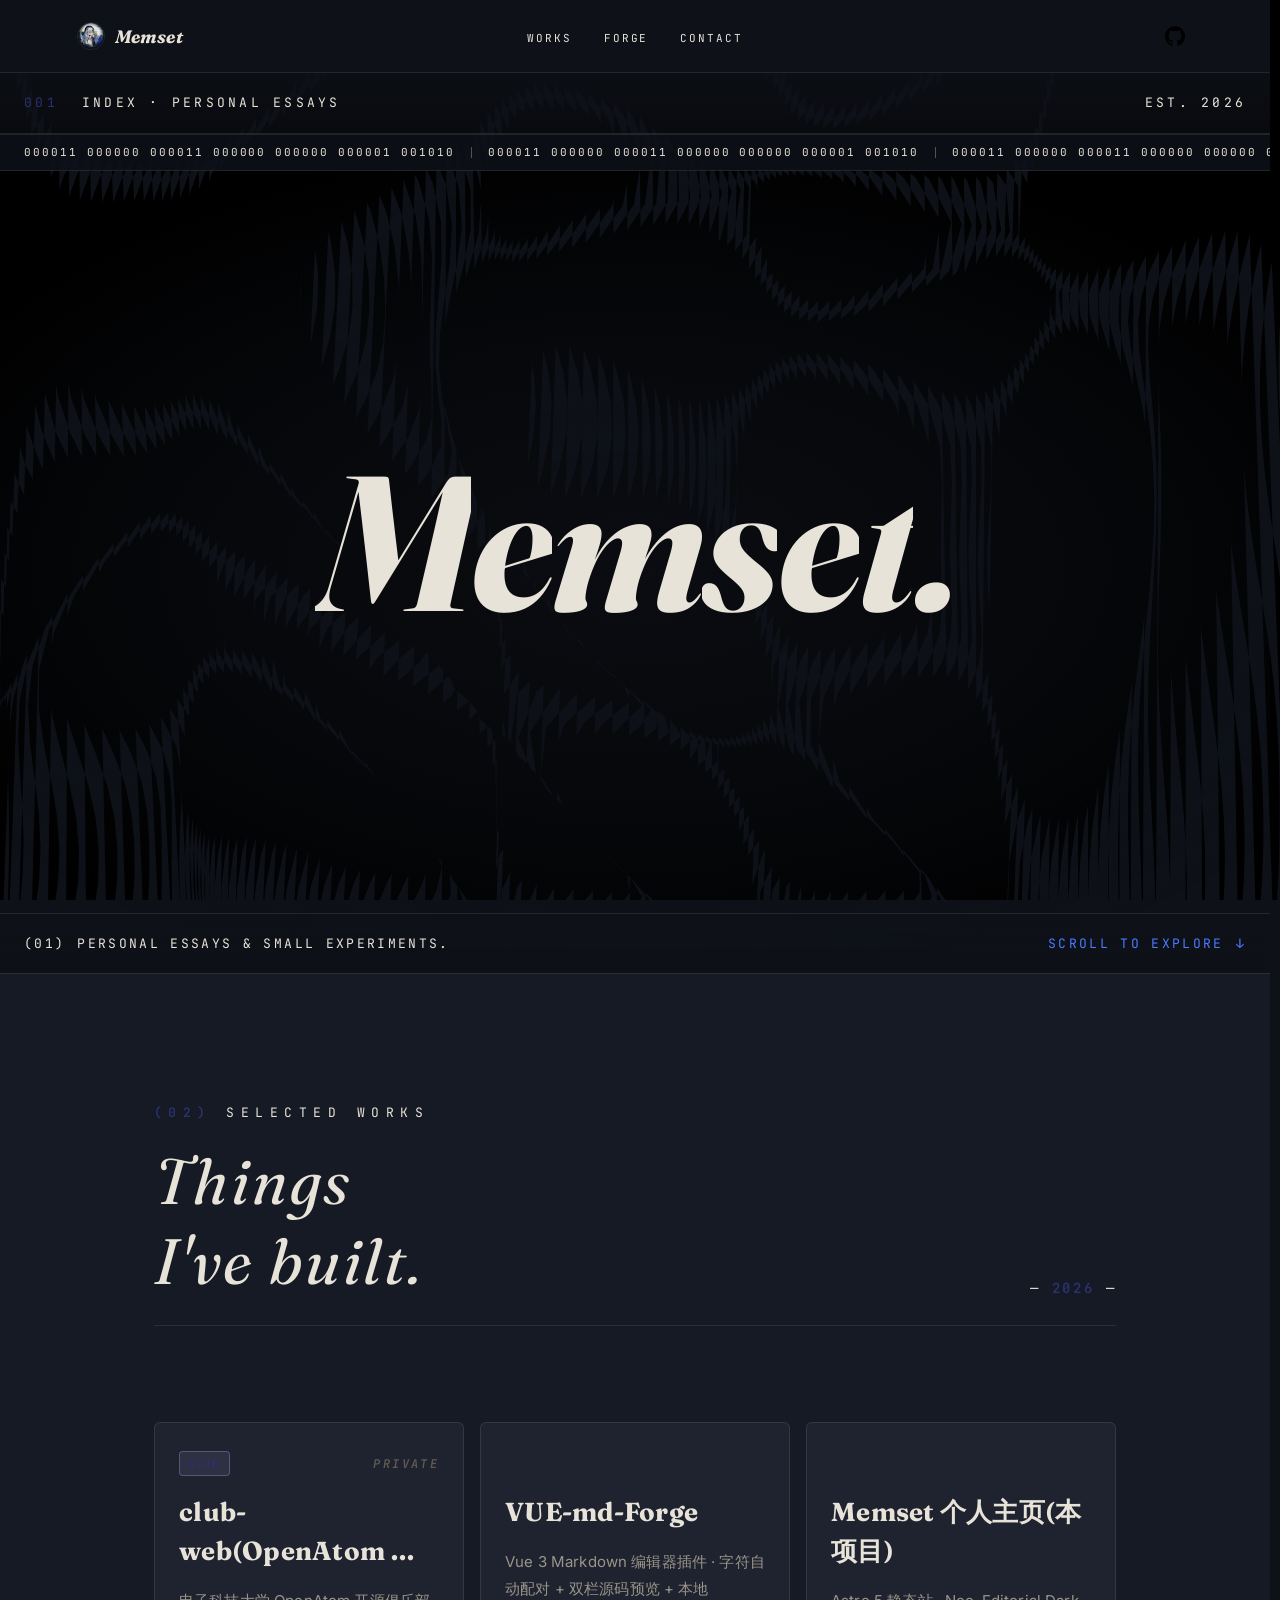
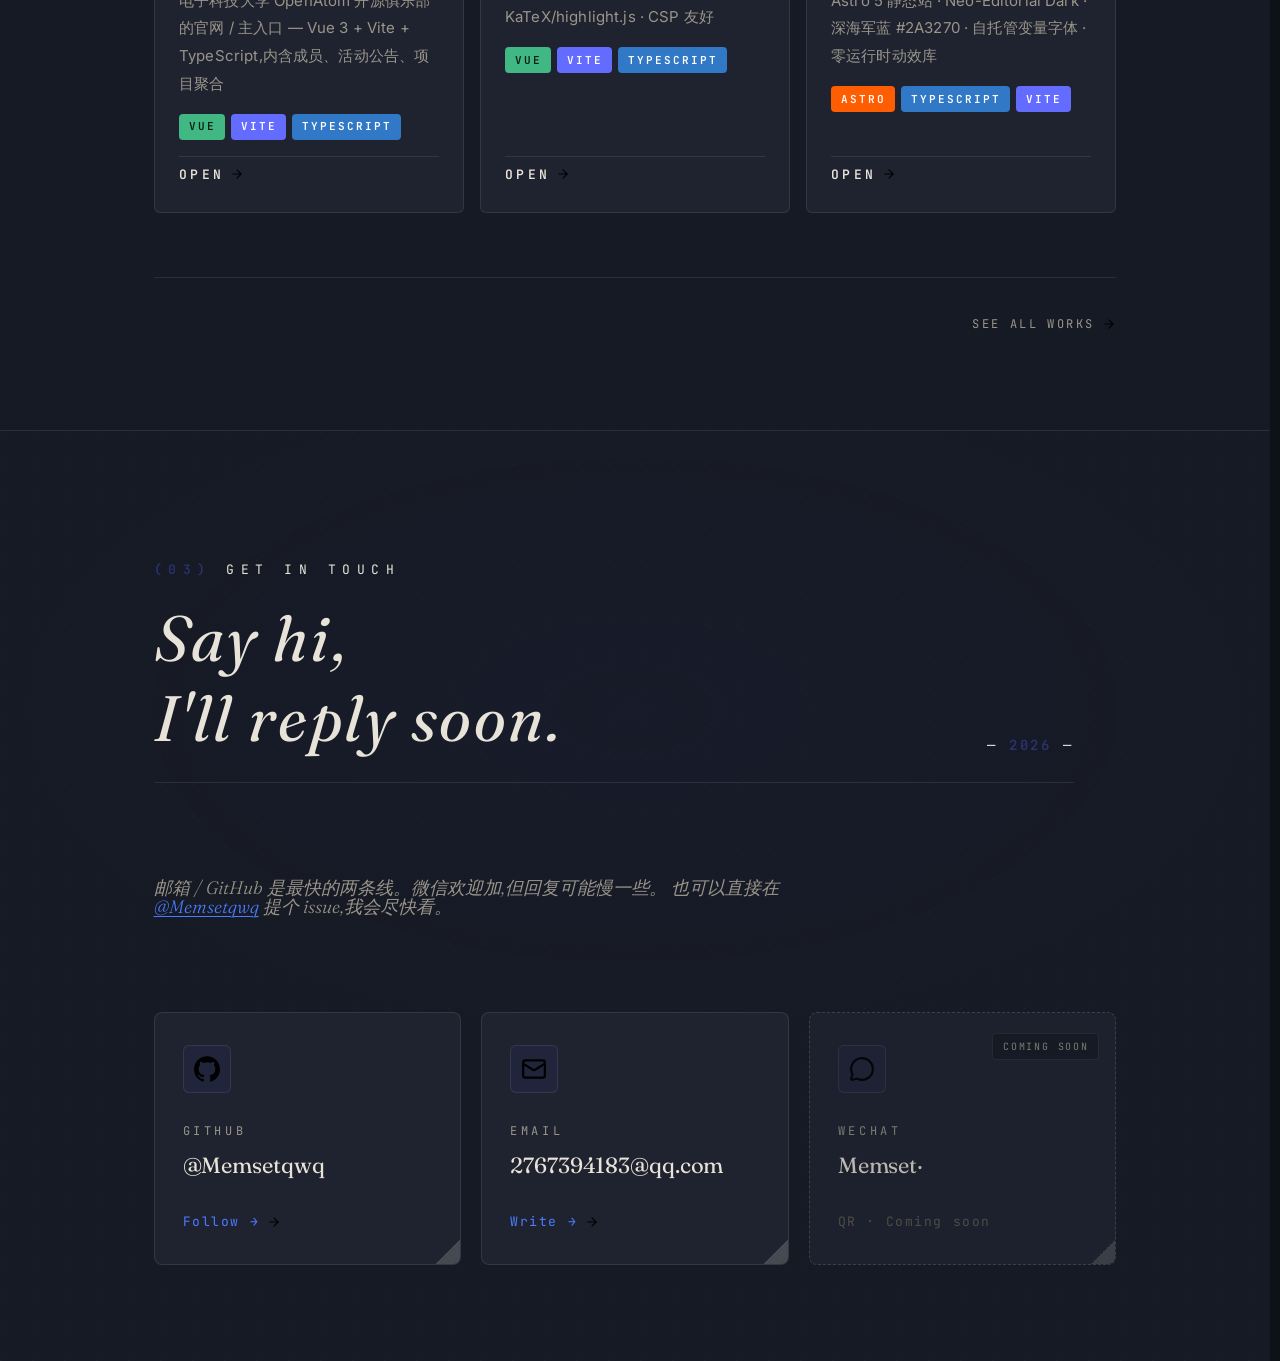
==== commit 324df3c1: "Deploy from blog-source: fix(css): archive tag chip 统一 Linguist 配色 — 跨页面共享 修复:/projects Hub 卡片 tag c" ====
--- a/index.html
+++ b/index.html
@@ -12,10 +12,10 @@
       window.addEventListener('pageshow', function () {
         window.scrollTo({ top: 0, left: 0, behavior: 'instant' });
       });
-    </script><!-- 主标题 / 描述 --><title>Memset · 个人随笔与小实验</title><meta name="description" content="个人随笔与小实验 · Memset · est. 2026"><!-- Canonical --><link rel="canonical" href="https://memsetqwq.github.io/"><!-- Favicon — 头像 PNG 多尺寸 --><link rel="icon" type="image/png" sizes="32x32" href="/favicon-32.png"><link rel="icon" type="image/png" sizes="16x16" href="/favicon-16.png"><link rel="apple-touch-icon" sizes="180x180" href="/apple-touch-icon.png"><!-- Open Graph --><meta property="og:type" content="website"><meta property="og:title" content="Memset · 个人随笔与小实验"><meta property="og:description" content="个人随笔与小实验 · Memset · est. 2026"><meta property="og:url" content="https://memsetqwq.github.io/"><meta property="og:image" content="https://memsetqwq.github.io/og-image.png"><!-- Twitter --><meta name="twitter:card" content="summary_large_image"><meta name="twitter:title" content="Memset · 个人随笔与小实验"><meta name="twitter:description" content="个人随笔与小实验 · Memset · est. 2026"><!-- 主题色(移动浏览器 UI)— Neo-Editorial 暖炭底 --><meta name="theme-color" content="#0E1118"><meta name="color-scheme" content="dark"><!-- View Transitions --><meta name="astro-view-transitions-enabled" content="true"><meta name="astro-view-transitions-fallback" content="animate"><script type="module" src="/_astro/ClientRouter.astro_astro_type_script_index_0_lang.CDGfc0hd.js"></script><!-- JSON-LD:个人身份 --><script type="application/ld+json">{"@context":"https://schema.org","@type":"Person","name":"Memset","url":"https://memsetqwq.github.io","sameAs":["https://github.com/Memsetqwq"]}</script><link rel="stylesheet" href="/_astro/forge.COxvXy3U.css">
+    </script><!-- 主标题 / 描述 --><title>Memset · 个人随笔与小实验</title><meta name="description" content="个人随笔与小实验 · Memset · est. 2026"><!-- Canonical --><link rel="canonical" href="https://memsetqwq.github.io/"><!-- Favicon — 头像 PNG 多尺寸 --><link rel="icon" type="image/png" sizes="32x32" href="/favicon-32.png"><link rel="icon" type="image/png" sizes="16x16" href="/favicon-16.png"><link rel="apple-touch-icon" sizes="180x180" href="/apple-touch-icon.png"><!-- Open Graph --><meta property="og:type" content="website"><meta property="og:title" content="Memset · 个人随笔与小实验"><meta property="og:description" content="个人随笔与小实验 · Memset · est. 2026"><meta property="og:url" content="https://memsetqwq.github.io/"><meta property="og:image" content="https://memsetqwq.github.io/og-image.png"><!-- Twitter --><meta name="twitter:card" content="summary_large_image"><meta name="twitter:title" content="Memset · 个人随笔与小实验"><meta name="twitter:description" content="个人随笔与小实验 · Memset · est. 2026"><!-- 主题色(移动浏览器 UI)— Neo-Editorial 暖炭底 --><meta name="theme-color" content="#0E1118"><meta name="color-scheme" content="dark"><!-- View Transitions --><meta name="astro-view-transitions-enabled" content="true"><meta name="astro-view-transitions-fallback" content="animate"><script type="module" src="/_astro/ClientRouter.astro_astro_type_script_index_0_lang.CDGfc0hd.js"></script><!-- JSON-LD:个人身份 --><script type="application/ld+json">{"@context":"https://schema.org","@type":"Person","name":"Memset","url":"https://memsetqwq.github.io","sameAs":["https://github.com/Memsetqwq"]}</script><link rel="stylesheet" href="/_astro/forge.DtIeI9El.css">
 <style>.nav[data-astro-cid-dmqpwcec]{position:sticky;top:0;z-index:var(--z-nav);width:100%;background:var(--bg-deep);border-bottom:1px solid var(--line);transition:background var(--dur-base) var(--ease-out-quart)}.nav__container[data-astro-cid-dmqpwcec]{display:grid;grid-template-columns:1fr auto 1fr;align-items:center;height:4.5rem;padding:0 var(--gutter);gap:1rem}.nav__logo[data-astro-cid-dmqpwcec]{display:inline-flex;align-items:center;gap:.625rem;color:var(--text);transition:color var(--dur-fast)}.nav__logo[data-astro-cid-dmqpwcec]:hover{color:var(--accent)}.nav__logo-img[data-astro-cid-dmqpwcec]{display:block;width:1.75rem;height:1.75rem;border-radius:50%;object-fit:cover;border:1px solid var(--line);flex-shrink:0}.nav__logo-text[data-astro-cid-dmqpwcec]{font-family:var(--font-display);font-style:italic;font-weight:var(--fw-bold);font-size:1.125rem;letter-spacing:-.01em}.nav__menu[data-astro-cid-dmqpwcec]{justify-self:center}.nav__list[data-astro-cid-dmqpwcec]{display:flex;gap:2rem;list-style:none}.nav__link[data-astro-cid-dmqpwcec]{display:inline-flex;align-items:center;font-family:var(--font-mono);font-size:11px;letter-spacing:.18em;text-transform:uppercase;color:var(--text);position:relative;transition:color var(--dur-fast)}.nav__link[data-astro-cid-dmqpwcec]:after{content:"";position:absolute;bottom:-4px;left:0;width:0;height:1px;background:var(--accent);transition:width var(--dur-base) var(--ease-out-quart)}.nav__link[data-astro-cid-dmqpwcec]:hover{color:var(--accent)}.nav__link[data-astro-cid-dmqpwcec]:hover:after{width:100%}.nav__social[data-astro-cid-dmqpwcec]{justify-self:end;display:flex;gap:.75rem;align-items:center}.nav__social-link[data-astro-cid-dmqpwcec]{display:inline-flex;align-items:center;justify-content:center;width:2.25rem;height:2.25rem;border-radius:var(--radius);color:#fff;transition:color var(--dur-fast),background var(--dur-fast),border-color var(--dur-fast);border:1px solid transparent}.nav__social-link[data-astro-cid-dmqpwcec]:hover{color:var(--accent);background:var(--accent-soft);border-color:var(--accent)}@media(max-width:720px){.nav__container[data-astro-cid-dmqpwcec]{grid-template-columns:auto 1fr auto;gap:.5rem}.nav__menu[data-astro-cid-dmqpwcec],.nav__logo-text[data-astro-cid-dmqpwcec]{display:none}}@keyframes astroFadeInOut{0%{opacity:1}to{opacity:0}}@keyframes astroFadeIn{0%{opacity:0;mix-blend-mode:plus-lighter}to{opacity:1;mix-blend-mode:plus-lighter}}@keyframes astroFadeOut{0%{opacity:1;mix-blend-mode:plus-lighter}to{opacity:0;mix-blend-mode:plus-lighter}}@keyframes astroSlideFromRight{0%{transform:translate(100%)}}@keyframes astroSlideFromLeft{0%{transform:translate(-100%)}}@keyframes astroSlideToRight{to{transform:translate(100%)}}@keyframes astroSlideToLeft{to{transform:translate(-100%)}}@media(prefers-reduced-motion){::view-transition-group(*),::view-transition-old(*),::view-transition-new(*){animation:none!important}[data-astro-transition-scope]{animation:none!important}}
 </style>
-<link rel="stylesheet" href="/_astro/index.eyC_8sDC.css">
+<link rel="stylesheet" href="/_astro/index.B-gFtWu_.css">
 <style>.icon[data-astro-cid-patnjmll]{display:inline-block;vertical-align:middle;flex-shrink:0}
 </style></head> <body> <div class="loader" id="loader" data-duration="3000" aria-hidden="true" data-astro-cid-7p2d43sv> <!-- 蓝色波浪盒(整块下扫,结束后 display:none) --> <div class="loader__wave-box" id="waveBox" data-astro-cid-7p2d43sv> <div class="loader__waves" data-astro-cid-7p2d43sv> <img src="/img/waves/wave-1.svg" alt="" data-astro-cid-7p2d43sv> <img src="/img/waves/wave-2.svg" alt="" data-astro-cid-7p2d43sv> <img src="/img/waves/wave-3.svg" alt="" data-astro-cid-7p2d43sv> <img src="/img/waves/wave-4.svg" alt="" data-astro-cid-7p2d43sv> <img src="/img/waves/wave-5.svg" id="shape" alt="" data-astro-cid-7p2d43sv> </div> </div> <!-- 中央文字(波浪盒之外,在视频上,2.5s 时淡出) --> <div class="loader__center" id="centerText" data-astro-cid-7p2d43sv> <h1 class="loader__brand" data-astro-cid-7p2d43sv>Memset.</h1> <p class="loader__tagline" data-astro-cid-7p2d43sv>
 Personal essays & small experiments<br data-astro-cid-7p2d43sv>
--- a/_astro/forge.DtIeI9El.css
+++ b/_astro/forge.DtIeI9El.css
@@ -0,0 +1 @@
+@import"https://fonts.googleapis.com/css2?family=Fraunces:ital,opsz,wght@0,9..144,300..700;1,9..144,300..700&family=Inter:wght@300..700&family=JetBrains+Mono:wght@400;700&display=swap";:root{--bg-deep: #0E1118;--bg: #161A24;--bg-elevated: #1F2330;--bg-glass: rgba(22, 26, 36, .65);--text: #E8E3D8;--text-dim: #9A958A;--text-muted: #5F5A52;--text-invert: #0E1118;--accent: #2A3270;--accent-soft: rgba(42, 50, 112, .18);--accent-glow: rgba(42, 50, 112, .4);--accent-warm: #4D7BFF;--accent-warm-soft: rgba(77, 123, 255, .16);--line: rgba(232, 227, 216, .1);--line-strong: rgba(232, 227, 216, .2);--line-accent: rgba(42, 50, 112, .45);--state-ok: #6EE7B7;--state-warn: #4D7BFF;--state-err: #E07A7A;--font-display: "Fraunces", "Noto Serif SC", Georgia, serif;--font-body: "Inter", "Noto Sans SC", system-ui, -apple-system, "Helvetica Neue", sans-serif;--font-mono: "JetBrains Mono", ui-monospace, "Consolas", monospace;--features-display: "ss01" 1;--features-mono: "calt" 0, "zero" 1;--fs-xs: .75rem;--fs-sm: .875rem;--fs-base: 1rem;--fs-lg: 1.125rem;--fs-xl: 1.5rem;--fs-2xl: 2rem;--fs-3xl: 2.75rem;--fs-4xl: clamp(2.5rem, 5vw, 4rem);--fs-hero: clamp(4.5rem, 9vw, 9rem);--lh-tight: .85;--lh-snug: 1.05;--lh-base: 1.55;--lh-loose: 1.75;--fw-light: 300;--fw-regular: 400;--fw-medium: 500;--fw-semibold: 600;--fw-bold: 700;--fw-black: 900;--space-1: 4px;--space-2: 8px;--space-3: 16px;--space-4: 24px;--space-5: 40px;--space-6: 64px;--space-7: 96px;--space-8: 128px;--space-9: 192px;--radius-sm: 4px;--radius-md: 6px;--radius-lg: 8px;--radius: var(--radius-md);--ease-out-expo: cubic-bezier(.16, 1, .3, 1);--ease-out-quart: cubic-bezier(.25, 1, .5, 1);--ease-in-out-quart: cubic-bezier(.76, 0, .24, 1);--ease-out-back: cubic-bezier(.34, 1.56, .64, 1);--dur-fast: .18s;--dur-base: .36s;--dur-slow: .72s;--z-bg: 0;--z-noise: 1;--z-base: 2;--z-card: 10;--z-nav: 100;--z-modal: 200;--z-loader: 9999;--container-max: 1440px;--gutter: clamp(24px, 6vw, 80px);--wave-bg: #0E1118;--wave-stroke: #E8E3D8}@media(prefers-reduced-motion:reduce){:root{--dur-fast: 0ms;--dur-base: 0ms;--dur-slow: 0ms}}*,*:before,*:after{box-sizing:border-box}*{margin:0;padding:0}html{-moz-text-size-adjust:none;-webkit-text-size-adjust:none;text-size-adjust:none;scroll-behavior:auto;-webkit-font-smoothing:antialiased;-moz-osx-font-smoothing:grayscale;overflow-x:hidden;overflow-y:scroll;scrollbar-gutter:stable}body{min-height:100vh;line-height:1.5;font-family:var(--font-body);text-rendering:optimizeLegibility}img,picture,video,canvas,svg{display:block;max-width:100%;height:auto}input,button,textarea,select{font:inherit;color:inherit}button{background:none;border:none;cursor:pointer;padding:0}a{color:inherit;text-decoration:none}p,h1,h2,h3,h4,h5,h6{overflow-wrap:break-word}ul,ol{list-style:none}dl,dd{margin:0}#root,#__next{isolation:isolate}:focus-visible{outline:2px solid var(--accent);outline-offset:4px}:focus:not(:focus-visible){outline:none}h1,h2,h3,h4,h5,h6{font-family:var(--font-display);font-weight:var(--fw-regular);letter-spacing:-.02em;line-height:var(--lh-snug);text-rendering:optimizeLegibility;-webkit-font-smoothing:antialiased;font-feature-settings:"ss01" 1;color:var(--text)}h1{font-size:var(--fs-hero);font-weight:var(--fw-bold);font-style:italic;line-height:1.05;letter-spacing:-.025em}h2{font-size:var(--fs-3xl);font-weight:var(--fw-regular);letter-spacing:-.015em;line-height:var(--lh-snug)}h3{font-size:var(--fs-2xl);font-weight:var(--fw-regular)}h4{font-size:var(--fs-sm);font-family:var(--font-mono);text-transform:uppercase;letter-spacing:.15em;color:var(--text-dim);font-weight:var(--fw-regular)}p{font-family:var(--font-body);font-size:var(--fs-base);line-height:var(--lh-loose);font-weight:var(--fw-regular);color:var(--text)}.mono,code,kbd,samp{font-family:var(--font-mono);font-feature-settings:"calt" 0,"zero" 1;letter-spacing:.02em;font-variant-numeric:tabular-nums}code{font-size:.9em;background:var(--accent-soft);padding:.1em .4em;border-radius:var(--radius-sm);color:var(--accent)}.bilingual{display:inline-flex;align-items:baseline;gap:.6em;font-family:var(--font-mono);font-size:var(--fs-xs);text-transform:uppercase;letter-spacing:.2em;color:var(--text-dim)}.bilingual em{font-style:normal;color:var(--accent);font-weight:var(--fw-regular)}.tnum{font-variant-numeric:tabular-nums;font-feature-settings:"tnum" 1}.lead{font-family:var(--font-display);font-style:italic;font-weight:var(--fw-light);font-size:var(--fs-lg);line-height:var(--lh-snug);color:var(--text-dim);max-width:60ch}html{background-color:var(--bg-deep)}body{background:var(--bg-deep);color:var(--text);font-family:var(--font-body);position:relative;overflow-x:hidden;min-height:100vh}.container{width:100%;max-width:var(--container-max);margin-inline:auto;padding-inline:var(--gutter)}.section{position:relative;z-index:var(--z-base);padding-block:var(--space-8) var(--space-7);padding-inline:var(--gutter);border-top:1px solid var(--line)}.sec-title{display:grid;grid-template-columns:1fr auto;align-items:end;gap:var(--space-5);margin-bottom:var(--space-7);padding-bottom:var(--space-4);border-bottom:1px solid var(--line)}.sec-title__head{display:flex;flex-direction:column;gap:var(--space-3)}.sec-title__eyebrow{font-family:var(--font-mono);font-size:.8125rem;color:var(--text);letter-spacing:.5em;text-transform:uppercase}.sec-title__eyebrow em{font-style:normal;color:var(--accent);font-weight:var(--fw-semibold)}.sec-title__heading{font-family:var(--font-display);font-style:italic;font-weight:var(--fw-regular);font-size:clamp(2.25rem,5vw,4rem);line-height:1.25;letter-spacing:.04em;color:var(--text)}.sec-title__no{font-family:var(--font-mono);font-size:var(--fs-sm);color:var(--text);letter-spacing:.2em;white-space:nowrap;font-feature-settings:"tnum" 1,"zero" 1}.sec-title__no strong{color:var(--accent);font-weight:var(--fw-semibold)}.flex{display:flex}.flex-col{display:flex;flex-direction:column}.items-center{align-items:center}.items-end{align-items:flex-end}.justify-between{justify-content:space-between}.gap-2{gap:var(--space-2)}.gap-3{gap:var(--space-3)}.gap-4{gap:var(--space-4)}.gap-5{gap:var(--space-5)}.gap-6{gap:var(--space-6)}.text-dim{color:var(--text-dim)}.text-muted{color:var(--text-muted)}.text-accent{color:var(--accent)}.text-warm{color:var(--accent-warm)}.font-mono{font-family:var(--font-mono)}.font-display{font-family:var(--font-display)}.uppercase{text-transform:uppercase}[data-reveal]{opacity:0}@media(max-width:860px){:root{--gutter: clamp(16px, 5vw, 32px)}.section{padding-block:var(--space-6) var(--space-5)}.sec-title{grid-template-columns:1fr;gap:var(--space-3)}}*{scrollbar-width:thin;scrollbar-color:var(--accent) var(--bg-deep)}*::-webkit-scrollbar{width:6px;height:6px}*::-webkit-scrollbar-track{background:var(--bg-deep)}*::-webkit-scrollbar-thumb{background:var(--accent)}*::-webkit-scrollbar-thumb:hover{background:var(--text)}::selection{background:var(--accent);color:var(--text-invert)}.archive__tag-chip{font-size:.6875rem;padding:.3rem .6rem;border-radius:var(--radius-sm);letter-spacing:.18em;text-transform:uppercase;font-weight:var(--fw-semibold);background:#4a5568;color:#fff}.archive__tag-chip[data-tag=vue]{background:#41b883;color:#0a1f15}.archive__tag-chip[data-tag=typescript]{background:#3178c6;color:#fff}.archive__tag-chip[data-tag=javascript]{background:#f1e05a;color:#1a1300}.archive__tag-chip[data-tag=vite]{background:#646cff;color:#fff}.archive__tag-chip[data-tag=astro]{background:#ff5d01;color:#fff}.archive__tag-chip[data-tag=markdown]{background:#083fa1;color:#fff}.archive__tag-chip[data-tag=python]{background:#3572a5;color:#fff}.archive__tag-chip[data-tag=css]{background:#563d7c;color:#fff}.archive__tag-chip[data-tag=html]{background:#e34c26;color:#fff}.archive__tag-chip[data-tag=shell]{background:#89e051;color:#0a1f0a}.archive__tag-chip[data-tag=swift]{background:#f05138;color:#fff}.archive__tag-chip[data-tag=java]{background:#b07219;color:#fff}.archive__tag-chip[data-tag=react]{background:#61dafb;color:#0a1f1f}.archive__tag-chip[data-tag=opensource]{background:#2ea454;color:#fff}.archive__tag-chip[data-tag=mirror],.archive__tag-chip[data-tag=team]{background:#6e7681;color:#fff}.archive__tag-chip[data-tag=katex]{background:#6c1f80;color:#fff}.archive__tag-chip[data-tag="highlight.js"]{background:#f7a41d;color:#1a1300}.loader[data-astro-cid-7p2d43sv]{position:fixed;inset:0;z-index:var(--z-loader);pointer-events:none}.loader__wave-box[data-astro-cid-7p2d43sv]{position:absolute;inset:0;display:flex;justify-content:center;height:120vh;width:100%;background-color:var(--accent);transform:translateY(-10vh);animation:down 2s ease-out .5s forwards;z-index:2}@keyframes down{0%{transform:translateY(-10vh)}to{transform:translateY(110vh)}}.loader__waves[data-astro-cid-7p2d43sv]{display:block;position:absolute;bottom:120vh;width:100%;height:100%;pointer-events:none}.loader__waves[data-astro-cid-7p2d43sv] img[data-astro-cid-7p2d43sv]{position:absolute;left:0;width:100%;display:block}#shape[data-astro-cid-7p2d43sv]{position:absolute;left:0;bottom:-1vw}.loader__waves[data-astro-cid-7p2d43sv] img[data-astro-cid-7p2d43sv]:nth-child(1){opacity:.8;bottom:-.1vw;animation:move-1 5s infinite}.loader__waves[data-astro-cid-7p2d43sv] img[data-astro-cid-7p2d43sv]:nth-child(2){opacity:.7;bottom:.5vw;animation:move-2 4s infinite}.loader__waves[data-astro-cid-7p2d43sv] img[data-astro-cid-7p2d43sv]:nth-child(3){bottom:.3vw;opacity:.6;animation:move-3 3.5s infinite}.loader__waves[data-astro-cid-7p2d43sv] img[data-astro-cid-7p2d43sv]:nth-child(4){bottom:.1vw;opacity:.5;animation:move-4 3s infinite}@keyframes move-1{50%{transform:translateY(35px)}}@keyframes move-2{50%{transform:translateY(25px)}}@keyframes move-3{50%{transform:translateY(20px)}}@keyframes move-4{50%{transform:translateY(20px)}}.loader__center[data-astro-cid-7p2d43sv]{position:absolute;left:50%;top:50%;transform:translate(-50%,-50%);text-align:center;z-index:1;width:90%;max-width:720px;color:var(--text);animation:out 1s 2.5s forwards;pointer-events:none}.loader__brand[data-astro-cid-7p2d43sv]{font-family:var(--font-display);font-style:italic;font-size:clamp(2.5rem,8vw,6rem);font-weight:var(--fw-bold);letter-spacing:-.02em;color:var(--text);margin:0 0 var(--space-3) 0;line-height:1}.loader__tagline[data-astro-cid-7p2d43sv]{font-family:var(--font-mono);font-size:var(--fs-sm);line-height:1.7;color:var(--text);opacity:.85;margin:0;letter-spacing:.1em;text-transform:uppercase}@keyframes out{to{opacity:0;visibility:hidden}}@media(prefers-reduced-motion:reduce){.loader__wave-box[data-astro-cid-7p2d43sv]{animation:none!important;transform:translateY(110vh);display:none}.loader__center[data-astro-cid-7p2d43sv]{animation:none!important;opacity:0;visibility:hidden}}.astro-route-announcer{position:absolute;left:0;top:0;clip:rect(0 0 0 0);clip-path:inset(50%);overflow:hidden;white-space:nowrap;width:1px;height:1px}
--- a/_astro/index.B-gFtWu_.css
+++ b/_astro/index.B-gFtWu_.css
@@ -0,0 +1 @@
+a-waves[data-astro-cid-cmbyvb6d]{--x: -.5rem;--y: 50%;position:fixed;inset:0;margin:0;padding:0;width:100%;height:100%;overflow:hidden;z-index:0}a-waves[data-astro-cid-cmbyvb6d]:before{position:absolute;top:0;left:0;width:.5rem;height:.5rem;background:var(--text);border-radius:50%;transform:translate3d(calc(var(--x) - 50%),calc(var(--y) - 50%),0);will-change:transform;content:"";z-index:2}a-waves[data-astro-cid-cmbyvb6d] svg[data-astro-cid-cmbyvb6d]{display:block;width:100%;height:100%;position:relative;z-index:1}a-waves[data-astro-cid-cmbyvb6d] svg[data-astro-cid-cmbyvb6d] path[data-astro-cid-cmbyvb6d]{fill:none;stroke:var(--text);stroke-width:1px}@media(prefers-reduced-motion:reduce){a-waves[data-astro-cid-cmbyvb6d]:before{display:none}}.hero[data-astro-cid-bbe6dxrz]{position:relative;min-height:100svh;display:flex;flex-direction:column;overflow:hidden;color:var(--text);isolation:isolate}.hero__overlay[data-astro-cid-bbe6dxrz]{position:absolute;inset:0;z-index:1;pointer-events:none;background:radial-gradient(ellipse 85% 65% at 50% 55%,#0e1118b8,#0e111873 40%,#0e111800 75%)}.hero__top[data-astro-cid-bbe6dxrz],.hero__separator[data-astro-cid-bbe6dxrz],.hero__title[data-astro-cid-bbe6dxrz],.hero__meta[data-astro-cid-bbe6dxrz]{position:relative;z-index:2}.hero__top[data-astro-cid-bbe6dxrz]{display:flex;justify-content:space-between;align-items:center;padding:1.25rem 1.5rem;border-bottom:1px solid var(--line);background:linear-gradient(to bottom,#0e1118d9,#0e111899)}.hero__eyebrow[data-astro-cid-bbe6dxrz]{display:inline-flex;align-items:center;gap:1.5rem;font-size:.8125rem;letter-spacing:.25em;text-transform:uppercase;color:var(--text)}.hero__eyebrow-num[data-astro-cid-bbe6dxrz]{color:var(--accent);font-feature-settings:"tnum" 1}.hero__date[data-astro-cid-bbe6dxrz]{font-size:.8125rem;letter-spacing:.25em;text-transform:uppercase;color:var(--text)}.hero__separator[data-astro-cid-bbe6dxrz]{display:flex;align-items:center;width:100%;padding:.75rem 1.5rem;border-top:1px solid var(--line);border-bottom:1px solid var(--line);font-family:var(--font-mono);font-size:.6875rem;letter-spacing:.18em;line-height:1;gap:1rem;overflow:hidden;background:#0e1118e0}.hero__binaries[data-astro-cid-bbe6dxrz]{display:flex;gap:1rem;white-space:nowrap;animation:scroll-x 32s linear infinite;will-change:transform}.hero__code[data-astro-cid-bbe6dxrz]{color:var(--text);font-feature-settings:"tnum" 1}.hero__stripes[data-astro-cid-bbe6dxrz]{flex-shrink:0;width:1px;height:1em;background:var(--text-dim);opacity:.5}@keyframes scroll-x{0%{transform:translate(0)}to{transform:translate(-50%)}}.hero__title[data-astro-cid-bbe6dxrz]{flex:1;display:flex;align-items:center;justify-content:center;flex-wrap:wrap;margin:0;padding:1rem 1.5rem;cursor:default;font-family:var(--font-display);font-weight:var(--fw-bold);font-style:italic;font-size:min(15vw,16rem);line-height:1.05;letter-spacing:-.025em;color:var(--text);text-align:center}.hero__word[data-astro-cid-bbe6dxrz]{position:relative;display:inline-flex;margin:0 .05em}.hero__title[data-astro-cid-bbe6dxrz] .char[data-astro-cid-bbe6dxrz]{display:inline-block;line-height:1;overflow:hidden;will-change:transform}.hero__title[data-astro-cid-bbe6dxrz] .char__inner[data-astro-cid-bbe6dxrz]{display:inline-block;color:transparent}.hero[data-astro-cid-bbe6dxrz]:not([data-revealed=true]) .hero__title[data-astro-cid-bbe6dxrz] .char__inner[data-astro-cid-bbe6dxrz]{opacity:0;transform:translateY(105%)}.hero[data-astro-cid-bbe6dxrz][data-revealed=true] .hero__title[data-astro-cid-bbe6dxrz] .char__inner[data-astro-cid-bbe6dxrz]{animation:char-in .9s cubic-bezier(.25,1,.5,1) both}@keyframes char-in{0%{transform:translateY(105%);opacity:0;color:transparent}to{transform:translateY(0);opacity:1;color:var(--text)}}.hero__meta[data-astro-cid-bbe6dxrz]{display:flex;justify-content:space-between;align-items:center;padding:1.25rem 1.5rem;border-top:1px solid var(--line);font-family:var(--font-mono);font-size:.8125rem;letter-spacing:.18em;text-transform:uppercase;color:var(--text);margin-top:auto;background:linear-gradient(to top,#0e1118d9,#0e111899)}.hero__meta-item[data-astro-cid-bbe6dxrz]{display:inline-flex;align-items:center;gap:.75rem;color:var(--text)}.hero__meta-item--end[data-astro-cid-bbe6dxrz]{color:var(--accent-warm)}.hero__meta-num[data-astro-cid-bbe6dxrz]{color:var(--text)}.hero__meta-arrow[data-astro-cid-bbe6dxrz]{display:inline-block;animation:bounce 1.4s ease-in-out infinite}@keyframes bounce{0%,to{transform:translateY(0)}50%{transform:translateY(4px)}}.hero[data-astro-cid-bbe6dxrz][data-revealed=true] .hero__title[data-astro-cid-bbe6dxrz] .char__inner[data-astro-cid-bbe6dxrz]{animation-delay:0s}.hero[data-astro-cid-bbe6dxrz][data-revealed=true] .hero__title[data-astro-cid-bbe6dxrz] .char[data-astro-cid-bbe6dxrz]:nth-child(2) .char__inner[data-astro-cid-bbe6dxrz]{animation-delay:.05s}.hero[data-astro-cid-bbe6dxrz][data-revealed=true] .hero__title[data-astro-cid-bbe6dxrz] .char[data-astro-cid-bbe6dxrz]:nth-child(3) .char__inner[data-astro-cid-bbe6dxrz]{animation-delay:.1s}.hero[data-astro-cid-bbe6dxrz][data-revealed=true] .hero__title[data-astro-cid-bbe6dxrz] .char[data-astro-cid-bbe6dxrz]:nth-child(4) .char__inner[data-astro-cid-bbe6dxrz]{animation-delay:.15s}.hero[data-astro-cid-bbe6dxrz][data-revealed=true] .hero__title[data-astro-cid-bbe6dxrz] .char[data-astro-cid-bbe6dxrz]:nth-child(5) .char__inner[data-astro-cid-bbe6dxrz]{animation-delay:.2s}.hero[data-astro-cid-bbe6dxrz][data-revealed=true] .hero__title[data-astro-cid-bbe6dxrz] .char[data-astro-cid-bbe6dxrz]:nth-child(6) .char__inner[data-astro-cid-bbe6dxrz]{animation-delay:.25s}.hero[data-astro-cid-bbe6dxrz][data-revealed=true] .hero__title[data-astro-cid-bbe6dxrz] .char[data-astro-cid-bbe6dxrz]:nth-child(7) .char__inner[data-astro-cid-bbe6dxrz]{animation-delay:.3s}@media(max-width:860px){.hero__title[data-astro-cid-bbe6dxrz]{font-size:calc(31vw - .75rem);padding:1rem}.hero__top[data-astro-cid-bbe6dxrz]{flex-direction:column;align-items:flex-start;gap:.5rem;padding:1rem}.hero__meta[data-astro-cid-bbe6dxrz]{padding:.75rem 1rem;flex-direction:column;align-items:flex-start;gap:.5rem}.hero__separator[data-astro-cid-bbe6dxrz]{padding:.75rem 1rem}}@media(prefers-reduced-motion:reduce){.hero[data-astro-cid-bbe6dxrz]:not([data-revealed=true]) .hero__title[data-astro-cid-bbe6dxrz] .char__inner[data-astro-cid-bbe6dxrz]{opacity:1;transform:none}.hero__title[data-astro-cid-bbe6dxrz] .char__inner[data-astro-cid-bbe6dxrz]{animation:none;color:var(--text)}.hero__binaries[data-astro-cid-bbe6dxrz],.hero__meta-arrow[data-astro-cid-bbe6dxrz]{animation:none}}.contact[data-astro-cid-jjagjrbk]{background:radial-gradient(ellipse 70% 50% at 50% 30%,#2a327014,#2a327000 70%),var(--bg);color:var(--text);position:relative;overflow:hidden}.contact[data-astro-cid-jjagjrbk]:before{content:"";position:absolute;inset:0;background-image:radial-gradient(circle at 1px 1px,rgba(232,227,216,.04) 1px,transparent 0);background-size:32px 32px;pointer-events:none;opacity:.6}.contact[data-astro-cid-jjagjrbk]>.container[data-astro-cid-jjagjrbk]{position:relative;z-index:1}.contact__header[data-astro-cid-jjagjrbk]{margin-bottom:var(--space-7);max-width:920px}.contact__lead[data-astro-cid-jjagjrbk]{margin-top:var(--space-5);max-width:65ch}.contact__inline-link[data-astro-cid-jjagjrbk]{color:var(--accent-warm);text-decoration:underline;text-decoration-thickness:1px;text-underline-offset:3px;transition:color var(--dur-fast)}.contact__inline-link[data-astro-cid-jjagjrbk]:hover{color:var(--text)}.contact__grid[data-astro-cid-jjagjrbk]{list-style:none;display:grid;grid-template-columns:repeat(3,1fr);gap:1.25rem}@media(max-width:860px){.contact__grid[data-astro-cid-jjagjrbk]{grid-template-columns:1fr;gap:1rem}}.contact-card[data-astro-cid-jjagjrbk]{position:relative;display:flex;flex-direction:column;gap:1.75rem;padding:2rem 1.75rem;background:var(--bg-elevated);border:1px solid var(--line);border-radius:var(--radius-lg);overflow:hidden;transition:border-color var(--dur-base) var(--ease-out-quart),transform var(--dur-base) var(--ease-out-quart),box-shadow var(--dur-base) var(--ease-out-quart)}.contact-card[data-astro-cid-jjagjrbk]:before{content:"";position:absolute;top:0;left:0;right:0;height:2px;background:linear-gradient(90deg,transparent 0%,var(--accent) 50%,transparent 100%);opacity:0;transition:opacity var(--dur-base) var(--ease-out-quart)}.contact-card[data-astro-cid-jjagjrbk]:hover{border-color:var(--line-accent);transform:translateY(-4px);box-shadow:0 1px #0003,0 12px 32px -8px #2a327040,0 4px 12px -4px #0000004d}.contact-card[data-astro-cid-jjagjrbk]:hover:before{opacity:1}.contact-card--placeholder[data-astro-cid-jjagjrbk]{border-style:dashed;border-color:var(--line-strong);opacity:.78}.contact-card--placeholder[data-astro-cid-jjagjrbk]:hover{transform:none;border-color:var(--line-accent);box-shadow:none}.contact-card--placeholder[data-astro-cid-jjagjrbk]:before{display:none}.contact-card__icon[data-astro-cid-jjagjrbk]{display:inline-flex;align-items:center;justify-content:center;width:3rem;height:3rem;background:var(--accent-soft);border:1px solid var(--line);border-radius:var(--radius);color:var(--accent);transition:transform var(--dur-base) var(--ease-out-back),background var(--dur-fast)}.contact-card[data-astro-cid-jjagjrbk]:hover .contact-card__icon[data-astro-cid-jjagjrbk]{transform:rotate(-3deg) scale(1.05);background:#2a327047}.contact-card__body[data-astro-cid-jjagjrbk]{display:flex;flex-direction:column;gap:.625rem;flex:1}.contact-card__label[data-astro-cid-jjagjrbk]{font-size:.75rem;letter-spacing:.3em;text-transform:uppercase;color:var(--text-dim)}.contact-card__value[data-astro-cid-jjagjrbk]{font-family:var(--font-display);font-size:1.375rem;font-weight:var(--fw-regular);color:var(--text);line-height:1.25;letter-spacing:-.005em;word-break:break-all}.contact-card__cta[data-astro-cid-jjagjrbk]{margin-top:auto}.contact-card__link[data-astro-cid-jjagjrbk]{display:inline-flex;align-items:center;gap:.5rem;font-family:var(--font-mono);font-size:.8125rem;letter-spacing:.12em;color:var(--accent-warm);transition:gap var(--dur-fast)}.contact-card__link[data-astro-cid-jjagjrbk]:hover{gap:.75rem}.contact-card__link--disabled[data-astro-cid-jjagjrbk]{color:var(--text-muted);cursor:not-allowed}.contact-card__placeholder-tag[data-astro-cid-jjagjrbk]{position:absolute;top:1.25rem;right:1rem;padding:.3rem .6rem;background:var(--bg);border:1px solid var(--line);border-radius:var(--radius-sm);color:var(--text-dim);font-size:10px;letter-spacing:.18em;text-transform:uppercase}.contact-card__corner[data-astro-cid-jjagjrbk]{position:absolute;bottom:0;right:0;width:24px;height:24px;background:linear-gradient(135deg,transparent 50%,var(--line-strong) 50%)}@media(prefers-reduced-motion:reduce){.contact-card[data-astro-cid-jjagjrbk],.contact-card[data-astro-cid-jjagjrbk]:hover,.contact-card__icon[data-astro-cid-jjagjrbk],.contact-card[data-astro-cid-jjagjrbk]:hover .contact-card__icon[data-astro-cid-jjagjrbk]{transition:none;transform:none}}.works-preview[data-astro-cid-j7pv25f6]{background:var(--bg);border-top:1px solid var(--line)}.works-preview__grid[data-astro-cid-j7pv25f6]{display:grid;grid-template-columns:repeat(3,1fr);gap:1rem;margin:var(--space-7) 0 var(--space-6);list-style:none;padding:0}.works-preview__grid[data-astro-cid-j7pv25f6]>li[data-astro-cid-j7pv25f6]{display:flex}.works-preview__grid[data-astro-cid-j7pv25f6]>li[data-astro-cid-j7pv25f6]>.archive__card[data-astro-cid-j7pv25f6]{width:100%}.works-preview__foot[data-astro-cid-j7pv25f6]{padding-top:2rem;border-top:1px solid var(--line);text-align:right}.works-preview__link[data-astro-cid-j7pv25f6]{display:inline-flex;align-items:center;gap:.5rem;font-size:var(--fs-xs);letter-spacing:.2em;text-transform:uppercase;color:var(--text-dim);text-decoration:none;transition:color var(--dur-fast),gap var(--dur-fast)}.works-preview__link[data-astro-cid-j7pv25f6]:hover{color:var(--accent);gap:.75rem}.works-preview[data-astro-cid-j7pv25f6]{perspective:1200px}.works-preview[data-astro-cid-j7pv25f6] .archive__card{position:relative;display:flex;flex-direction:column;gap:1rem;padding:1.75rem 1.5rem;background:var(--bg-elevated);border:1px solid var(--line);border-radius:var(--radius);color:inherit;text-decoration:none;overflow:hidden;transform-style:preserve-3d;transition:border-color .4s var(--ease-out-quart),transform .5s var(--ease-out-quart),box-shadow .5s var(--ease-out-quart);will-change:transform}.works-preview[data-astro-cid-j7pv25f6] .archive__card:before{content:"";position:absolute;inset:0;background:radial-gradient(400px circle at var(--mx, 50%) var(--my, 50%),rgba(184,168,232,.08),transparent 60%);opacity:0;transition:opacity .4s var(--ease-out-quart);pointer-events:none;z-index:1}.works-preview[data-astro-cid-j7pv25f6] .archive__card:hover{border-color:var(--accent);box-shadow:0 24px 60px -20px #00000080,0 0 0 1px #b8a8e826 inset}.works-preview[data-astro-cid-j7pv25f6] .archive__card:hover:before{opacity:1}.works-preview[data-astro-cid-j7pv25f6] .archive__card>*{position:relative;z-index:2}.works-preview[data-astro-cid-j7pv25f6] .archive__meta-head{display:flex;justify-content:space-between;align-items:center;gap:.5rem;min-height:1.6rem;font-size:.75rem;color:var(--text-dim);letter-spacing:.25em;text-transform:uppercase}.works-preview[data-astro-cid-j7pv25f6] .archive__meta-info{display:inline-flex;align-items:center;gap:.4rem;margin-left:auto}.works-preview[data-astro-cid-j7pv25f6] .archive__meta-sep{color:var(--accent);opacity:.6}.works-preview[data-astro-cid-j7pv25f6] .archive__lang,.works-preview[data-astro-cid-j7pv25f6] .archive__stars{color:var(--text);font-weight:var(--fw-semibold);font-feature-settings:"tnum" 1}.works-preview[data-astro-cid-j7pv25f6] .archive__stars{color:var(--accent-warm)}.works-preview[data-astro-cid-j7pv25f6] .archive__private{color:var(--text-muted);font-weight:var(--fw-semibold);letter-spacing:.2em;font-style:italic}.works-preview[data-astro-cid-j7pv25f6] .archive__card-title{margin:0;font-family:var(--font-display);font-size:1.625rem;font-weight:var(--fw-bold);color:var(--text);line-height:1.5;letter-spacing:.01em;display:-webkit-box;-webkit-line-clamp:2;-webkit-box-orient:vertical;overflow:hidden;text-overflow:ellipsis}.works-preview[data-astro-cid-j7pv25f6] .archive__summary{margin:0;font-size:.9375rem;color:var(--text-dim);line-height:1.85;letter-spacing:.01em}.works-preview[data-astro-cid-j7pv25f6] .archive__tags-list{display:flex;flex-wrap:wrap;gap:.375rem;list-style:none;padding:0;margin:0}.works-preview[data-astro-cid-j7pv25f6] .archive__card-foot{margin-top:auto;padding-top:.5rem;border-top:1px solid var(--line);display:flex;gap:.5rem;align-items:center;justify-content:space-between;font-size:.8125rem;color:var(--text);letter-spacing:.25em;text-transform:uppercase;font-weight:var(--fw-semibold)}.works-preview[data-astro-cid-j7pv25f6] .archive__card-link{display:inline-flex;align-items:center;gap:.375rem;transition:color var(--dur-fast),gap var(--dur-fast)}.works-preview[data-astro-cid-j7pv25f6] .archive__card:hover .archive__card-link{color:var(--accent);gap:.6rem}.works-preview[data-astro-cid-j7pv25f6] .archive__pushed{font-size:.6875rem;color:var(--text-muted);letter-spacing:.15em;text-transform:lowercase}.works-preview[data-astro-cid-j7pv25f6] .archive__source{display:inline-flex;align-items:center;padding:.25rem .55rem;border-radius:var(--radius-sm);font-size:.625rem;letter-spacing:.18em;text-transform:uppercase;font-weight:var(--fw-semibold);flex-shrink:0}.works-preview[data-astro-cid-j7pv25f6] .archive__source--self{background:#4d7bff1f;color:#4d7bff;border:1px solid rgba(77,123,255,.35)}.works-preview[data-astro-cid-j7pv25f6] .archive__source--club{background:#b8a8e81a;color:var(--accent);border:1px solid rgba(184,168,232,.3)}.works-preview[data-astro-cid-j7pv25f6] .archive__source--mirror{background:#6e768126;color:var(--text-dim);border:1px solid var(--line)}@media(max-width:860px){.works-preview__grid[data-astro-cid-j7pv25f6]{grid-template-columns:1fr}}@media(prefers-reduced-motion:reduce){.works-preview[data-astro-cid-j7pv25f6]{perspective:none}.works-preview[data-astro-cid-j7pv25f6] .archive__card,.works-preview[data-astro-cid-j7pv25f6] .archive__card:hover{transform:none!important}.works-preview[data-astro-cid-j7pv25f6] .archive__card:before{display:none}}
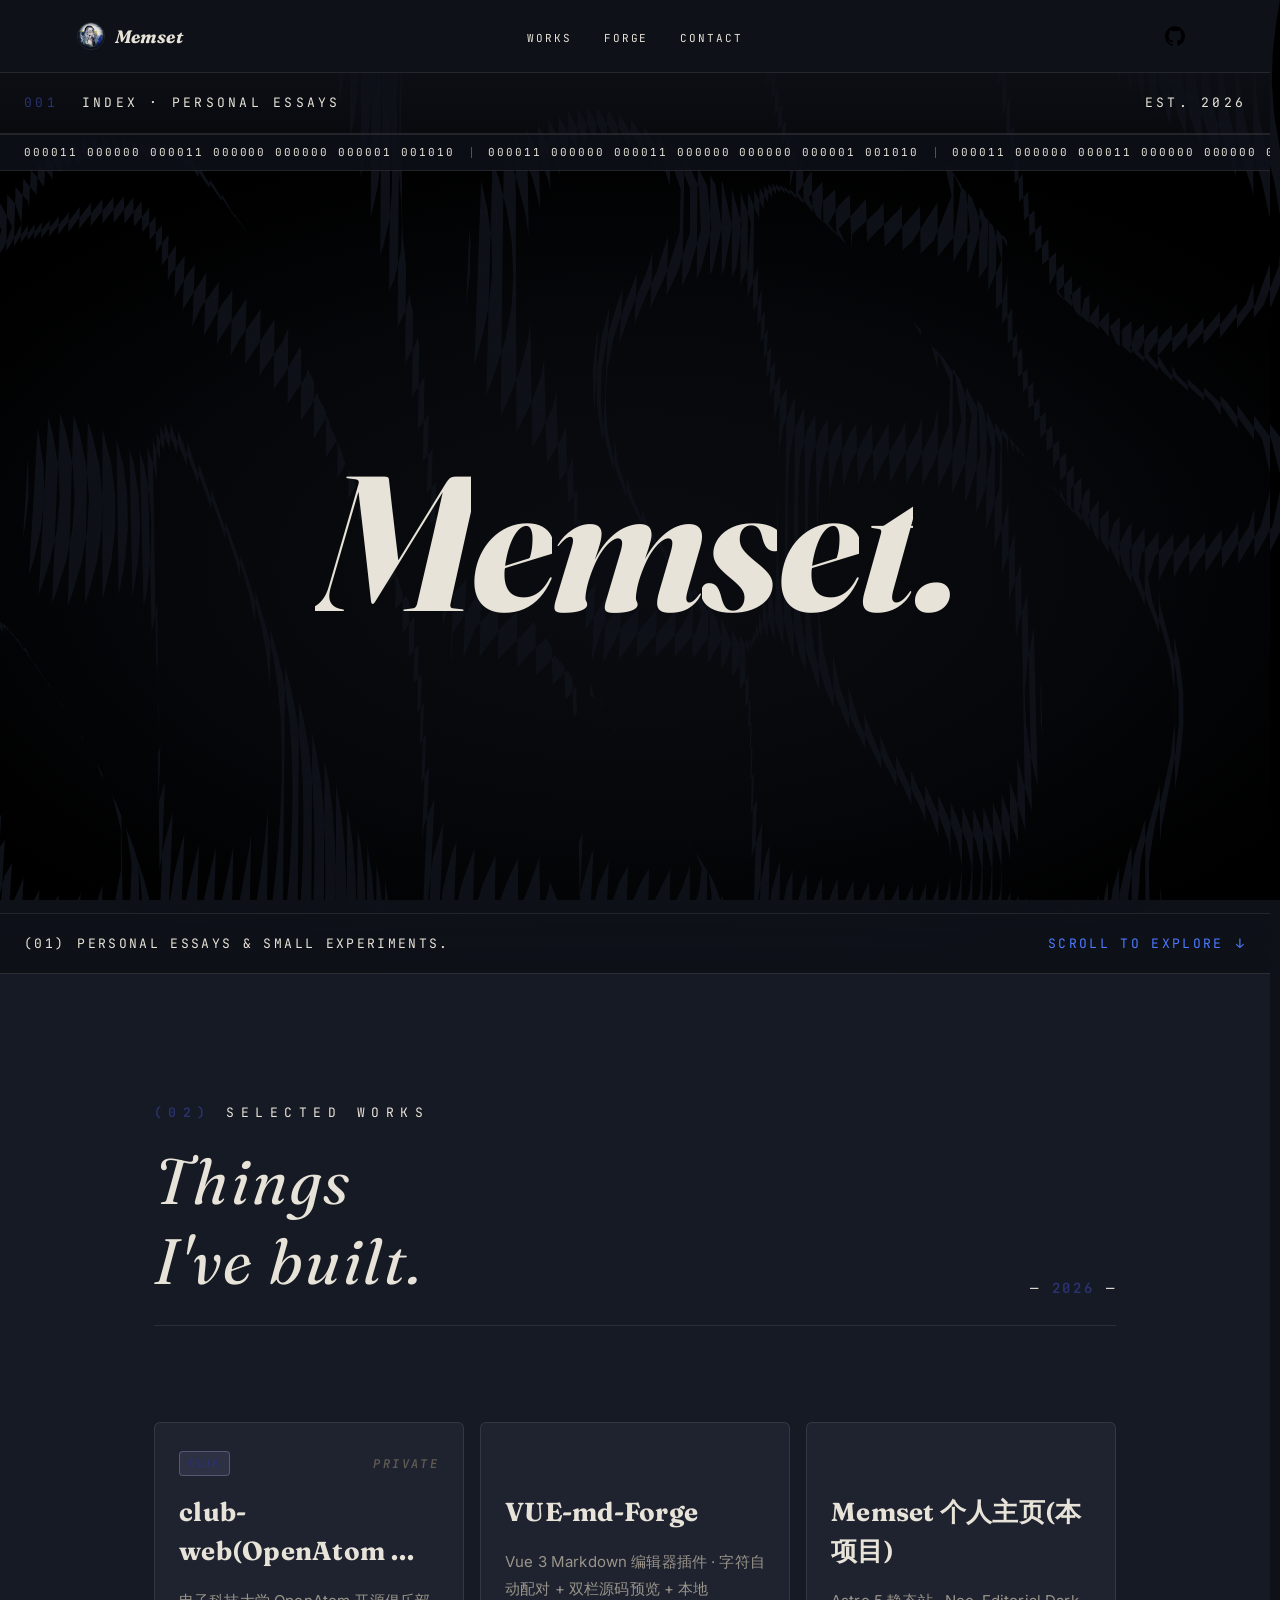
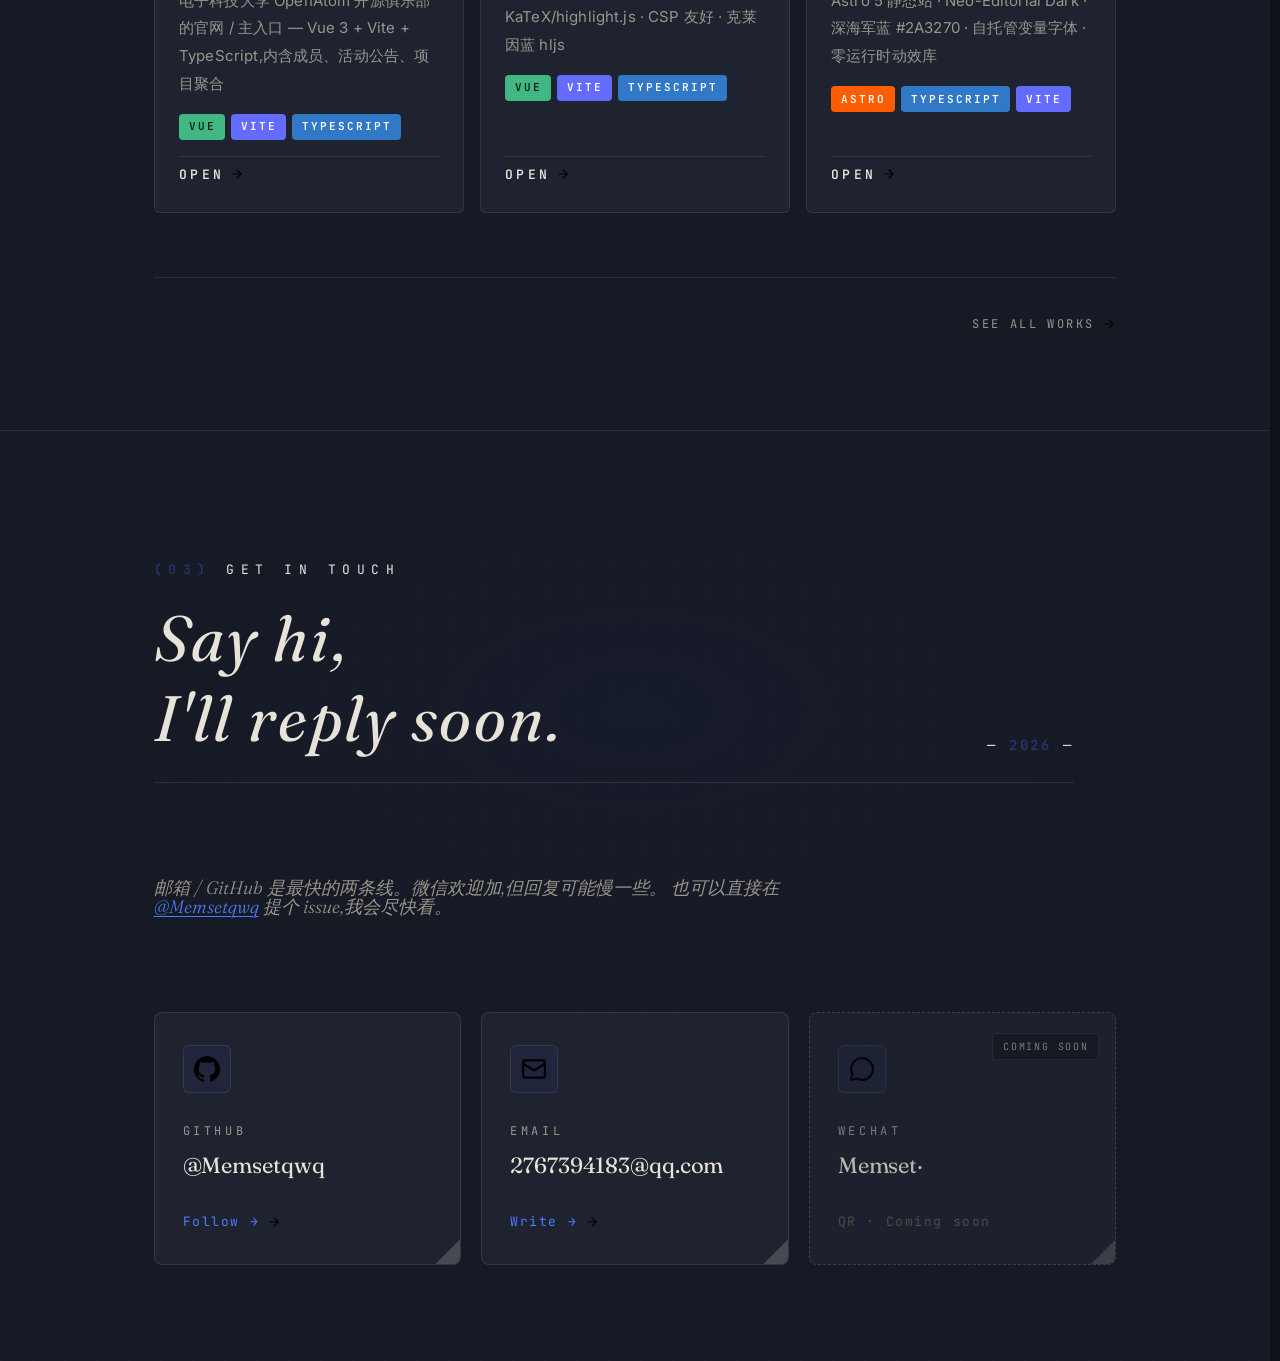
==== commit e78c31ae: "Deploy from blog-source: Merge pull request #2 from Memsetqwq/dev v0.3.4 → v0.3.9: /forge 在线 Markdow" ====
--- a/index.html
+++ b/index.html
@@ -22,7 +22,7 @@
 Memset · est 2026
 </p> </div> <!-- P3RE 风格 logo(已移除) --> </div>  <script type="module">function o(){const e=document.getElementById("waveBox"),t=document.getElementById("centerText");if(!e||!t)return;document.body.style.overflow="hidden",e.addEventListener("animationend",()=>{e.style.display="none"},{once:!0});const n=()=>{document.body.style.overflow!==""&&(document.body.style.overflow=""),window.dispatchEvent(new CustomEvent("loader:done"))};t.addEventListener("animationend",n,{once:!0}),setTimeout(()=>{document.body.style.overflow==="hidden"&&n()},4200)}document.readyState==="loading"?document.addEventListener("DOMContentLoaded",o):o();</script> <!-- 主体内容 -->  <header class="nav" data-astro-transition-persist="site-nav" data-astro-cid-dmqpwcec> <div class="nav__container" data-astro-cid-dmqpwcec> <!-- 左:头像小 Logo(替代原 M 字 SVG)— 保持原 1.75rem 尺寸 --> <a href="/" class="nav__logo" aria-label="Memset Home" data-astro-cid-dmqpwcec> <img src="/img/avatar.jpg" alt="" class="nav__logo-img" loading="eager" decoding="async" data-astro-cid-dmqpwcec> <span class="nav__logo-text" data-astro-cid-dmqpwcec>Memset</span> </a> <!-- 中:nav --> <nav class="nav__menu" aria-label="Primary" data-astro-cid-dmqpwcec> <ul class="nav__list" data-astro-cid-dmqpwcec> <li class="nav__item" data-astro-cid-dmqpwcec> <a href="/projects" class="nav__link" data-astro-cid-dmqpwcec> <span class="nav__link-text" data-astro-cid-dmqpwcec>Works</span> </a> </li><li class="nav__item" data-astro-cid-dmqpwcec> <a href="/forge" class="nav__link" data-astro-cid-dmqpwcec> <span class="nav__link-text" data-astro-cid-dmqpwcec>Forge</span> </a> </li><li class="nav__item" data-astro-cid-dmqpwcec> <a href="/#contact" class="nav__link" data-astro-cid-dmqpwcec> <span class="nav__link-text" data-astro-cid-dmqpwcec>Contact</span> </a> </li> </ul> </nav> <!-- 右:Social(只剩 GitHub,删除 Email)— GitHub 配色白色 --> <div class="nav__social" data-astro-cid-dmqpwcec> <a href="https://github.com/Memsetqwq" target="_blank" rel="noopener" aria-label="GitHub" class="nav__social-link" data-astro-cid-dmqpwcec> <img src="/icons/brand/github.svg" width="20" height="20" alt class="icon " style="color: currentColor;" aria-hidden="true" role="presentation" data-astro-cid-patnjmll>  </a> </div> </div> </header>  <main data-astro-cid-j7pv25f6> <section id="home" class="hero" data-hero data-astro-cid-bbe6dxrz> <!-- 背景矢量波浪(反向版)— 固定在 z-index 0 层 --> <a-waves data-astro-cid-cmbyvb6d="true"> <svg class="js-svg" data-astro-cid-cmbyvb6d></svg> </a-waves>  <script type="module">class E{constructor(e=Math.random()){const s=new Uint8Array(256);for(let n=0;n<256;n++)s[n]=n;let t=Math.floor(e*1e9)||1;const i=()=>(t=Math.imul(t,1664525)+1013904223|0,(t>>>0)/4294967295);for(let n=255;n>0;n--){const o=Math.floor(i()*(n+1));[s[n],s[o]]=[s[o],s[n]]}this.perm=new Uint8Array(512);for(let n=0;n<512;n++)this.perm[n]=s[n&255]}perlin2(e,s){const t=Math.floor(e)&255,i=Math.floor(s)&255;e-=Math.floor(e),s-=Math.floor(s);const n=e*e*e*(e*(e*6-15)+10),o=s*s*s*(s*(s*6-15)+10),c=this.perm[t]+i,u=this.perm[t+1]+i,a=(b,x,m)=>{const y=b&7,M=y<4?x:m,f=y<4?m:x;return(y&1?-M:M)+(y&2?-2*f:2*f)},r=a(this.perm[c],e,s),h=a(this.perm[u],e-1,s),d=a(this.perm[c+1],e,s-1),l=a(this.perm[u+1],e-1,s-1),v=r+n*(h-r),w=d+n*(l-d);return v+o*(w-v)}}class L extends HTMLElement{svg;mouse;lines=[];paths=[];noise;bounding;connectedCallback(){this.svg=this.querySelector(".js-svg"),this.mouse={x:-10,y:0,lx:0,ly:0,sx:0,sy:0,v:0,vs:0,a:0,set:!1},this.lines=[],this.paths=[],this.noise=new E(Math.random()),this.setSize(),this.setLines(),this.bindEvents(),requestAnimationFrame(this.tick.bind(this))}bindEvents(){window.addEventListener("resize",this.onResize.bind(this)),window.addEventListener("mousemove",this.onMouseMove.bind(this)),this.addEventListener("touchmove",this.onTouchMove.bind(this))}onResize(){this.setSize(),this.setLines()}onMouseMove(e){this.updateMousePosition(e.clientX,e.clientY)}onTouchMove(e){e.preventDefault();const s=e.touches[0];this.updateMousePosition(s.clientX,s.clientY)}updateMousePosition(e,s){const{mouse:t}=this;t.x=e-this.bounding.left,t.y=s-this.bounding.top,t.set||(t.sx=t.x,t.sy=t.y,t.lx=t.x,t.ly=t.y,t.set=!0)}setSize(){this.bounding=this.getBoundingClientRect(),this.svg.style.width=`${this.bounding.width}px`,this.svg.style.height=`${this.bounding.height}px`}setLines(){const{width:e,height:s}=this.bounding;this.lines=[],this.paths.forEach(h=>h.remove()),this.paths=[];const t=10,i=32,n=e+200,o=s+30,c=Math.ceil(n/t),u=Math.ceil(o/i),a=(e-t*c)/2,r=(s-i*u)/2;for(let h=0;h<=c;h++){const d=[];for(let v=0;v<=u;v++)d.push({x:a+t*h,y:r+i*v,wave:{x:0,y:0},cursor:{x:0,y:0,vx:0,vy:0}});const l=document.createElementNS("http://www.w3.org/2000/svg","path");l.classList.add("a__line"),l.classList.add("js-line"),this.svg.appendChild(l),this.paths.push(l),this.lines.push(d)}}movePoints(e){const{lines:s,mouse:t,noise:i}=this;s.forEach(n=>{n.forEach(o=>{const c=i.perlin2((o.x+e*.0125)*.00133,(o.y+e*.005)*.001)*12;o.wave.x=Math.cos(c)*32,o.wave.y=Math.sin(c)*16;const u=o.x-t.sx,a=o.y-t.sy,r=Math.hypot(u,a),h=Math.max(175,t.vs);if(r<h){const d=1-r/h,l=Math.cos(r*.001)*d;o.cursor.vx+=Math.cos(t.a)*l*h*t.vs*65e-5,o.cursor.vy+=Math.sin(t.a)*l*h*t.vs*65e-5}o.cursor.vx+=(0-o.cursor.x)*.005,o.cursor.vy+=(0-o.cursor.y)*.005,o.cursor.vx*=.925,o.cursor.vy*=.925,o.cursor.x+=o.cursor.vx*2,o.cursor.y+=o.cursor.vy*2,o.cursor.x=Math.min(100,Math.max(-100,o.cursor.x)),o.cursor.y=Math.min(100,Math.max(-100,o.cursor.y))})})}moved(e,s=!0){const t={x:e.x+e.wave.x+(s?e.cursor.x:0),y:e.y+e.wave.y+(s?e.cursor.y:0)};return t.x=Math.round(t.x*10)/10,t.y=Math.round(t.y*10)/10,t}drawLines(){const{lines:e,paths:s}=this;e.forEach((t,i)=>{const n=this.moved(t[0],!1);let o=`M ${n.x} ${n.y}`;t.forEach((c,u)=>{const a=u===t.length-1,r=this.moved(c,!a);o+=` L ${r.x} ${r.y}`}),s[i].setAttribute("d",o)})}tick(e){const{mouse:s}=this;s.sx+=(s.x-s.sx)*.1,s.sy+=(s.y-s.sy)*.1;const t=s.x-s.lx,i=s.y-s.ly,n=Math.hypot(t,i);s.v=n,s.vs+=(n-s.vs)*.1,s.vs=Math.min(100,s.vs),s.lx=s.x,s.ly=s.y,s.a=Math.atan2(i,t),this.style.setProperty("--x",`${s.sx}px`),this.style.setProperty("--y",`${s.sy}px`),this.movePoints(e),this.drawLines(),requestAnimationFrame(this.tick.bind(this))}}customElements.get("a-waves")||customElements.define("a-waves",L);</script> <!-- 中央暗蒙版(可读性):从中央向外的径向渐变,中央文字区偏暗 --> <div class="hero__overlay" aria-hidden="true" data-astro-cid-bbe6dxrz></div> <!-- 顶部 hairline + 章节 eyebrow --> <div class="hero__top container" data-astro-cid-bbe6dxrz> <div class="hero__eyebrow mono" data-astro-cid-bbe6dxrz> <span class="hero__eyebrow-num" data-astro-cid-bbe6dxrz>001</span> <span class="hero__eyebrow-text" data-astro-cid-bbe6dxrz>Index · Personal essays</span> </div> <div class="hero__date mono" data-astro-cid-bbe6dxrz>est. 2026</div> </div> <!-- 莫尔斯码 marquee(横向无缝循环)— 内容宽度 ≥ 1440 viewport,避免割裂 --> <div class="hero__separator" aria-hidden="true" data-astro-cid-bbe6dxrz> <div class="hero__binaries" data-astro-cid-bbe6dxrz> <!-- 副本组 1(3 副本 × 7 字符莫尔斯码,内容宽 ≈ 1800px) --> <span class="hero__code" data-astro-cid-bbe6dxrz>000011 000000 000011 000000 000000 000001 001010</span> <span class="hero__stripes" data-astro-cid-bbe6dxrz></span> <span class="hero__code" data-astro-cid-bbe6dxrz>000011 000000 000011 000000 000000 000001 001010</span> <span class="hero__stripes" data-astro-cid-bbe6dxrz></span> <span class="hero__code" data-astro-cid-bbe6dxrz>000011 000000 000011 000000 000000 000001 001010</span> <span class="hero__stripes" data-astro-cid-bbe6dxrz></span> <!-- 副本组 2(完整重复)— translateX(-50%) 无缝循环 --> <span class="hero__code" data-astro-cid-bbe6dxrz>000011 000000 000011 000000 000000 000001 001010</span> <span class="hero__stripes" data-astro-cid-bbe6dxrz></span> <span class="hero__code" data-astro-cid-bbe6dxrz>000011 000000 000011 000000 000000 000001 001010</span> <span class="hero__stripes" data-astro-cid-bbe6dxrz></span> <span class="hero__code" data-astro-cid-bbe6dxrz>000011 000000 000011 000000 000000 000001 001010</span> </div> </div> <!-- 大标题(Fraunces italic + 字符切片入场) --> <h1 class="hero__title" data-astro-cid-bbe6dxrz> <span class="hero__word" data-astro-cid-bbe6dxrz> <span class="char" data-astro-cid-bbe6dxrz><span class="char__inner" data-astro-cid-bbe6dxrz>M</span></span> <span class="char" data-astro-cid-bbe6dxrz><span class="char__inner" data-astro-cid-bbe6dxrz>e</span></span> <span class="char" data-astro-cid-bbe6dxrz><span class="char__inner" data-astro-cid-bbe6dxrz>m</span></span> <span class="char" data-astro-cid-bbe6dxrz><span class="char__inner" data-astro-cid-bbe6dxrz>s</span></span> <span class="char" data-astro-cid-bbe6dxrz><span class="char__inner" data-astro-cid-bbe6dxrz>e</span></span> <span class="char" data-astro-cid-bbe6dxrz><span class="char__inner" data-astro-cid-bbe6dxrz>t</span></span> <span class="char" data-astro-cid-bbe6dxrz><span class="char__inner" data-astro-cid-bbe6dxrz>.</span></span> </span> </h1> <!-- 底部 hairline + meta --> <div class="hero__meta container" data-astro-cid-bbe6dxrz> <span class="hero__meta-item" data-astro-cid-bbe6dxrz> <span class="hero__meta-num" data-astro-cid-bbe6dxrz>(01)</span> <span class="hero__meta-text" data-astro-cid-bbe6dxrz>Personal essays & small experiments.</span> </span> <span class="hero__meta-item hero__meta-item--end" data-astro-cid-bbe6dxrz>
 Scroll to explore
-<span class="hero__meta-arrow" aria-hidden="true" data-astro-cid-bbe6dxrz>↓</span> </span> </div> </section>  <script type="module">function t(){const e=document.querySelector(".hero[data-hero]");!e||e.dataset.revealed==="true"||(e.dataset.revealed="true")}function r(){const e=document.querySelector(".hero[data-hero]");if(e){if(window.matchMedia("(prefers-reduced-motion: reduce)").matches){t();return}window.addEventListener("loader:done",t,{once:!0}),setTimeout(()=>{e.dataset.revealed!=="true"&&t()},5e3)}}document.readyState==="loading"?document.addEventListener("DOMContentLoaded",r):r();document.addEventListener("astro:page-load",r);</script> <!-- v0.3:Works 预览 — 手写项目 + GitHub 仓库混合卡片 --> <section class="works-preview section" id="works" data-astro-cid-j7pv25f6> <div class="container" data-astro-cid-j7pv25f6> <header class="sec-title" data-astro-cid-j7pv25f6> <div class="sec-title__head" data-astro-cid-j7pv25f6> <p class="sec-title__eyebrow" data-astro-cid-j7pv25f6><em data-astro-cid-j7pv25f6>(02)</em> Selected works</p> <h2 class="sec-title__heading" data-astro-cid-j7pv25f6>Things<br data-astro-cid-j7pv25f6>I've <em data-astro-cid-j7pv25f6>built.</em></h2> </div> <p class="sec-title__no mono" data-astro-cid-j7pv25f6>— <strong data-astro-cid-j7pv25f6>2026</strong> —</p> </header> <ul class="works-preview__grid" role="list" data-astro-cid-j7pv25f6> <li data-astro-cid-j7pv25f6> <a class="archive__card" href="/projects/p-05-club-web" data-tags="Vue,Vite,TypeScript,OpenSource" data-source="github" data-astro-cid-j7pv25f6> <div class="archive__meta-head" data-astro-cid-j7pv25f6>  <span class="archive__source mono archive__source--club" data-astro-cid-j7pv25f6> Club </span>  <span class="archive__meta-info mono" data-astro-cid-j7pv25f6> <span class="archive__private" data-astro-cid-j7pv25f6>Private</span> </span> </div> <h3 class="archive__card-title" data-astro-cid-j7pv25f6>club-web(OpenAtom 开源俱乐部官网)</h3> <p class="archive__summary" data-astro-cid-j7pv25f6>电子科技大学 OpenAtom 开源俱乐部的官网 / 主入口 — Vue 3 + Vite + TypeScript,内含成员、活动公告、项目聚合</p> <ul class="archive__tags-list" data-astro-cid-j7pv25f6> <li class="archive__tag-chip mono" data-tag="vue" data-astro-cid-j7pv25f6>Vue</li><li class="archive__tag-chip mono" data-tag="vite" data-astro-cid-j7pv25f6>Vite</li><li class="archive__tag-chip mono" data-tag="typescript" data-astro-cid-j7pv25f6>TypeScript</li> </ul> <div class="archive__card-foot mono" data-astro-cid-j7pv25f6> <span class="archive__card-link" data-astro-cid-j7pv25f6> Open <img src="/icons/lucide/arrow-right.svg" width="14" height="14" alt class="icon " style="color: currentColor;" aria-hidden="true" role="presentation" data-astro-cid-patnjmll>  </span>  </div> </a> </li><li data-astro-cid-j7pv25f6> <a class="archive__card" href="/projects/p-04-vue-md-forge" data-tags="Vue,Vite,TypeScript,Markdown,KaTeX,highlight.js" data-source="hand-written" data-astro-cid-j7pv25f6> <div class="archive__meta-head" data-astro-cid-j7pv25f6>     </div> <h3 class="archive__card-title" data-astro-cid-j7pv25f6>VUE-md-Forge</h3> <p class="archive__summary" data-astro-cid-j7pv25f6>Vue 3 Markdown 编辑器插件 · 字符自动配对 + 双栏源码预览 + 本地 KaTeX/highlight.js · CSP 友好</p> <ul class="archive__tags-list" data-astro-cid-j7pv25f6> <li class="archive__tag-chip mono" data-tag="vue" data-astro-cid-j7pv25f6>Vue</li><li class="archive__tag-chip mono" data-tag="vite" data-astro-cid-j7pv25f6>Vite</li><li class="archive__tag-chip mono" data-tag="typescript" data-astro-cid-j7pv25f6>TypeScript</li> </ul> <div class="archive__card-foot mono" data-astro-cid-j7pv25f6> <span class="archive__card-link" data-astro-cid-j7pv25f6> Open <img src="/icons/lucide/arrow-right.svg" width="14" height="14" alt class="icon " style="color: currentColor;" aria-hidden="true" role="presentation" data-astro-cid-patnjmll>  </span>  </div> </a> </li><li data-astro-cid-j7pv25f6> <a class="archive__card" href="/projects/p-03-this-site" data-tags="Astro,TypeScript,Vite" data-source="hand-written" data-astro-cid-j7pv25f6> <div class="archive__meta-head" data-astro-cid-j7pv25f6>     </div> <h3 class="archive__card-title" data-astro-cid-j7pv25f6>Memset 个人主页(本项目)</h3> <p class="archive__summary" data-astro-cid-j7pv25f6>Astro 5 静态站 · Neo-Editorial Dark · 深海军蓝 #2A3270 · 自托管变量字体 · 零运行时动效库</p> <ul class="archive__tags-list" data-astro-cid-j7pv25f6> <li class="archive__tag-chip mono" data-tag="astro" data-astro-cid-j7pv25f6>Astro</li><li class="archive__tag-chip mono" data-tag="typescript" data-astro-cid-j7pv25f6>TypeScript</li><li class="archive__tag-chip mono" data-tag="vite" data-astro-cid-j7pv25f6>Vite</li> </ul> <div class="archive__card-foot mono" data-astro-cid-j7pv25f6> <span class="archive__card-link" data-astro-cid-j7pv25f6> Open <img src="/icons/lucide/arrow-right.svg" width="14" height="14" alt class="icon " style="color: currentColor;" aria-hidden="true" role="presentation" data-astro-cid-patnjmll>  </span>  </div> </a> </li> </ul> <footer class="works-preview__foot" data-astro-cid-j7pv25f6> <a href="/projects" class="works-preview__link mono" data-astro-cid-j7pv25f6> <span data-astro-cid-j7pv25f6>See all works</span> <img src="/icons/lucide/arrow-right.svg" width="14" height="14" alt class="icon " style="color: currentColor;" aria-hidden="true" role="presentation" data-astro-cid-patnjmll>  </a> </footer> </div> </section> <section id="contact" class="contact section" data-astro-cid-jjagjrbk> <div class="container" data-astro-cid-jjagjrbk> <header class="contact__header" data-astro-cid-jjagjrbk> <div class="sec-title" data-astro-cid-jjagjrbk> <div class="sec-title__head" data-astro-cid-jjagjrbk> <p class="sec-title__eyebrow" data-astro-cid-jjagjrbk><em data-astro-cid-jjagjrbk>(03)</em> Get in touch</p> <h2 class="sec-title__heading" data-astro-cid-jjagjrbk>Say hi,<br data-astro-cid-jjagjrbk>I'll reply soon.</h2> </div> <p class="sec-title__no mono" data-astro-cid-jjagjrbk>— <strong data-astro-cid-jjagjrbk>2026</strong> —</p> </div> <p class="contact__lead lead" data-astro-cid-jjagjrbk>
+<span class="hero__meta-arrow" aria-hidden="true" data-astro-cid-bbe6dxrz>↓</span> </span> </div> </section>  <script type="module">function t(){const e=document.querySelector(".hero[data-hero]");!e||e.dataset.revealed==="true"||(e.dataset.revealed="true")}function r(){const e=document.querySelector(".hero[data-hero]");if(e){if(window.matchMedia("(prefers-reduced-motion: reduce)").matches){t();return}window.addEventListener("loader:done",t,{once:!0}),setTimeout(()=>{e.dataset.revealed!=="true"&&t()},5e3)}}document.readyState==="loading"?document.addEventListener("DOMContentLoaded",r):r();document.addEventListener("astro:page-load",r);</script> <!-- v0.3:Works 预览 — 手写项目 + GitHub 仓库混合卡片 --> <section class="works-preview section" id="works" data-astro-cid-j7pv25f6> <div class="container" data-astro-cid-j7pv25f6> <header class="sec-title" data-astro-cid-j7pv25f6> <div class="sec-title__head" data-astro-cid-j7pv25f6> <p class="sec-title__eyebrow" data-astro-cid-j7pv25f6><em data-astro-cid-j7pv25f6>(02)</em> Selected works</p> <h2 class="sec-title__heading" data-astro-cid-j7pv25f6>Things<br data-astro-cid-j7pv25f6>I've <em data-astro-cid-j7pv25f6>built.</em></h2> </div> <p class="sec-title__no mono" data-astro-cid-j7pv25f6>— <strong data-astro-cid-j7pv25f6>2026</strong> —</p> </header> <ul class="works-preview__grid" role="list" data-astro-cid-j7pv25f6> <li data-astro-cid-j7pv25f6> <a class="archive__card" href="/projects/p-05-club-web" data-tags="Vue,Vite,TypeScript,OpenSource" data-source="github" data-astro-cid-j7pv25f6> <div class="archive__meta-head" data-astro-cid-j7pv25f6>  <span class="archive__source mono archive__source--club" data-astro-cid-j7pv25f6> Club </span>  <span class="archive__meta-info mono" data-astro-cid-j7pv25f6> <span class="archive__private" data-astro-cid-j7pv25f6>Private</span> </span> </div> <h3 class="archive__card-title" data-astro-cid-j7pv25f6>club-web(OpenAtom 开源俱乐部官网)</h3> <p class="archive__summary" data-astro-cid-j7pv25f6>电子科技大学 OpenAtom 开源俱乐部的官网 / 主入口 — Vue 3 + Vite + TypeScript,内含成员、活动公告、项目聚合</p> <ul class="archive__tags-list" data-astro-cid-j7pv25f6> <li class="archive__tag-chip mono" data-tag="vue" data-astro-cid-j7pv25f6>Vue</li><li class="archive__tag-chip mono" data-tag="vite" data-astro-cid-j7pv25f6>Vite</li><li class="archive__tag-chip mono" data-tag="typescript" data-astro-cid-j7pv25f6>TypeScript</li> </ul> <div class="archive__card-foot mono" data-astro-cid-j7pv25f6> <span class="archive__card-link" data-astro-cid-j7pv25f6> Open <img src="/icons/lucide/arrow-right.svg" width="14" height="14" alt class="icon " style="color: currentColor;" aria-hidden="true" role="presentation" data-astro-cid-patnjmll>  </span>  </div> </a> </li><li data-astro-cid-j7pv25f6> <a class="archive__card" href="/projects/p-04-vue-md-forge" data-tags="Vue,Vite,TypeScript,Markdown,KaTeX,highlight.js" data-source="hand-written" data-astro-cid-j7pv25f6> <div class="archive__meta-head" data-astro-cid-j7pv25f6>     </div> <h3 class="archive__card-title" data-astro-cid-j7pv25f6>VUE-md-Forge</h3> <p class="archive__summary" data-astro-cid-j7pv25f6>Vue 3 Markdown 编辑器插件 · 字符自动配对 + 双栏源码预览 + 本地 KaTeX/highlight.js · CSP 友好 · 克莱因蓝 hljs</p> <ul class="archive__tags-list" data-astro-cid-j7pv25f6> <li class="archive__tag-chip mono" data-tag="vue" data-astro-cid-j7pv25f6>Vue</li><li class="archive__tag-chip mono" data-tag="vite" data-astro-cid-j7pv25f6>Vite</li><li class="archive__tag-chip mono" data-tag="typescript" data-astro-cid-j7pv25f6>TypeScript</li> </ul> <div class="archive__card-foot mono" data-astro-cid-j7pv25f6> <span class="archive__card-link" data-astro-cid-j7pv25f6> Open <img src="/icons/lucide/arrow-right.svg" width="14" height="14" alt class="icon " style="color: currentColor;" aria-hidden="true" role="presentation" data-astro-cid-patnjmll>  </span>  </div> </a> </li><li data-astro-cid-j7pv25f6> <a class="archive__card" href="/projects/p-03-this-site" data-tags="Astro,TypeScript,Vite" data-source="hand-written" data-astro-cid-j7pv25f6> <div class="archive__meta-head" data-astro-cid-j7pv25f6>     </div> <h3 class="archive__card-title" data-astro-cid-j7pv25f6>Memset 个人主页(本项目)</h3> <p class="archive__summary" data-astro-cid-j7pv25f6>Astro 5 静态站 · Neo-Editorial Dark · 深海军蓝 #2A3270 · 自托管变量字体 · 零运行时动效库</p> <ul class="archive__tags-list" data-astro-cid-j7pv25f6> <li class="archive__tag-chip mono" data-tag="astro" data-astro-cid-j7pv25f6>Astro</li><li class="archive__tag-chip mono" data-tag="typescript" data-astro-cid-j7pv25f6>TypeScript</li><li class="archive__tag-chip mono" data-tag="vite" data-astro-cid-j7pv25f6>Vite</li> </ul> <div class="archive__card-foot mono" data-astro-cid-j7pv25f6> <span class="archive__card-link" data-astro-cid-j7pv25f6> Open <img src="/icons/lucide/arrow-right.svg" width="14" height="14" alt class="icon " style="color: currentColor;" aria-hidden="true" role="presentation" data-astro-cid-patnjmll>  </span>  </div> </a> </li> </ul> <footer class="works-preview__foot" data-astro-cid-j7pv25f6> <a href="/projects" class="works-preview__link mono" data-astro-cid-j7pv25f6> <span data-astro-cid-j7pv25f6>See all works</span> <img src="/icons/lucide/arrow-right.svg" width="14" height="14" alt class="icon " style="color: currentColor;" aria-hidden="true" role="presentation" data-astro-cid-patnjmll>  </a> </footer> </div> </section> <section id="contact" class="contact section" data-astro-cid-jjagjrbk> <div class="container" data-astro-cid-jjagjrbk> <header class="contact__header" data-astro-cid-jjagjrbk> <div class="sec-title" data-astro-cid-jjagjrbk> <div class="sec-title__head" data-astro-cid-jjagjrbk> <p class="sec-title__eyebrow" data-astro-cid-jjagjrbk><em data-astro-cid-jjagjrbk>(03)</em> Get in touch</p> <h2 class="sec-title__heading" data-astro-cid-jjagjrbk>Say hi,<br data-astro-cid-jjagjrbk>I'll reply soon.</h2> </div> <p class="sec-title__no mono" data-astro-cid-jjagjrbk>— <strong data-astro-cid-jjagjrbk>2026</strong> —</p> </div> <p class="contact__lead lead" data-astro-cid-jjagjrbk>
 邮箱 / GitHub 是最快的两条线。微信欢迎加,但回复可能慢一些。
         也可以直接在 <a href="https://github.com/Memsetqwq" target="_blank" rel="noopener" class="contact__inline-link" data-astro-cid-jjagjrbk>@Memsetqwq</a> 提个 issue,我会尽快看。
 </p> </header> <ul class="contact__grid" role="list" data-astro-cid-jjagjrbk> <li class="contact-card " data-astro-cid-jjagjrbk> <div class="contact-card__icon" aria-hidden="true" data-astro-cid-jjagjrbk> <img src="/icons/brand/github.svg" width="26" height="26" alt class="icon " style="color: currentColor;" aria-hidden="true" role="presentation" data-astro-cid-patnjmll>  </div> <div class="contact-card__body" data-astro-cid-jjagjrbk> <p class="contact-card__label mono" data-astro-cid-jjagjrbk>GitHub</p> <p class="contact-card__value" data-astro-cid-jjagjrbk>@Memsetqwq</p> </div> <div class="contact-card__cta" data-astro-cid-jjagjrbk> <a href="https://github.com/Memsetqwq" target="_blank" rel="noopener" class="contact-card__link" data-astro-cid-jjagjrbk> <span data-astro-cid-jjagjrbk>Follow →</span> <img src="/icons/lucide/arrow-right.svg" width="14" height="14" alt class="icon " style="color: currentColor;" aria-hidden="true" role="presentation" data-astro-cid-patnjmll>  </a> </div>  <!-- 装饰:右下角小三角(角标感) --> <span class="contact-card__corner" aria-hidden="true" data-astro-cid-jjagjrbk></span> </li><li class="contact-card " data-astro-cid-jjagjrbk> <div class="contact-card__icon" aria-hidden="true" data-astro-cid-jjagjrbk> <img src="/icons/brand/mail.svg" width="26" height="26" alt class="icon " style="color: currentColor;" aria-hidden="true" role="presentation" data-astro-cid-patnjmll>  </div> <div class="contact-card__body" data-astro-cid-jjagjrbk> <p class="contact-card__label mono" data-astro-cid-jjagjrbk>Email</p> <p class="contact-card__value" data-astro-cid-jjagjrbk>2767394183@qq.com</p> </div> <div class="contact-card__cta" data-astro-cid-jjagjrbk> <a href="mailto:2767394183@qq.com" class="contact-card__link" data-astro-cid-jjagjrbk> <span data-astro-cid-jjagjrbk>Write →</span> <img src="/icons/lucide/arrow-right.svg" width="14" height="14" alt class="icon " style="color: currentColor;" aria-hidden="true" role="presentation" data-astro-cid-patnjmll>  </a> </div>  <!-- 装饰:右下角小三角(角标感) --> <span class="contact-card__corner" aria-hidden="true" data-astro-cid-jjagjrbk></span> </li><li class="contact-card contact-card--placeholder" data-astro-cid-jjagjrbk> <div class="contact-card__icon" aria-hidden="true" data-astro-cid-jjagjrbk> <img src="/icons/lucide/message-circle.svg" width="26" height="26" alt class="icon " style="color: currentColor;" aria-hidden="true" role="presentation" data-astro-cid-patnjmll>  </div> <div class="contact-card__body" data-astro-cid-jjagjrbk> <p class="contact-card__label mono" data-astro-cid-jjagjrbk>WeChat</p> <p class="contact-card__value" data-astro-cid-jjagjrbk>Memset·</p> </div> <div class="contact-card__cta" data-astro-cid-jjagjrbk> <span class="contact-card__link contact-card__link--disabled" data-astro-cid-jjagjrbk> QR · Coming soon </span> </div> <div class="contact-card__placeholder-tag mono" data-astro-cid-jjagjrbk>Coming soon</div> <!-- 装饰:右下角小三角(角标感) --> <span class="contact-card__corner" aria-hidden="true" data-astro-cid-jjagjrbk></span> </li> </ul> </div> </section>  </main>  </body></html>  <script type="module">function o(){const r=document.querySelectorAll(".works-preview .archive__card");r.length===0||window.matchMedia("(prefers-reduced-motion: reduce)").matches||r.forEach(e=>{if(e._tiltBound)return;e._tiltBound=!0;let t=0;e.addEventListener("mousemove",i=>{t&&cancelAnimationFrame(t),t=requestAnimationFrame(()=>{const n=e.getBoundingClientRect(),s=(i.clientX-n.left)/n.width,a=(i.clientY-n.top)/n.height,d=(s-.5)*12,l=(.5-a)*10;e.style.transform=`perspective(1200px) rotateX(${l.toFixed(2)}deg) rotateY(${d.toFixed(2)}deg) translateY(-4px) translateZ(8px)`,e.style.setProperty("--mx",`${(s*100).toFixed(1)}%`),e.style.setProperty("--my",`${(a*100).toFixed(1)}%`)})}),e.addEventListener("mouseleave",()=>{t&&cancelAnimationFrame(t),e.style.transform="",e.style.removeProperty("--mx"),e.style.removeProperty("--my")})})}document.readyState==="loading"?document.addEventListener("DOMContentLoaded",o):o();document.addEventListener("astro:page-load",o);</script>
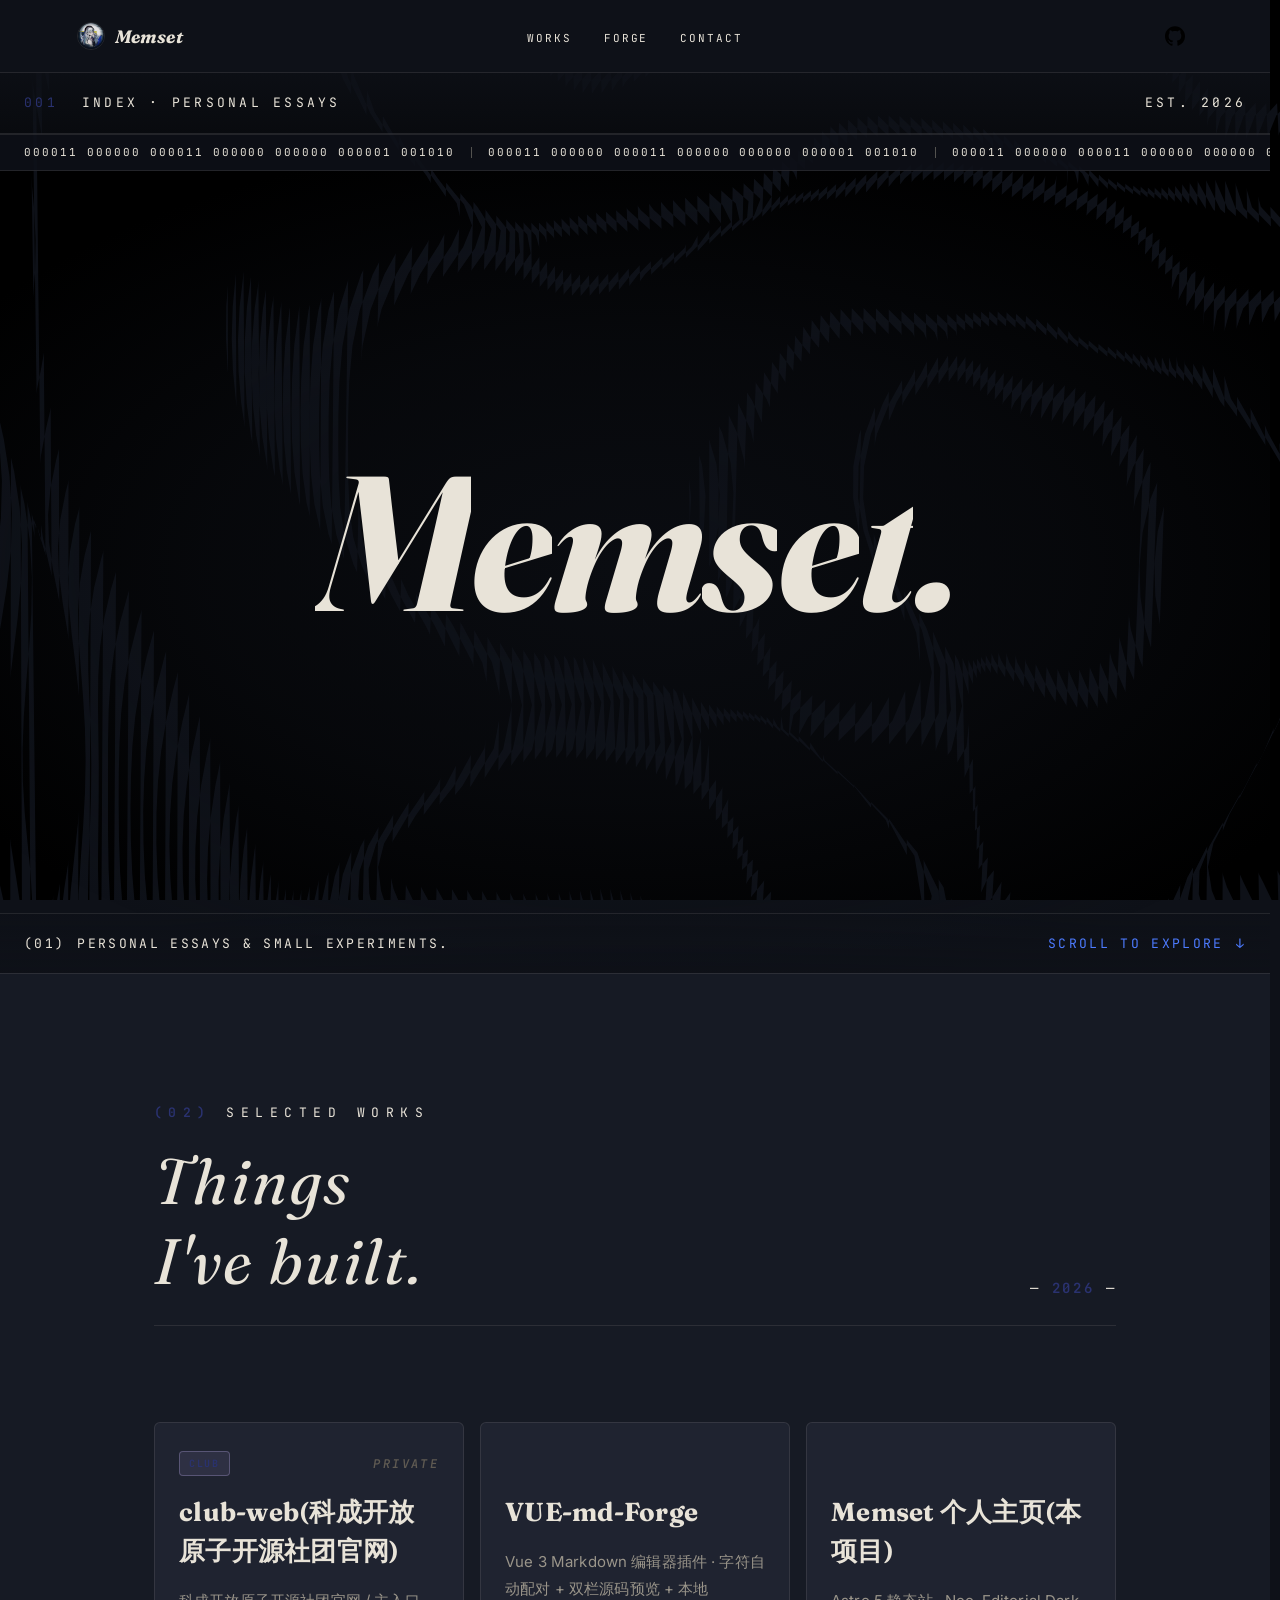
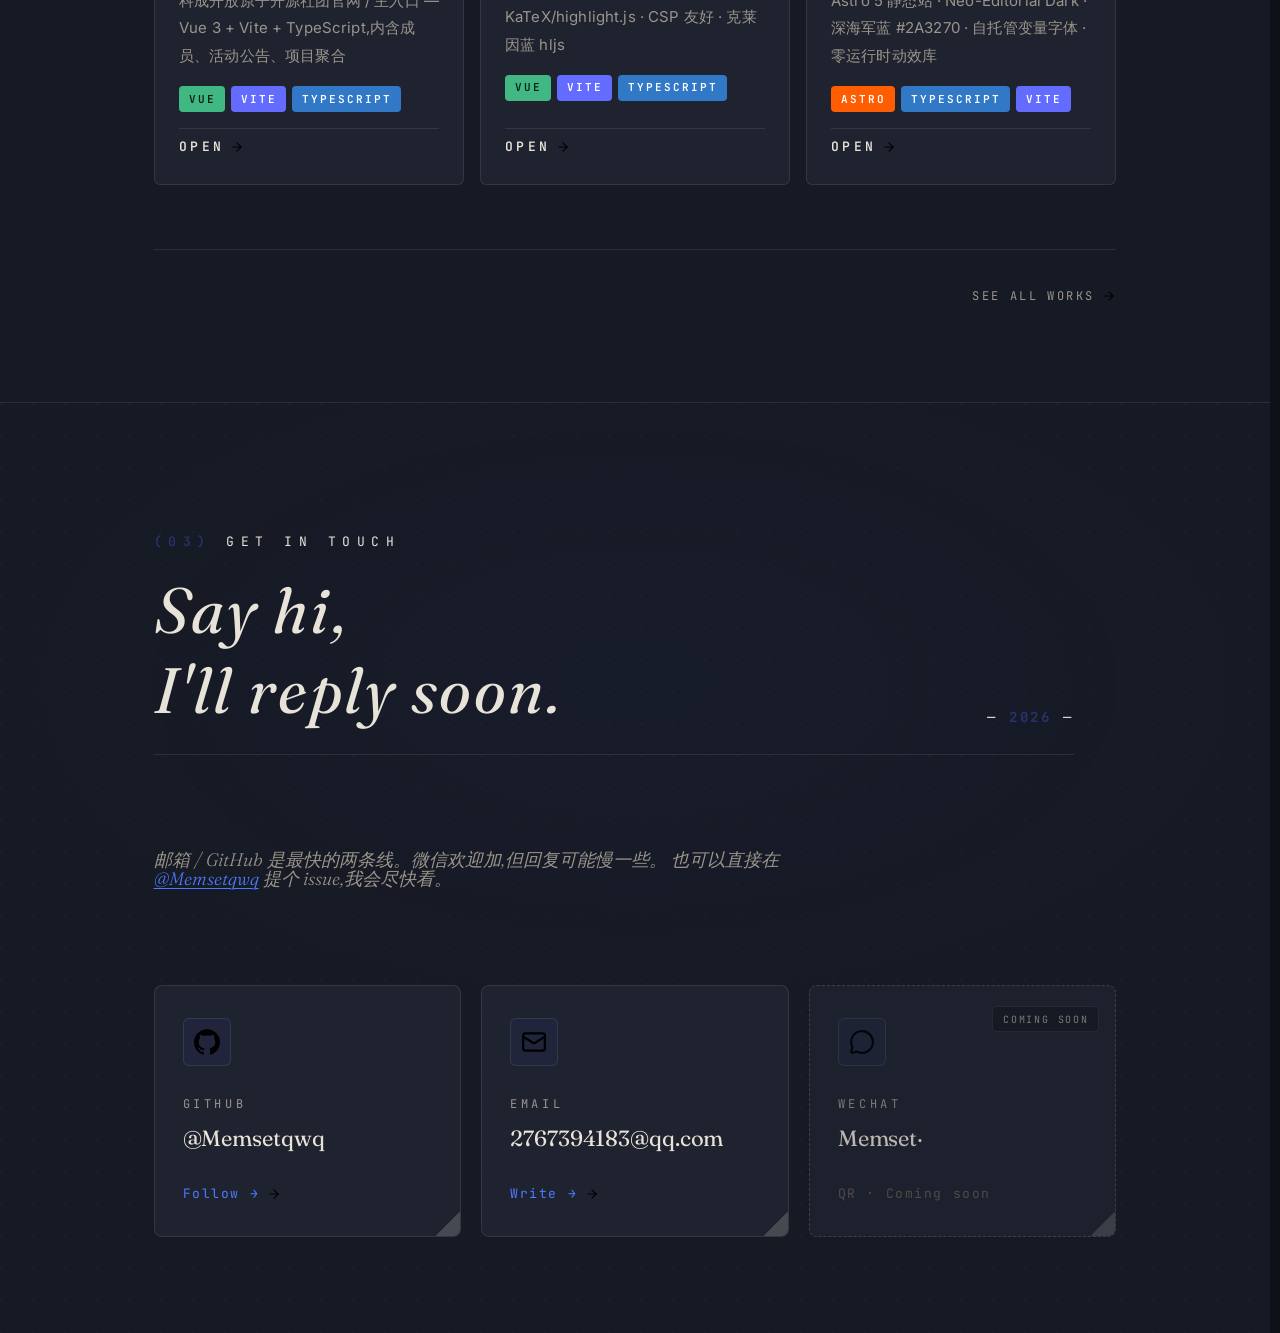
==== commit 7008d2d3: "Deploy from blog-source: Merge pull request #3 from Memsetqwq/dev v0.3.11 — 项目数据层 A 版 + 命名统一 + 多版本合版" ====
--- a/index.html
+++ b/index.html
@@ -22,7 +22,7 @@
 Memset · est 2026
 </p> </div> <!-- P3RE 风格 logo(已移除) --> </div>  <script type="module">function o(){const e=document.getElementById("waveBox"),t=document.getElementById("centerText");if(!e||!t)return;document.body.style.overflow="hidden",e.addEventListener("animationend",()=>{e.style.display="none"},{once:!0});const n=()=>{document.body.style.overflow!==""&&(document.body.style.overflow=""),window.dispatchEvent(new CustomEvent("loader:done"))};t.addEventListener("animationend",n,{once:!0}),setTimeout(()=>{document.body.style.overflow==="hidden"&&n()},4200)}document.readyState==="loading"?document.addEventListener("DOMContentLoaded",o):o();</script> <!-- 主体内容 -->  <header class="nav" data-astro-transition-persist="site-nav" data-astro-cid-dmqpwcec> <div class="nav__container" data-astro-cid-dmqpwcec> <!-- 左:头像小 Logo(替代原 M 字 SVG)— 保持原 1.75rem 尺寸 --> <a href="/" class="nav__logo" aria-label="Memset Home" data-astro-cid-dmqpwcec> <img src="/img/avatar.jpg" alt="" class="nav__logo-img" loading="eager" decoding="async" data-astro-cid-dmqpwcec> <span class="nav__logo-text" data-astro-cid-dmqpwcec>Memset</span> </a> <!-- 中:nav --> <nav class="nav__menu" aria-label="Primary" data-astro-cid-dmqpwcec> <ul class="nav__list" data-astro-cid-dmqpwcec> <li class="nav__item" data-astro-cid-dmqpwcec> <a href="/projects" class="nav__link" data-astro-cid-dmqpwcec> <span class="nav__link-text" data-astro-cid-dmqpwcec>Works</span> </a> </li><li class="nav__item" data-astro-cid-dmqpwcec> <a href="/forge" class="nav__link" data-astro-cid-dmqpwcec> <span class="nav__link-text" data-astro-cid-dmqpwcec>Forge</span> </a> </li><li class="nav__item" data-astro-cid-dmqpwcec> <a href="/#contact" class="nav__link" data-astro-cid-dmqpwcec> <span class="nav__link-text" data-astro-cid-dmqpwcec>Contact</span> </a> </li> </ul> </nav> <!-- 右:Social(只剩 GitHub,删除 Email)— GitHub 配色白色 --> <div class="nav__social" data-astro-cid-dmqpwcec> <a href="https://github.com/Memsetqwq" target="_blank" rel="noopener" aria-label="GitHub" class="nav__social-link" data-astro-cid-dmqpwcec> <img src="/icons/brand/github.svg" width="20" height="20" alt class="icon " style="color: currentColor;" aria-hidden="true" role="presentation" data-astro-cid-patnjmll>  </a> </div> </div> </header>  <main data-astro-cid-j7pv25f6> <section id="home" class="hero" data-hero data-astro-cid-bbe6dxrz> <!-- 背景矢量波浪(反向版)— 固定在 z-index 0 层 --> <a-waves data-astro-cid-cmbyvb6d="true"> <svg class="js-svg" data-astro-cid-cmbyvb6d></svg> </a-waves>  <script type="module">class E{constructor(e=Math.random()){const s=new Uint8Array(256);for(let n=0;n<256;n++)s[n]=n;let t=Math.floor(e*1e9)||1;const i=()=>(t=Math.imul(t,1664525)+1013904223|0,(t>>>0)/4294967295);for(let n=255;n>0;n--){const o=Math.floor(i()*(n+1));[s[n],s[o]]=[s[o],s[n]]}this.perm=new Uint8Array(512);for(let n=0;n<512;n++)this.perm[n]=s[n&255]}perlin2(e,s){const t=Math.floor(e)&255,i=Math.floor(s)&255;e-=Math.floor(e),s-=Math.floor(s);const n=e*e*e*(e*(e*6-15)+10),o=s*s*s*(s*(s*6-15)+10),c=this.perm[t]+i,u=this.perm[t+1]+i,a=(b,x,m)=>{const y=b&7,M=y<4?x:m,f=y<4?m:x;return(y&1?-M:M)+(y&2?-2*f:2*f)},r=a(this.perm[c],e,s),h=a(this.perm[u],e-1,s),d=a(this.perm[c+1],e,s-1),l=a(this.perm[u+1],e-1,s-1),v=r+n*(h-r),w=d+n*(l-d);return v+o*(w-v)}}class L extends HTMLElement{svg;mouse;lines=[];paths=[];noise;bounding;connectedCallback(){this.svg=this.querySelector(".js-svg"),this.mouse={x:-10,y:0,lx:0,ly:0,sx:0,sy:0,v:0,vs:0,a:0,set:!1},this.lines=[],this.paths=[],this.noise=new E(Math.random()),this.setSize(),this.setLines(),this.bindEvents(),requestAnimationFrame(this.tick.bind(this))}bindEvents(){window.addEventListener("resize",this.onResize.bind(this)),window.addEventListener("mousemove",this.onMouseMove.bind(this)),this.addEventListener("touchmove",this.onTouchMove.bind(this))}onResize(){this.setSize(),this.setLines()}onMouseMove(e){this.updateMousePosition(e.clientX,e.clientY)}onTouchMove(e){e.preventDefault();const s=e.touches[0];this.updateMousePosition(s.clientX,s.clientY)}updateMousePosition(e,s){const{mouse:t}=this;t.x=e-this.bounding.left,t.y=s-this.bounding.top,t.set||(t.sx=t.x,t.sy=t.y,t.lx=t.x,t.ly=t.y,t.set=!0)}setSize(){this.bounding=this.getBoundingClientRect(),this.svg.style.width=`${this.bounding.width}px`,this.svg.style.height=`${this.bounding.height}px`}setLines(){const{width:e,height:s}=this.bounding;this.lines=[],this.paths.forEach(h=>h.remove()),this.paths=[];const t=10,i=32,n=e+200,o=s+30,c=Math.ceil(n/t),u=Math.ceil(o/i),a=(e-t*c)/2,r=(s-i*u)/2;for(let h=0;h<=c;h++){const d=[];for(let v=0;v<=u;v++)d.push({x:a+t*h,y:r+i*v,wave:{x:0,y:0},cursor:{x:0,y:0,vx:0,vy:0}});const l=document.createElementNS("http://www.w3.org/2000/svg","path");l.classList.add("a__line"),l.classList.add("js-line"),this.svg.appendChild(l),this.paths.push(l),this.lines.push(d)}}movePoints(e){const{lines:s,mouse:t,noise:i}=this;s.forEach(n=>{n.forEach(o=>{const c=i.perlin2((o.x+e*.0125)*.00133,(o.y+e*.005)*.001)*12;o.wave.x=Math.cos(c)*32,o.wave.y=Math.sin(c)*16;const u=o.x-t.sx,a=o.y-t.sy,r=Math.hypot(u,a),h=Math.max(175,t.vs);if(r<h){const d=1-r/h,l=Math.cos(r*.001)*d;o.cursor.vx+=Math.cos(t.a)*l*h*t.vs*65e-5,o.cursor.vy+=Math.sin(t.a)*l*h*t.vs*65e-5}o.cursor.vx+=(0-o.cursor.x)*.005,o.cursor.vy+=(0-o.cursor.y)*.005,o.cursor.vx*=.925,o.cursor.vy*=.925,o.cursor.x+=o.cursor.vx*2,o.cursor.y+=o.cursor.vy*2,o.cursor.x=Math.min(100,Math.max(-100,o.cursor.x)),o.cursor.y=Math.min(100,Math.max(-100,o.cursor.y))})})}moved(e,s=!0){const t={x:e.x+e.wave.x+(s?e.cursor.x:0),y:e.y+e.wave.y+(s?e.cursor.y:0)};return t.x=Math.round(t.x*10)/10,t.y=Math.round(t.y*10)/10,t}drawLines(){const{lines:e,paths:s}=this;e.forEach((t,i)=>{const n=this.moved(t[0],!1);let o=`M ${n.x} ${n.y}`;t.forEach((c,u)=>{const a=u===t.length-1,r=this.moved(c,!a);o+=` L ${r.x} ${r.y}`}),s[i].setAttribute("d",o)})}tick(e){const{mouse:s}=this;s.sx+=(s.x-s.sx)*.1,s.sy+=(s.y-s.sy)*.1;const t=s.x-s.lx,i=s.y-s.ly,n=Math.hypot(t,i);s.v=n,s.vs+=(n-s.vs)*.1,s.vs=Math.min(100,s.vs),s.lx=s.x,s.ly=s.y,s.a=Math.atan2(i,t),this.style.setProperty("--x",`${s.sx}px`),this.style.setProperty("--y",`${s.sy}px`),this.movePoints(e),this.drawLines(),requestAnimationFrame(this.tick.bind(this))}}customElements.get("a-waves")||customElements.define("a-waves",L);</script> <!-- 中央暗蒙版(可读性):从中央向外的径向渐变,中央文字区偏暗 --> <div class="hero__overlay" aria-hidden="true" data-astro-cid-bbe6dxrz></div> <!-- 顶部 hairline + 章节 eyebrow --> <div class="hero__top container" data-astro-cid-bbe6dxrz> <div class="hero__eyebrow mono" data-astro-cid-bbe6dxrz> <span class="hero__eyebrow-num" data-astro-cid-bbe6dxrz>001</span> <span class="hero__eyebrow-text" data-astro-cid-bbe6dxrz>Index · Personal essays</span> </div> <div class="hero__date mono" data-astro-cid-bbe6dxrz>est. 2026</div> </div> <!-- 莫尔斯码 marquee(横向无缝循环)— 内容宽度 ≥ 1440 viewport,避免割裂 --> <div class="hero__separator" aria-hidden="true" data-astro-cid-bbe6dxrz> <div class="hero__binaries" data-astro-cid-bbe6dxrz> <!-- 副本组 1(3 副本 × 7 字符莫尔斯码,内容宽 ≈ 1800px) --> <span class="hero__code" data-astro-cid-bbe6dxrz>000011 000000 000011 000000 000000 000001 001010</span> <span class="hero__stripes" data-astro-cid-bbe6dxrz></span> <span class="hero__code" data-astro-cid-bbe6dxrz>000011 000000 000011 000000 000000 000001 001010</span> <span class="hero__stripes" data-astro-cid-bbe6dxrz></span> <span class="hero__code" data-astro-cid-bbe6dxrz>000011 000000 000011 000000 000000 000001 001010</span> <span class="hero__stripes" data-astro-cid-bbe6dxrz></span> <!-- 副本组 2(完整重复)— translateX(-50%) 无缝循环 --> <span class="hero__code" data-astro-cid-bbe6dxrz>000011 000000 000011 000000 000000 000001 001010</span> <span class="hero__stripes" data-astro-cid-bbe6dxrz></span> <span class="hero__code" data-astro-cid-bbe6dxrz>000011 000000 000011 000000 000000 000001 001010</span> <span class="hero__stripes" data-astro-cid-bbe6dxrz></span> <span class="hero__code" data-astro-cid-bbe6dxrz>000011 000000 000011 000000 000000 000001 001010</span> </div> </div> <!-- 大标题(Fraunces italic + 字符切片入场) --> <h1 class="hero__title" data-astro-cid-bbe6dxrz> <span class="hero__word" data-astro-cid-bbe6dxrz> <span class="char" data-astro-cid-bbe6dxrz><span class="char__inner" data-astro-cid-bbe6dxrz>M</span></span> <span class="char" data-astro-cid-bbe6dxrz><span class="char__inner" data-astro-cid-bbe6dxrz>e</span></span> <span class="char" data-astro-cid-bbe6dxrz><span class="char__inner" data-astro-cid-bbe6dxrz>m</span></span> <span class="char" data-astro-cid-bbe6dxrz><span class="char__inner" data-astro-cid-bbe6dxrz>s</span></span> <span class="char" data-astro-cid-bbe6dxrz><span class="char__inner" data-astro-cid-bbe6dxrz>e</span></span> <span class="char" data-astro-cid-bbe6dxrz><span class="char__inner" data-astro-cid-bbe6dxrz>t</span></span> <span class="char" data-astro-cid-bbe6dxrz><span class="char__inner" data-astro-cid-bbe6dxrz>.</span></span> </span> </h1> <!-- 底部 hairline + meta --> <div class="hero__meta container" data-astro-cid-bbe6dxrz> <span class="hero__meta-item" data-astro-cid-bbe6dxrz> <span class="hero__meta-num" data-astro-cid-bbe6dxrz>(01)</span> <span class="hero__meta-text" data-astro-cid-bbe6dxrz>Personal essays & small experiments.</span> </span> <span class="hero__meta-item hero__meta-item--end" data-astro-cid-bbe6dxrz>
 Scroll to explore
-<span class="hero__meta-arrow" aria-hidden="true" data-astro-cid-bbe6dxrz>↓</span> </span> </div> </section>  <script type="module">function t(){const e=document.querySelector(".hero[data-hero]");!e||e.dataset.revealed==="true"||(e.dataset.revealed="true")}function r(){const e=document.querySelector(".hero[data-hero]");if(e){if(window.matchMedia("(prefers-reduced-motion: reduce)").matches){t();return}window.addEventListener("loader:done",t,{once:!0}),setTimeout(()=>{e.dataset.revealed!=="true"&&t()},5e3)}}document.readyState==="loading"?document.addEventListener("DOMContentLoaded",r):r();document.addEventListener("astro:page-load",r);</script> <!-- v0.3:Works 预览 — 手写项目 + GitHub 仓库混合卡片 --> <section class="works-preview section" id="works" data-astro-cid-j7pv25f6> <div class="container" data-astro-cid-j7pv25f6> <header class="sec-title" data-astro-cid-j7pv25f6> <div class="sec-title__head" data-astro-cid-j7pv25f6> <p class="sec-title__eyebrow" data-astro-cid-j7pv25f6><em data-astro-cid-j7pv25f6>(02)</em> Selected works</p> <h2 class="sec-title__heading" data-astro-cid-j7pv25f6>Things<br data-astro-cid-j7pv25f6>I've <em data-astro-cid-j7pv25f6>built.</em></h2> </div> <p class="sec-title__no mono" data-astro-cid-j7pv25f6>— <strong data-astro-cid-j7pv25f6>2026</strong> —</p> </header> <ul class="works-preview__grid" role="list" data-astro-cid-j7pv25f6> <li data-astro-cid-j7pv25f6> <a class="archive__card" href="/projects/p-05-club-web" data-tags="Vue,Vite,TypeScript,OpenSource" data-source="github" data-astro-cid-j7pv25f6> <div class="archive__meta-head" data-astro-cid-j7pv25f6>  <span class="archive__source mono archive__source--club" data-astro-cid-j7pv25f6> Club </span>  <span class="archive__meta-info mono" data-astro-cid-j7pv25f6> <span class="archive__private" data-astro-cid-j7pv25f6>Private</span> </span> </div> <h3 class="archive__card-title" data-astro-cid-j7pv25f6>club-web(OpenAtom 开源俱乐部官网)</h3> <p class="archive__summary" data-astro-cid-j7pv25f6>电子科技大学 OpenAtom 开源俱乐部的官网 / 主入口 — Vue 3 + Vite + TypeScript,内含成员、活动公告、项目聚合</p> <ul class="archive__tags-list" data-astro-cid-j7pv25f6> <li class="archive__tag-chip mono" data-tag="vue" data-astro-cid-j7pv25f6>Vue</li><li class="archive__tag-chip mono" data-tag="vite" data-astro-cid-j7pv25f6>Vite</li><li class="archive__tag-chip mono" data-tag="typescript" data-astro-cid-j7pv25f6>TypeScript</li> </ul> <div class="archive__card-foot mono" data-astro-cid-j7pv25f6> <span class="archive__card-link" data-astro-cid-j7pv25f6> Open <img src="/icons/lucide/arrow-right.svg" width="14" height="14" alt class="icon " style="color: currentColor;" aria-hidden="true" role="presentation" data-astro-cid-patnjmll>  </span>  </div> </a> </li><li data-astro-cid-j7pv25f6> <a class="archive__card" href="/projects/p-04-vue-md-forge" data-tags="Vue,Vite,TypeScript,Markdown,KaTeX,highlight.js" data-source="hand-written" data-astro-cid-j7pv25f6> <div class="archive__meta-head" data-astro-cid-j7pv25f6>     </div> <h3 class="archive__card-title" data-astro-cid-j7pv25f6>VUE-md-Forge</h3> <p class="archive__summary" data-astro-cid-j7pv25f6>Vue 3 Markdown 编辑器插件 · 字符自动配对 + 双栏源码预览 + 本地 KaTeX/highlight.js · CSP 友好 · 克莱因蓝 hljs</p> <ul class="archive__tags-list" data-astro-cid-j7pv25f6> <li class="archive__tag-chip mono" data-tag="vue" data-astro-cid-j7pv25f6>Vue</li><li class="archive__tag-chip mono" data-tag="vite" data-astro-cid-j7pv25f6>Vite</li><li class="archive__tag-chip mono" data-tag="typescript" data-astro-cid-j7pv25f6>TypeScript</li> </ul> <div class="archive__card-foot mono" data-astro-cid-j7pv25f6> <span class="archive__card-link" data-astro-cid-j7pv25f6> Open <img src="/icons/lucide/arrow-right.svg" width="14" height="14" alt class="icon " style="color: currentColor;" aria-hidden="true" role="presentation" data-astro-cid-patnjmll>  </span>  </div> </a> </li><li data-astro-cid-j7pv25f6> <a class="archive__card" href="/projects/p-03-this-site" data-tags="Astro,TypeScript,Vite" data-source="hand-written" data-astro-cid-j7pv25f6> <div class="archive__meta-head" data-astro-cid-j7pv25f6>     </div> <h3 class="archive__card-title" data-astro-cid-j7pv25f6>Memset 个人主页(本项目)</h3> <p class="archive__summary" data-astro-cid-j7pv25f6>Astro 5 静态站 · Neo-Editorial Dark · 深海军蓝 #2A3270 · 自托管变量字体 · 零运行时动效库</p> <ul class="archive__tags-list" data-astro-cid-j7pv25f6> <li class="archive__tag-chip mono" data-tag="astro" data-astro-cid-j7pv25f6>Astro</li><li class="archive__tag-chip mono" data-tag="typescript" data-astro-cid-j7pv25f6>TypeScript</li><li class="archive__tag-chip mono" data-tag="vite" data-astro-cid-j7pv25f6>Vite</li> </ul> <div class="archive__card-foot mono" data-astro-cid-j7pv25f6> <span class="archive__card-link" data-astro-cid-j7pv25f6> Open <img src="/icons/lucide/arrow-right.svg" width="14" height="14" alt class="icon " style="color: currentColor;" aria-hidden="true" role="presentation" data-astro-cid-patnjmll>  </span>  </div> </a> </li> </ul> <footer class="works-preview__foot" data-astro-cid-j7pv25f6> <a href="/projects" class="works-preview__link mono" data-astro-cid-j7pv25f6> <span data-astro-cid-j7pv25f6>See all works</span> <img src="/icons/lucide/arrow-right.svg" width="14" height="14" alt class="icon " style="color: currentColor;" aria-hidden="true" role="presentation" data-astro-cid-patnjmll>  </a> </footer> </div> </section> <section id="contact" class="contact section" data-astro-cid-jjagjrbk> <div class="container" data-astro-cid-jjagjrbk> <header class="contact__header" data-astro-cid-jjagjrbk> <div class="sec-title" data-astro-cid-jjagjrbk> <div class="sec-title__head" data-astro-cid-jjagjrbk> <p class="sec-title__eyebrow" data-astro-cid-jjagjrbk><em data-astro-cid-jjagjrbk>(03)</em> Get in touch</p> <h2 class="sec-title__heading" data-astro-cid-jjagjrbk>Say hi,<br data-astro-cid-jjagjrbk>I'll reply soon.</h2> </div> <p class="sec-title__no mono" data-astro-cid-jjagjrbk>— <strong data-astro-cid-jjagjrbk>2026</strong> —</p> </div> <p class="contact__lead lead" data-astro-cid-jjagjrbk>
+<span class="hero__meta-arrow" aria-hidden="true" data-astro-cid-bbe6dxrz>↓</span> </span> </div> </section>  <script type="module">function t(){const e=document.querySelector(".hero[data-hero]");!e||e.dataset.revealed==="true"||(e.dataset.revealed="true")}function r(){const e=document.querySelector(".hero[data-hero]");if(e){if(window.matchMedia("(prefers-reduced-motion: reduce)").matches){t();return}window.addEventListener("loader:done",t,{once:!0}),setTimeout(()=>{e.dataset.revealed!=="true"&&t()},5e3)}}document.readyState==="loading"?document.addEventListener("DOMContentLoaded",r):r();document.addEventListener("astro:page-load",r);</script> <!-- v0.3:Works 预览 — 手写项目 + GitHub 仓库混合卡片 --> <section class="works-preview section" id="works" data-astro-cid-j7pv25f6> <div class="container" data-astro-cid-j7pv25f6> <header class="sec-title" data-astro-cid-j7pv25f6> <div class="sec-title__head" data-astro-cid-j7pv25f6> <p class="sec-title__eyebrow" data-astro-cid-j7pv25f6><em data-astro-cid-j7pv25f6>(02)</em> Selected works</p> <h2 class="sec-title__heading" data-astro-cid-j7pv25f6>Things<br data-astro-cid-j7pv25f6>I've <em data-astro-cid-j7pv25f6>built.</em></h2> </div> <p class="sec-title__no mono" data-astro-cid-j7pv25f6>— <strong data-astro-cid-j7pv25f6>2026</strong> —</p> </header> <ul class="works-preview__grid" role="list" data-astro-cid-j7pv25f6> <li data-astro-cid-j7pv25f6> <a class="archive__card" href="/projects/p-05-club-web" data-tags="Vue,Vite,TypeScript,OpenSource" data-source="github" data-astro-cid-j7pv25f6> <div class="archive__meta-head" data-astro-cid-j7pv25f6>  <span class="archive__source mono archive__source--club" data-astro-cid-j7pv25f6> Club </span>  <span class="archive__meta-info mono" data-astro-cid-j7pv25f6> <span class="archive__private" data-astro-cid-j7pv25f6>Private</span> </span> </div> <h3 class="archive__card-title" data-astro-cid-j7pv25f6>club-web(科成开放原子开源社团官网)</h3> <p class="archive__summary" data-astro-cid-j7pv25f6>科成开放原子开源社团官网 / 主入口 — Vue 3 + Vite + TypeScript,内含成员、活动公告、项目聚合</p> <ul class="archive__tags-list" data-astro-cid-j7pv25f6> <li class="archive__tag-chip mono" data-tag="vue" data-astro-cid-j7pv25f6>Vue</li><li class="archive__tag-chip mono" data-tag="vite" data-astro-cid-j7pv25f6>Vite</li><li class="archive__tag-chip mono" data-tag="typescript" data-astro-cid-j7pv25f6>TypeScript</li> </ul> <div class="archive__card-foot mono" data-astro-cid-j7pv25f6> <span class="archive__card-link" data-astro-cid-j7pv25f6> Open <img src="/icons/lucide/arrow-right.svg" width="14" height="14" alt class="icon " style="color: currentColor;" aria-hidden="true" role="presentation" data-astro-cid-patnjmll>  </span>  </div> </a> </li><li data-astro-cid-j7pv25f6> <a class="archive__card" href="/projects/p-04-vue-md-forge" data-tags="Vue,Vite,TypeScript,Markdown,KaTeX,highlight.js" data-source="hand-written" data-astro-cid-j7pv25f6> <div class="archive__meta-head" data-astro-cid-j7pv25f6>     </div> <h3 class="archive__card-title" data-astro-cid-j7pv25f6>VUE-md-Forge</h3> <p class="archive__summary" data-astro-cid-j7pv25f6>Vue 3 Markdown 编辑器插件 · 字符自动配对 + 双栏源码预览 + 本地 KaTeX/highlight.js · CSP 友好 · 克莱因蓝 hljs</p> <ul class="archive__tags-list" data-astro-cid-j7pv25f6> <li class="archive__tag-chip mono" data-tag="vue" data-astro-cid-j7pv25f6>Vue</li><li class="archive__tag-chip mono" data-tag="vite" data-astro-cid-j7pv25f6>Vite</li><li class="archive__tag-chip mono" data-tag="typescript" data-astro-cid-j7pv25f6>TypeScript</li> </ul> <div class="archive__card-foot mono" data-astro-cid-j7pv25f6> <span class="archive__card-link" data-astro-cid-j7pv25f6> Open <img src="/icons/lucide/arrow-right.svg" width="14" height="14" alt class="icon " style="color: currentColor;" aria-hidden="true" role="presentation" data-astro-cid-patnjmll>  </span>  </div> </a> </li><li data-astro-cid-j7pv25f6> <a class="archive__card" href="/projects/p-03-this-site" data-tags="Astro,TypeScript,Vite" data-source="hand-written" data-astro-cid-j7pv25f6> <div class="archive__meta-head" data-astro-cid-j7pv25f6>     </div> <h3 class="archive__card-title" data-astro-cid-j7pv25f6>Memset 个人主页(本项目)</h3> <p class="archive__summary" data-astro-cid-j7pv25f6>Astro 5 静态站 · Neo-Editorial Dark · 深海军蓝 #2A3270 · 自托管变量字体 · 零运行时动效库</p> <ul class="archive__tags-list" data-astro-cid-j7pv25f6> <li class="archive__tag-chip mono" data-tag="astro" data-astro-cid-j7pv25f6>Astro</li><li class="archive__tag-chip mono" data-tag="typescript" data-astro-cid-j7pv25f6>TypeScript</li><li class="archive__tag-chip mono" data-tag="vite" data-astro-cid-j7pv25f6>Vite</li> </ul> <div class="archive__card-foot mono" data-astro-cid-j7pv25f6> <span class="archive__card-link" data-astro-cid-j7pv25f6> Open <img src="/icons/lucide/arrow-right.svg" width="14" height="14" alt class="icon " style="color: currentColor;" aria-hidden="true" role="presentation" data-astro-cid-patnjmll>  </span>  </div> </a> </li> </ul> <footer class="works-preview__foot" data-astro-cid-j7pv25f6> <a href="/projects" class="works-preview__link mono" data-astro-cid-j7pv25f6> <span data-astro-cid-j7pv25f6>See all works</span> <img src="/icons/lucide/arrow-right.svg" width="14" height="14" alt class="icon " style="color: currentColor;" aria-hidden="true" role="presentation" data-astro-cid-patnjmll>  </a> </footer> </div> </section> <section id="contact" class="contact section" data-astro-cid-jjagjrbk> <div class="container" data-astro-cid-jjagjrbk> <header class="contact__header" data-astro-cid-jjagjrbk> <div class="sec-title" data-astro-cid-jjagjrbk> <div class="sec-title__head" data-astro-cid-jjagjrbk> <p class="sec-title__eyebrow" data-astro-cid-jjagjrbk><em data-astro-cid-jjagjrbk>(03)</em> Get in touch</p> <h2 class="sec-title__heading" data-astro-cid-jjagjrbk>Say hi,<br data-astro-cid-jjagjrbk>I'll reply soon.</h2> </div> <p class="sec-title__no mono" data-astro-cid-jjagjrbk>— <strong data-astro-cid-jjagjrbk>2026</strong> —</p> </div> <p class="contact__lead lead" data-astro-cid-jjagjrbk>
 邮箱 / GitHub 是最快的两条线。微信欢迎加,但回复可能慢一些。
         也可以直接在 <a href="https://github.com/Memsetqwq" target="_blank" rel="noopener" class="contact__inline-link" data-astro-cid-jjagjrbk>@Memsetqwq</a> 提个 issue,我会尽快看。
 </p> </header> <ul class="contact__grid" role="list" data-astro-cid-jjagjrbk> <li class="contact-card " data-astro-cid-jjagjrbk> <div class="contact-card__icon" aria-hidden="true" data-astro-cid-jjagjrbk> <img src="/icons/brand/github.svg" width="26" height="26" alt class="icon " style="color: currentColor;" aria-hidden="true" role="presentation" data-astro-cid-patnjmll>  </div> <div class="contact-card__body" data-astro-cid-jjagjrbk> <p class="contact-card__label mono" data-astro-cid-jjagjrbk>GitHub</p> <p class="contact-card__value" data-astro-cid-jjagjrbk>@Memsetqwq</p> </div> <div class="contact-card__cta" data-astro-cid-jjagjrbk> <a href="https://github.com/Memsetqwq" target="_blank" rel="noopener" class="contact-card__link" data-astro-cid-jjagjrbk> <span data-astro-cid-jjagjrbk>Follow →</span> <img src="/icons/lucide/arrow-right.svg" width="14" height="14" alt class="icon " style="color: currentColor;" aria-hidden="true" role="presentation" data-astro-cid-patnjmll>  </a> </div>  <!-- 装饰:右下角小三角(角标感) --> <span class="contact-card__corner" aria-hidden="true" data-astro-cid-jjagjrbk></span> </li><li class="contact-card " data-astro-cid-jjagjrbk> <div class="contact-card__icon" aria-hidden="true" data-astro-cid-jjagjrbk> <img src="/icons/brand/mail.svg" width="26" height="26" alt class="icon " style="color: currentColor;" aria-hidden="true" role="presentation" data-astro-cid-patnjmll>  </div> <div class="contact-card__body" data-astro-cid-jjagjrbk> <p class="contact-card__label mono" data-astro-cid-jjagjrbk>Email</p> <p class="contact-card__value" data-astro-cid-jjagjrbk>2767394183@qq.com</p> </div> <div class="contact-card__cta" data-astro-cid-jjagjrbk> <a href="mailto:2767394183@qq.com" class="contact-card__link" data-astro-cid-jjagjrbk> <span data-astro-cid-jjagjrbk>Write →</span> <img src="/icons/lucide/arrow-right.svg" width="14" height="14" alt class="icon " style="color: currentColor;" aria-hidden="true" role="presentation" data-astro-cid-patnjmll>  </a> </div>  <!-- 装饰:右下角小三角(角标感) --> <span class="contact-card__corner" aria-hidden="true" data-astro-cid-jjagjrbk></span> </li><li class="contact-card contact-card--placeholder" data-astro-cid-jjagjrbk> <div class="contact-card__icon" aria-hidden="true" data-astro-cid-jjagjrbk> <img src="/icons/lucide/message-circle.svg" width="26" height="26" alt class="icon " style="color: currentColor;" aria-hidden="true" role="presentation" data-astro-cid-patnjmll>  </div> <div class="contact-card__body" data-astro-cid-jjagjrbk> <p class="contact-card__label mono" data-astro-cid-jjagjrbk>WeChat</p> <p class="contact-card__value" data-astro-cid-jjagjrbk>Memset·</p> </div> <div class="contact-card__cta" data-astro-cid-jjagjrbk> <span class="contact-card__link contact-card__link--disabled" data-astro-cid-jjagjrbk> QR · Coming soon </span> </div> <div class="contact-card__placeholder-tag mono" data-astro-cid-jjagjrbk>Coming soon</div> <!-- 装饰:右下角小三角(角标感) --> <span class="contact-card__corner" aria-hidden="true" data-astro-cid-jjagjrbk></span> </li> </ul> </div> </section>  </main>  </body></html>  <script type="module">function o(){const r=document.querySelectorAll(".works-preview .archive__card");r.length===0||window.matchMedia("(prefers-reduced-motion: reduce)").matches||r.forEach(e=>{if(e._tiltBound)return;e._tiltBound=!0;let t=0;e.addEventListener("mousemove",i=>{t&&cancelAnimationFrame(t),t=requestAnimationFrame(()=>{const n=e.getBoundingClientRect(),s=(i.clientX-n.left)/n.width,a=(i.clientY-n.top)/n.height,d=(s-.5)*12,l=(.5-a)*10;e.style.transform=`perspective(1200px) rotateX(${l.toFixed(2)}deg) rotateY(${d.toFixed(2)}deg) translateY(-4px) translateZ(8px)`,e.style.setProperty("--mx",`${(s*100).toFixed(1)}%`),e.style.setProperty("--my",`${(a*100).toFixed(1)}%`)})}),e.addEventListener("mouseleave",()=>{t&&cancelAnimationFrame(t),e.style.transform="",e.style.removeProperty("--mx"),e.style.removeProperty("--my")})})}document.readyState==="loading"?document.addEventListener("DOMContentLoaded",o):o();document.addEventListener("astro:page-load",o);</script>
